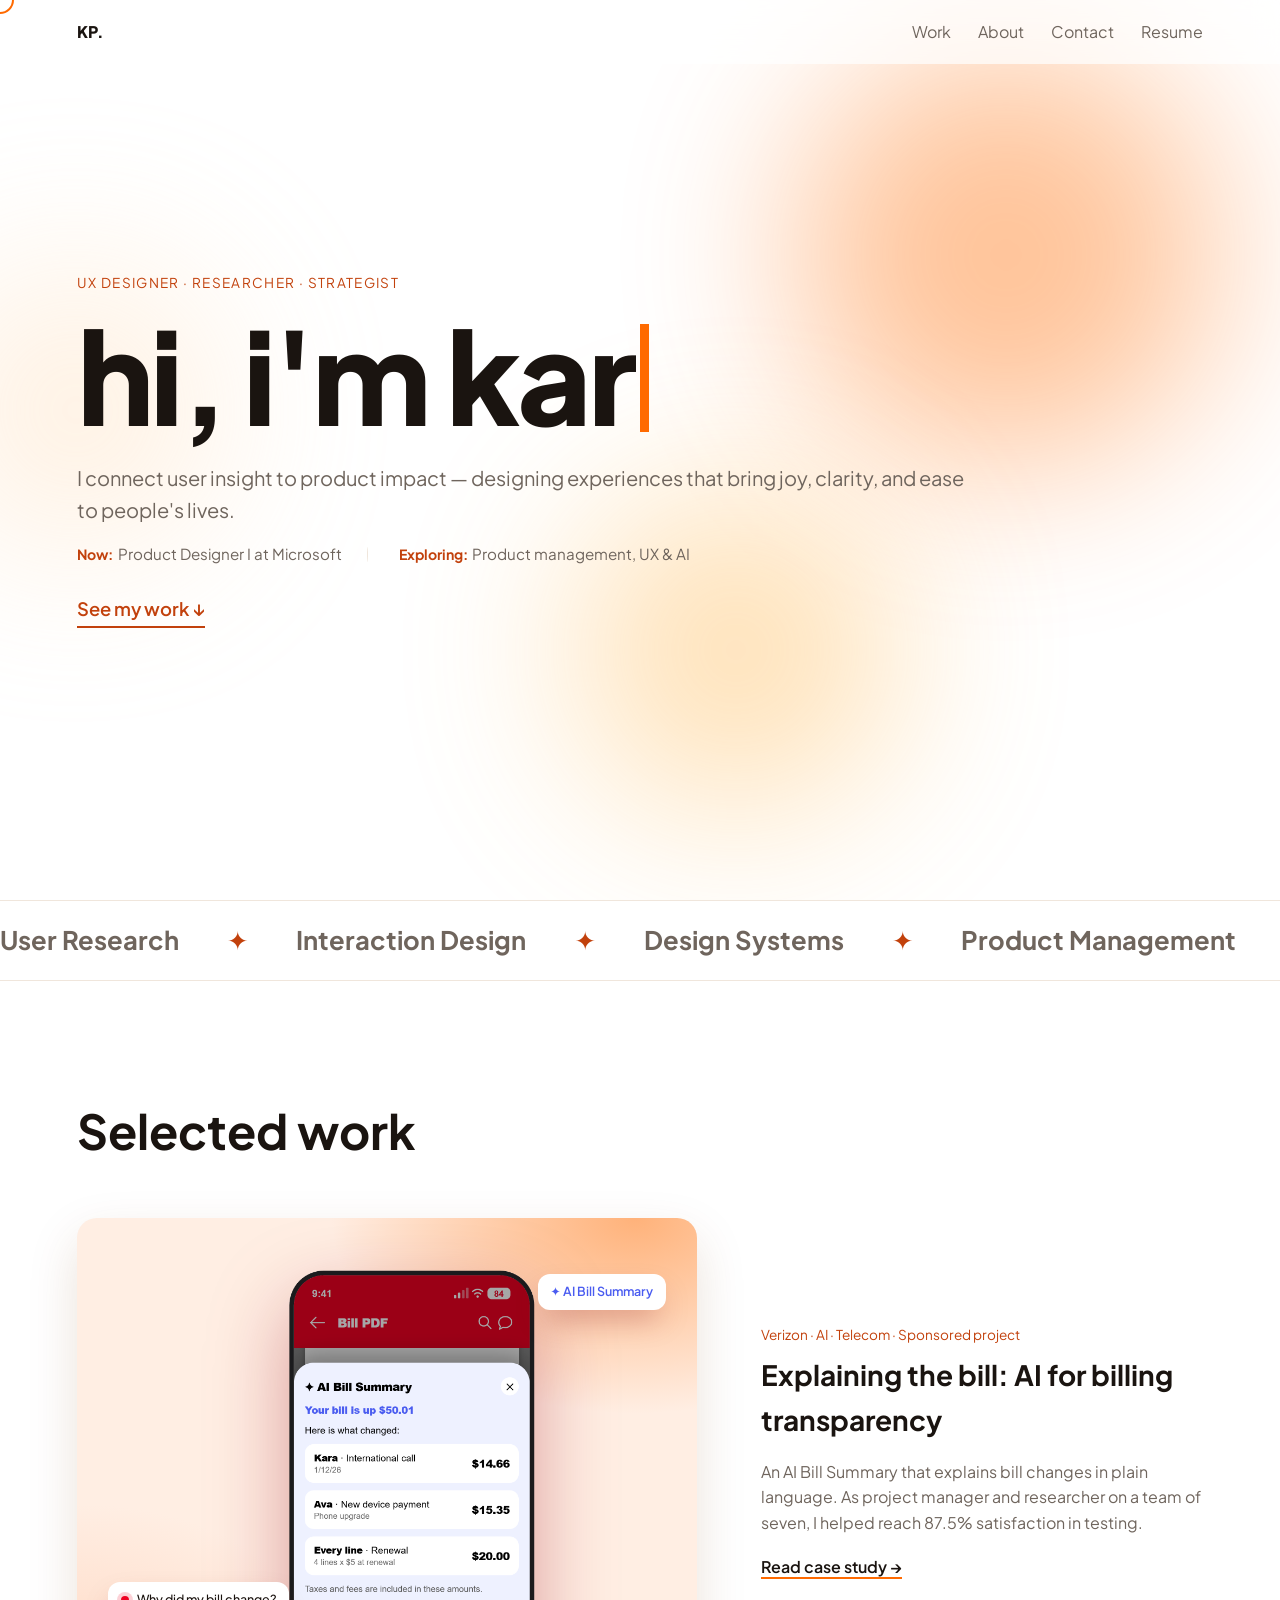
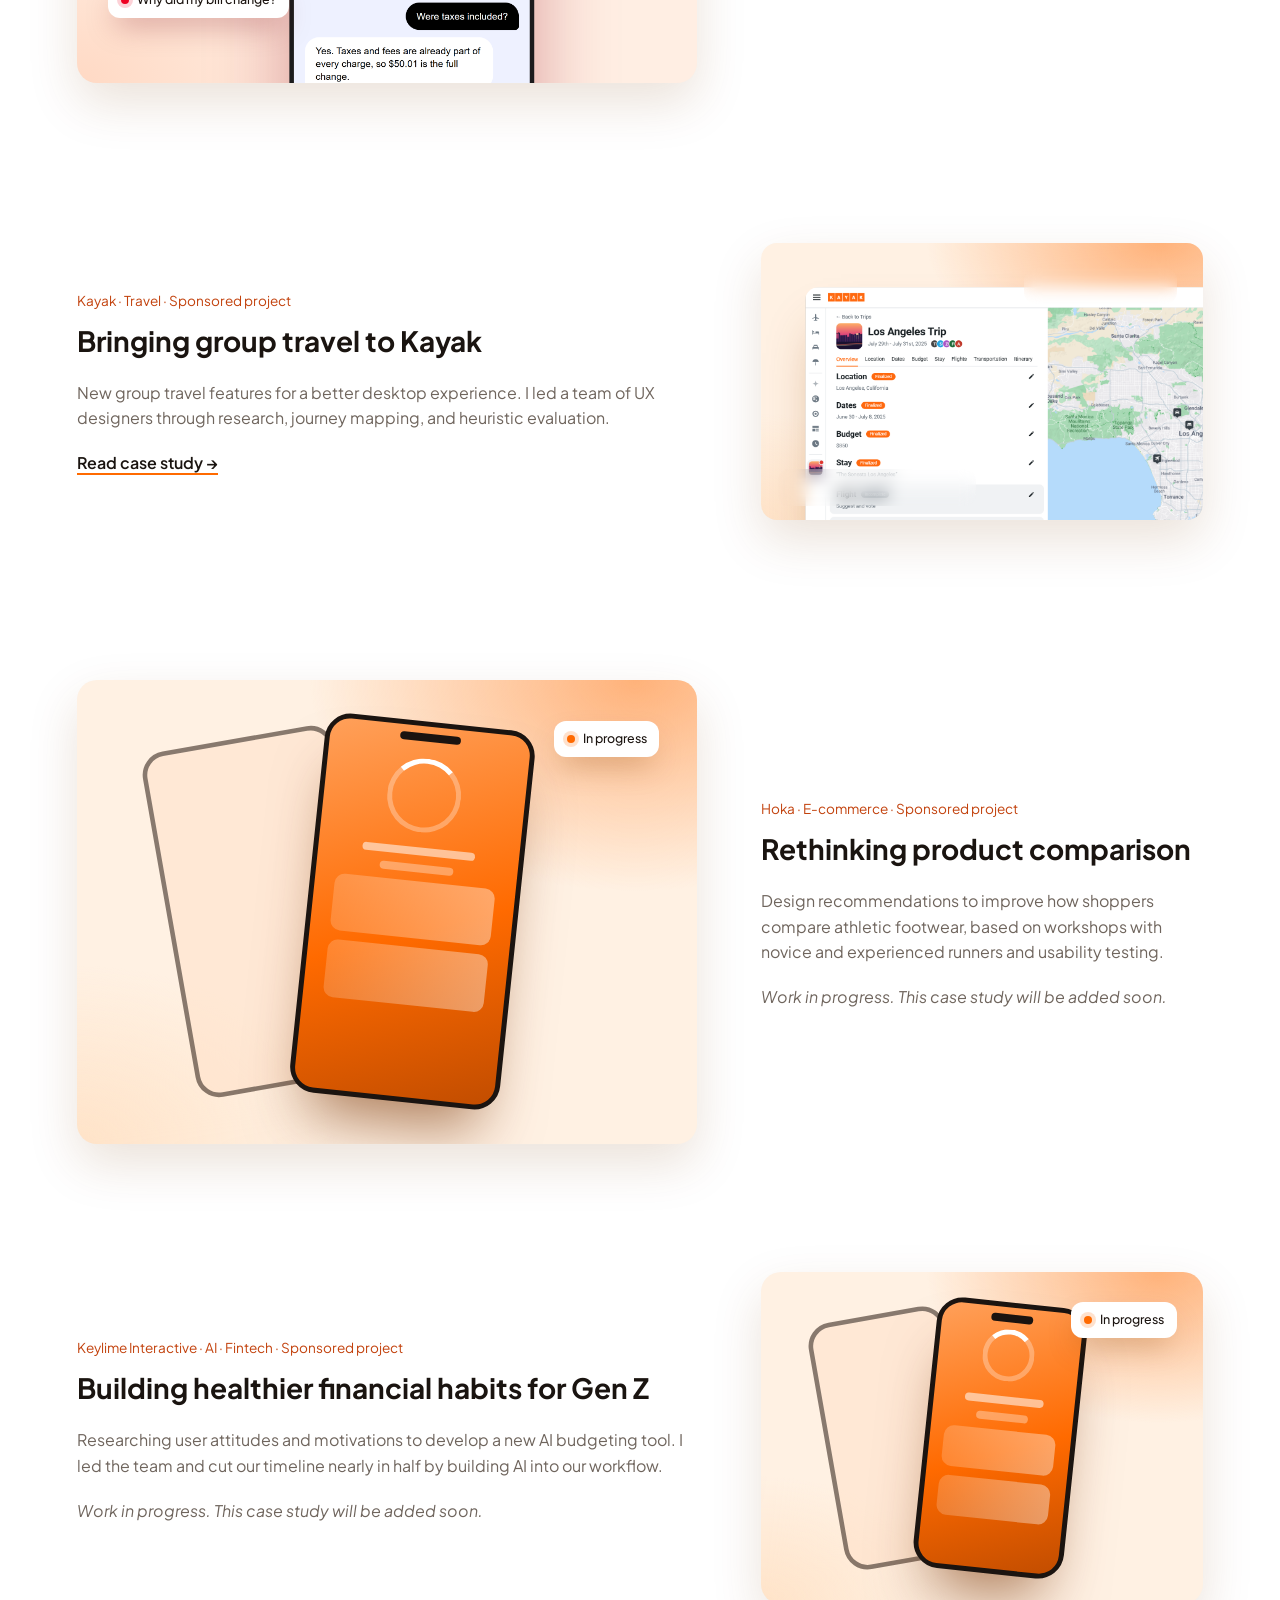
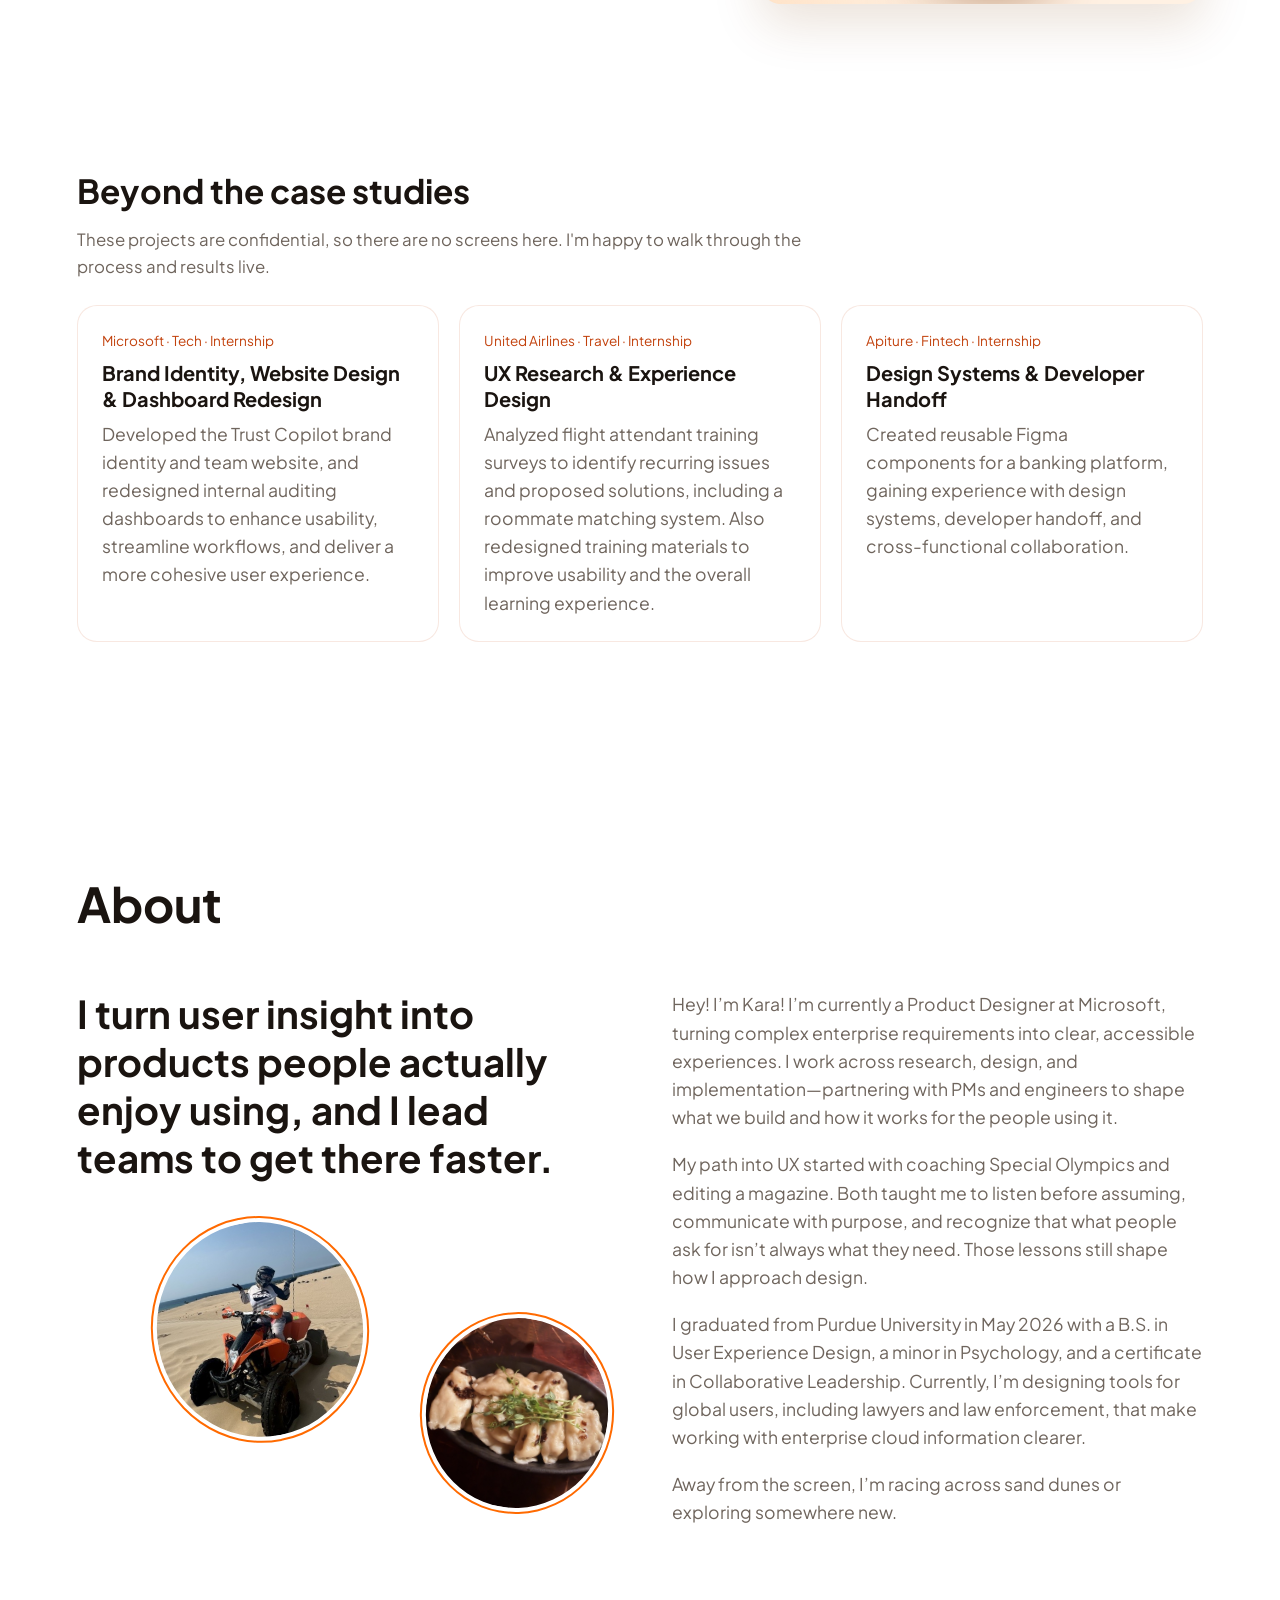
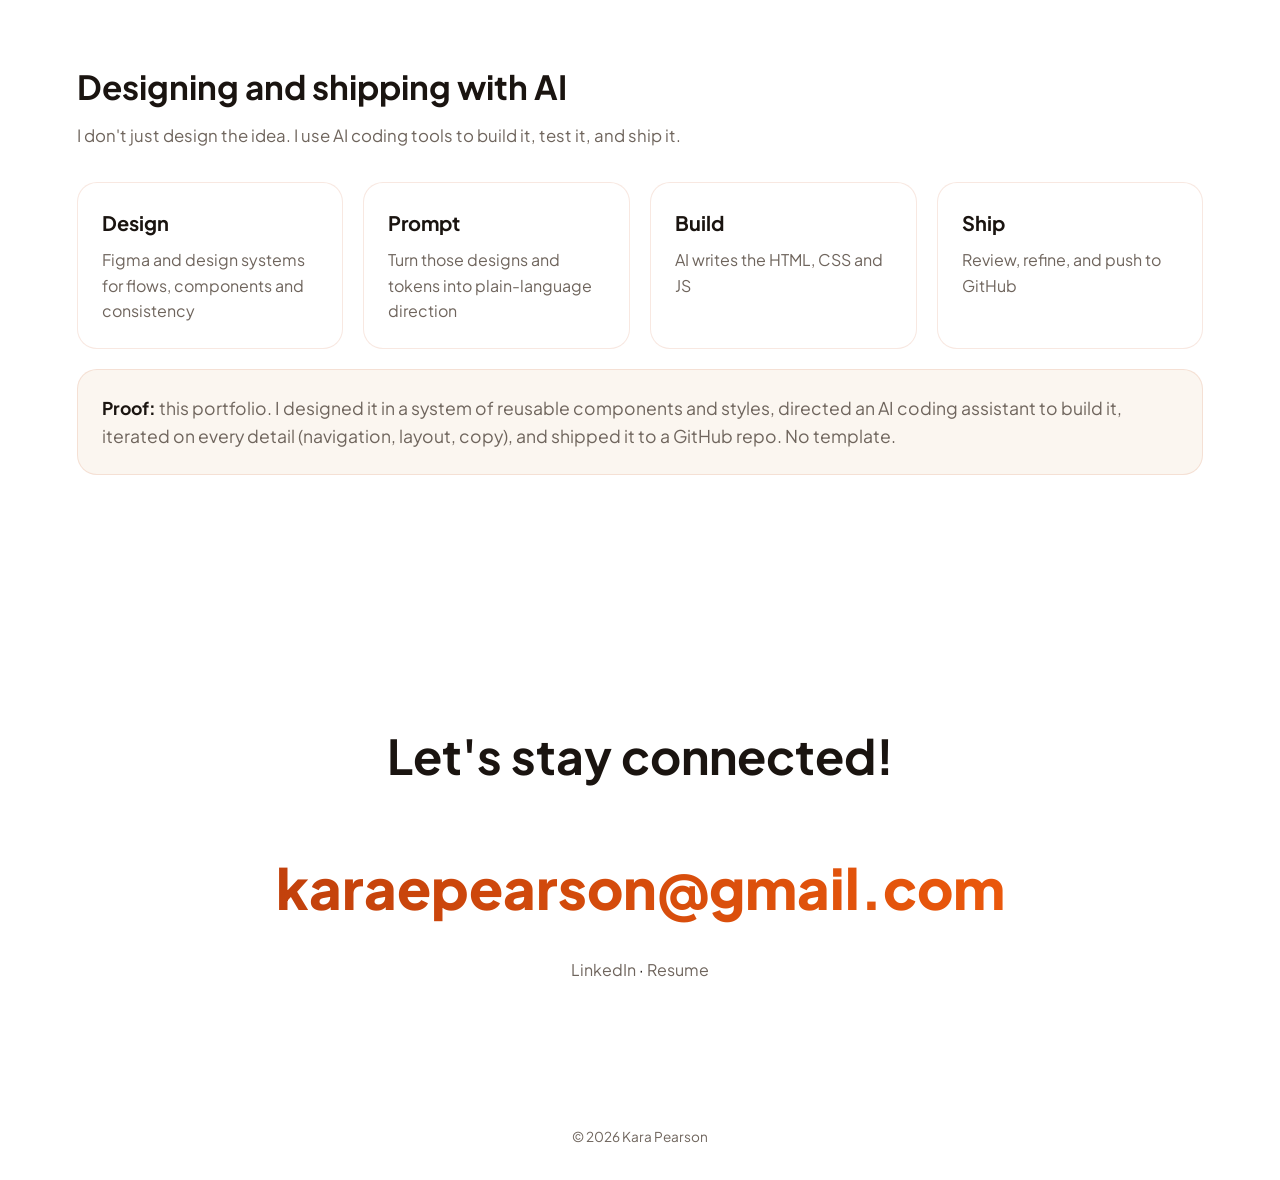
==== index.html @ e6c6b0ea "Responsive fixes for all screen sizes Co-authored-by: Copilot App <223556219+Copilot@users.noreply.g" ====
<!DOCTYPE html>
<html lang="en">
<head>
<meta charset="UTF-8">
<meta name="viewport" content="width=device-width, initial-scale=1">
<title>Kara Pearson — UX Designer, Researcher &amp; Strategist</title>
<meta name="description" content="UX designer, researcher, and strategist connecting user insight to product impact.">
<link rel="stylesheet" href="style.css?v=r1">
</head>
<body>
<div class="cursor" aria-hidden="true"></div>
<div class="progress" aria-hidden="true"></div>

<header class="nav">
  <a href="#top" class="logo">KP.</a>
  <nav>
    <a href="#work">Work</a>
    <a href="#about">About</a>
    <a href="#contact">Contact</a>
    <a href="Kara-Pearson-Resume.pdf" target="_blank" rel="noopener">Resume</a>
  </nav>
</header>

<main id="top">
  <section class="hero">
    <div class="blob b1"></div><div class="blob b2"></div><div class="blob b3"></div>
    <p class="eyebrow reveal">UX Designer · Researcher · Strategist</p>
    <h1 class="typed" aria-label="hi, i'm kara"><span id="typed"></span><span class="caret" aria-hidden="true"></span></h1>
    <p class="lead reveal">I connect user insight to product impact — designing experiences that bring joy, clarity, and ease to people's lives.</p>
    <ul class="now-chips reveal" aria-label="What I'm up to">
      <li><b>Now</b> Product Designer I at Microsoft</li>
      <li><b>Exploring</b> Product management, UX &amp; AI</li>
    </ul>
    <div class="hero-cta reveal">
      <a class="cta-link" href="#work">See my work ↓</a>
    </div>
  </section>

  <div class="marquee" aria-hidden="true">
    <div class="track">
      <span>User Research</span><span>Interaction Design</span><span>Design Systems</span><span>Product Management</span><span>Usability Testing</span><span>AI-Assisted Prototyping</span><span>Accessibility</span><span>Strategy</span>
      <span>User Research</span><span>Interaction Design</span><span>Design Systems</span><span>Product Management</span><span>Usability Testing</span><span>AI-Assisted Prototyping</span><span>Accessibility</span><span>Strategy</span>
    </div>
  </div>

  <section id="work" class="work">
    <h2 class="reveal">Selected work</h2>

    <article class="case reveal tilt">
      <a class="thumb vz" href="verizon.html" tabindex="-1" aria-hidden="true" style="--c1:#ee0000;--c2:#ff8a3d"><img class="p2" src="img/verizon-thumb-b.png" alt="" loading="lazy"><span class="fc fc2">&#10022; AI Bill Summary</span><span class="fc fc1"><i class="dot"></i>Why did my bill change?</span></a>
      <div class="info">
        <span class="tag">Verizon · AI · Telecom · Sponsored project</span>
        <h3>Explaining the bill: AI for billing transparency</h3>
        <p>An AI Bill Summary that explains bill changes in plain language. As project manager and researcher on a team of seven, I helped reach 87.5% satisfaction in testing.</p>
        <a href="verizon.html">Read case study →</a>
      </div>
    </article>

    <article class="case reveal tilt flip">
      <a class="thumb shot" href="kayak.html" tabindex="-1" aria-hidden="true"><img src="img/kayak/thumb-overview.png" alt="" loading="lazy"><span class="fc fc1"><i class="dot"></i>Budget <b>$850</b> <em>Finalized</em></span><span class="fc fc2"><span class="av"><u style="background:#3d3d3d">T</u><u style="background:#2a9bd8">S</u><u style="background:#a65bc9">Z</u></span>3 of 5 voted</span></a>
      <div class="info">
        <span class="tag">Kayak · Travel · Sponsored project</span>
        <h3>Bringing group travel to Kayak</h3>
        <p>New group travel features for a better desktop experience. I led a team of UX designers through research, journey mapping, and heuristic evaluation.</p>
        <a href="kayak.html">Read case study →</a>
      </div>
    </article>

    <article class="case reveal tilt">
      <div class="thumb wip" aria-hidden="true"><div class="wf wb"></div><div class="wf wf2"><div class="wscr"><b class="ring"></b><i class="l1"></i><i class="l2"></i><div class="cd"></div><div class="cd"></div></div></div><span class="fc"><i class="dot"></i>In progress</span></div>
      <div class="info">
        <span class="tag">Hoka · E-commerce · Sponsored project</span>
        <h3>Rethinking product comparison</h3>
        <p>Design recommendations to improve how shoppers compare athletic footwear, based on workshops with novice and experienced runners and usability testing.</p>
        <p><em>Work in progress. This case study will be added soon.</em></p>
      </div>
    </article>

    <article class="case reveal tilt flip">
      <div class="thumb wip" aria-hidden="true"><div class="wf wb"></div><div class="wf wf2"><div class="wscr"><b class="ring"></b><i class="l1"></i><i class="l2"></i><div class="cd"></div><div class="cd"></div></div></div><span class="fc"><i class="dot"></i>In progress</span></div>
      <div class="info">
        <span class="tag">Keylime Interactive · AI · Fintech · Sponsored project</span>
        <h3>Building healthier financial habits for Gen Z</h3>
        <p>Researching user attitudes and motivations to develop a new AI budgeting tool. I led the team and cut our timeline nearly in half by building AI into our workflow.</p>
        <p><em>Work in progress. This case study will be added soon.</em></p>
      </div>
    </article>
  </section>

  <section id="private-work" class="private-work">
    <h2 class="reveal">Beyond the case studies</h2>
    <p class="pw-lead reveal">These projects are confidential, so there are no screens here. I'm happy to walk through the process and results live.</p>
    <div class="pw-grid">
      <article class="pw reveal">
        <span class="tag">Microsoft · Tech · Internship</span>
        <h3>Brand Identity, Website Design &amp; Dashboard Redesign</h3>
        <p>Developed the Trust Copilot brand identity and team website, and redesigned internal auditing dashboards to enhance usability, streamline workflows, and deliver a more cohesive user experience.</p>
      </article>
      <article class="pw reveal">
        <span class="tag">United Airlines · Travel · Internship</span>
        <h3>UX Research &amp; Experience Design</h3>
        <p>Analyzed flight attendant training surveys to identify recurring issues and proposed solutions, including a roommate matching system. Also redesigned training materials to improve usability and the overall learning experience.</p>
      </article>
      <article class="pw reveal">
        <span class="tag">Apiture · Fintech · Internship</span>
        <h3>Design Systems &amp; Developer Handoff</h3>
        <p>Created reusable Figma components for a banking platform, gaining experience with design systems, developer handoff, and cross-functional collaboration.</p>
      </article>
    </div>
  </section>

  <section id="about" class="about">
    <h2 class="reveal">About</h2>
    <div class="about-grid">
      <div class="about-left reveal">
        <p class="about-lead">I turn user insight into products people actually enjoy using, and I lead teams to get there faster.</p>
        <div class="snaps">
          <figure class="snap" style="--r:-11deg"><img src="images/dunes-crop2.jpg" alt="Kara on an ATV at Silver Lake Sand Dunes in Michigan"><svg viewBox="0 0 220 220" aria-hidden="true"><path id="arc1" d="M26 110 A84 84 0 0 0 194 110" fill="none"/><text><textPath href="#arc1" startOffset="50%" text-anchor="middle">Sending it at Silver Lake</textPath></text></svg><figcaption class="sr">Sending it at Silver Lake</figcaption></figure>
          <figure class="snap" style="--r:10deg"><img src="images/pierogi2.jpg" alt="A plate of pierogi in Poland"><svg viewBox="0 0 220 220" aria-hidden="true"><path id="arc2" d="M26 110 A84 84 0 0 0 194 110" fill="none"/><text><textPath href="#arc2" startOffset="50%" text-anchor="middle">Trying pierogis in Poland</textPath></text></svg><figcaption class="sr">Trying pierogis in Poland</figcaption></figure>
        </div>
      </div>
      <div class="about-body reveal">
        <p>Hey! I&rsquo;m Kara! I&rsquo;m currently a Product Designer at Microsoft, turning complex enterprise requirements into clear, accessible experiences. I work across research, design, and implementation&mdash;partnering with PMs and engineers to shape what we build and how it works for the people using it.</p>
        <p>My path into UX started with coaching Special Olympics and editing a magazine. Both taught me to listen before assuming, communicate with purpose, and recognize that what people ask for isn&rsquo;t always what they need. Those lessons still shape how I approach design.</p>
        <p>I graduated from Purdue University in May 2026 with a B.S. in User Experience Design, a minor in Psychology, and a certificate in Collaborative Leadership. Currently, I&rsquo;m designing tools for global users, including lawyers and law enforcement, that make working with enterprise cloud information clearer.</p>
        <p>Away from the screen, I&rsquo;m racing across sand dunes or exploring somewhere new.</p>
      </div>
    </div>
    <div class="ai-block">
      <h3 class="reveal">Designing and shipping with AI</h3>
      <p class="ai-lead reveal">I don't just design the idea. I use AI coding tools to build it, test it, and ship it.</p>
      <div class="steps ai-steps reveal">
        <div><b>Design</b><span>Figma and design systems for flows, components and consistency</span></div>
        <div><b>Prompt</b><span>Turn those designs and tokens into plain-language direction</span></div>
        <div><b>Build</b><span>AI writes the HTML, CSS and JS</span></div>
        <div><b>Ship</b><span>Review, refine, and push to GitHub</span></div>
      </div>
      <p class="ai-proof reveal"><strong>Proof:</strong> this portfolio. I designed it in a system of reusable components and styles, directed an AI coding assistant to build it, iterated on every detail (navigation, layout, copy), and shipped it to a GitHub repo. No template.</p>
    </div>  </section>

  <section id="contact" class="contact">
    <h2 class="reveal">Let's stay connected!</h2>
    <a class="big-link reveal" href="mailto:karaepearson@gmail.com">karaepearson@gmail.com</a>
    <p class="reveal"><a href="https://linkedin.com/in/karaepearson/" target="_blank" rel="noopener">LinkedIn</a> · <a href="Kara-Pearson-Resume.pdf" target="_blank" rel="noopener">Resume</a></p>
  </section>
</main>

<footer>© 2026 Kara Pearson</footer>
<script src="script.js?v=wip8"></script>
</body>
</html>
---- style.css ----
@import url('https://fonts.googleapis.com/css2?family=Plus+Jakarta+Sans:wght@400;500;600;700;800&display=swap');
:root{--accent-text:#c2410c;--accent-strong:#9a3412;--fs-label:.85rem;--fs-small:1rem;--fs-body:1.1rem;--fs-lead:1.25rem;--fs-h3:1.75rem;--r-lg:20px;--r-md:16px;--bg:#ffffff;--fg:#1a1410;--muted:#6f655d;--accent:#ff6a00;--accent2:#ffb347;--line:#f0e6dc}
*{box-sizing:border-box;margin:0}
html{scroll-behavior:smooth}
body{background:var(--bg);color:var(--fg);font-family:'Plus Jakarta Sans',system-ui,Segoe UI,sans-serif;line-height:1.6;overflow-x:hidden}
a{color:inherit}
section{padding:7rem 6vw;max-width:none;margin:auto}

.progress{position:fixed;top:0;left:0;height:3px;width:0;background:var(--accent);z-index:100}
.cursor{position:fixed;width:28px;height:28px;border:2px solid var(--accent);border-radius:50%;pointer-events:none;z-index:99;transform:translate(-50%,-50%);transition:width .2s,height .2s,background .2s}
.cursor.big{width:60px;height:60px;background:rgba(255,106,0,.15)}
@media (hover:none){.cursor{display:none}}

.nav{position:fixed;top:0;width:100%;display:flex;justify-content:space-between;padding:1.2rem 6vw;z-index:50;backdrop-filter:blur(12px);background:rgba(255,255,255,.7)}
.nav nav a{margin-left:1.5rem;text-decoration:none;color:var(--muted);transition:color .2s}
.nav nav a:hover{color:var(--accent-text)}
.logo{font-weight:800;text-decoration:none}

.hero{min-height:100vh;display:flex;flex-direction:column;justify-content:center;position:relative;max-width:none;overflow:hidden}
.hero>*:not(.blob){position:relative;z-index:1;max-width:900px}
.eyebrow{color:var(--accent-text);letter-spacing:.1em;text-transform:uppercase;font-size:var(--fs-label)}
h1{font-size:clamp(2.5rem,7vw,5.5rem);line-height:1.05;margin:1rem 0 1.5rem}
h1 .w{display:inline-block;opacity:0;transform:translateY(60px) rotate(4deg);animation:up .8s cubic-bezier(.2,.8,.2,1) forwards}
@keyframes up{to{opacity:1;transform:none}}
.typed{font-size:clamp(3rem,11vw,8rem);line-height:1;font-weight:800;letter-spacing:-.03em;max-width:none}
.caret{display:inline-block;width:.07em;height:.85em;margin-left:.05em;background:var(--accent);vertical-align:-.05em;animation:blink 1s steps(1) infinite}
@keyframes blink{50%{opacity:0}}
.lead{color:var(--muted);font-size:var(--fs-lead);max-width:560px}
.btn{display:inline-block;margin-top:2rem;padding:.9rem 1.8rem;border-radius:99px;background:var(--accent-text);color:#fff;text-decoration:none;font-weight:600;transition:transform .2s,box-shadow .2s,background .2s;width:fit-content}
.btn:hover{transform:translateY(-3px) scale(1.04);box-shadow:0 10px 30px rgba(255,106,0,.4)}

.blob{position:absolute;border-radius:50%;filter:blur(90px);opacity:.4;animation:float 14s ease-in-out infinite}
.b1{width:420px;height:420px;background:#ff6a00;top:5%;right:5%}
.b2{width:320px;height:320px;background:#ffb347;bottom:10%;right:30%;animation-delay:-5s}
.b3{width:280px;height:280px;background:#ffd9b0;top:30%;left:-5%;animation-delay:-9s}
@keyframes float{50%{transform:translate(40px,-50px) scale(1.15)}}

.marquee{overflow:hidden;border-block:1px solid var(--line);padding:1.2rem 0}
.track{display:flex;gap:3rem;width:max-content;animation:scroll 30s linear infinite;font-size:1.6rem;font-weight:700;color:var(--muted)}
.track span::after{content:"✦";margin-left:3rem;color:var(--accent-text)}
@keyframes scroll{to{transform:translateX(-50%)}}

h2{font-size:clamp(2rem,4vw,3rem);margin-bottom:3rem}

.case{display:grid;grid-template-columns:1.4fr 1fr;gap:5vw;align-items:center;margin-bottom:8rem}
.case.flip .thumb{order:2}
.thumb{aspect-ratio:4/3;border-radius:var(--r-lg);background:linear-gradient(135deg,var(--c1),var(--c2));transition:transform .15s,box-shadow .3s;box-shadow:0 20px 50px rgba(120,60,0,.15)}
.case:hover .thumb{box-shadow:0 30px 70px rgba(255,106,0,.3)}
.tag{color:var(--accent-text);font-size:var(--fs-label)}
.info h3{font-size:var(--fs-h3);margin:.4rem 0 1rem}
.info p{color:var(--muted);margin-bottom:1.2rem}
.info a{font-weight:600;text-decoration:none;border-bottom:2px solid var(--accent)}
@media(max-width:800px){.case{grid-template-columns:1fr}.case.flip .thumb{order:0}}

.about p{font-size:var(--fs-body);color:var(--muted);margin-bottom:1.2rem}
.about-grid{display:grid;grid-template-columns:1fr 1fr;gap:5vw;align-items:start}
.about-lead{font-size:clamp(1.6rem,3vw,2.4rem)!important;line-height:1.25;color:var(--fg)!important;font-weight:700}
.about-body p:last-child{margin-bottom:0}
.snaps{display:flex;align-items:flex-start;gap:0;margin-top:3rem;padding:0 0 5.5rem 5rem}
.snap{--d:215px;position:relative;width:var(--d);height:var(--d);transform:rotate(var(--r,0deg));transition:transform .35s cubic-bezier(.3,1.6,.5,1);z-index:1}
.snap:nth-child(1){margin-top:-.5rem}
.snap:nth-child(2){--d:190px;margin:5.5rem 0 0 1.5rem}
.snap:hover{transform:rotate(calc(var(--r,0deg)*-.4)) scale(1.1);z-index:2}
.snap img{width:100%;height:100%;object-fit:cover;display:block;border-radius:50%;border:4px solid #fff;box-shadow:0 0 0 3px var(--accent),0 14px 30px rgba(255,106,0,.25);animation:wobble 5s ease-in-out infinite}
.snap:nth-child(2) img{animation-delay:-2.5s}
@keyframes wobble{0%,100%{transform:translateY(0) rotate(-2deg)}50%{transform:translateY(-8px) rotate(2deg)}}
@media(prefers-reduced-motion:reduce){.snap img{animation:none}}

.snap svg{position:absolute;left:calc(var(--d)*-.346);top:calc(var(--d)*-.346);width:calc(var(--d)*1.692);height:calc(var(--d)*1.692);overflow:visible;pointer-events:none;opacity:0;transition:opacity .25s}.snap svg text{font-size:11.5px;font-weight:500;fill:var(--fg)}
.snap:hover svg,.snap:focus-within svg{opacity:1}
.sr{position:absolute;width:1px;height:1px;overflow:hidden;clip:rect(0 0 0 0)}.steps{display:grid;grid-template-columns:repeat(4,1fr);gap:1rem;margin-top:4rem}
.steps div{padding:1.4rem;border:1px solid var(--line);border-radius:var(--r-md);transition:border-color .2s,transform .2s}
.steps div:hover{border-color:var(--accent);transform:translateY(-4px)}
.steps b{display:block;font-size:var(--fs-body)}
.steps span{color:var(--muted);font-size:var(--fs-small)}
.ai-block{margin-top:5rem;padding-top:3rem;border-top:1px solid var(--line)}
.ai-block h3{font-size:var(--fs-label);letter-spacing:.1em;text-transform:uppercase;color:var(--accent-text);margin:0}
.ai-lead{font-size:clamp(1.3rem,2.6vw,2rem);font-weight:700;max-width:30ch;line-height:1.25;margin:1rem 0 0}
.ai-steps{margin-top:2rem}
.ai-proof{margin-top:1.5rem;padding:1.2rem 1.4rem;border-left:3px solid var(--accent);background:#fff6ee;border-radius:0 var(--r-md) var(--r-md) 0;max-width:70ch}
@media(max-width:800px){.snaps{padding-left:0}.about-grid{grid-template-columns:1fr}.steps{grid-template-columns:1fr 1fr}}
.philo-title{font-size:var(--fs-h3);margin:3rem 0 1rem}
.about .quote-line{color:var(--fg);border-left:4px solid var(--accent);padding-left:1.5rem}
.stats{display:flex;gap:4rem;margin-top:3rem;flex-wrap:wrap}
.stats strong{display:block;font-size:3.5rem;color:var(--accent-text)}
.stats span{color:var(--muted)}

.contact{text-align:center}

.cs{max-width:none;margin:0;padding:7rem 6vw 4rem 4vw;display:grid;grid-template-columns:200px minmax(0,1fr);column-gap:3vw}
.cs>*{grid-column:2}
.cs>.back{display:none}
.cs>.toc{grid-column:1;grid-row:1/span 200;align-self:start;position:sticky;top:6rem;display:flex;flex-direction:column;gap:2px}
.cs>:not(.shot):not(.meta):not(.next):not(.toc):not(.screens){max-width:780px}
.toc-top{display:flex;flex-direction:row;align-items:center;gap:2px;margin-bottom:.5rem}
.toc-top .pane-back{flex:1;min-width:0}
.toc.closed .toc-top{flex-direction:column;align-items:flex-start}
.toc.closed .toc-top .pane-back{flex:none}
.toc-toggle,.pane-back,.toc .links a{position:relative;display:flex;align-items:center;gap:.75rem;height:40px;padding:0 12px;border:0;border-radius:6px;background:none;color:var(--muted);font:inherit;font-size:var(--fs-small);text-decoration:none;white-space:nowrap;overflow:hidden;cursor:pointer;transition:background .15s,color .15s}
.toc-toggle{width:40px;padding:0;justify-content:center}
.toc-toggle:hover,.pane-back:hover,.toc .links a:hover{background:#f6efe8;color:var(--fg)}
.pane-back svg{flex:none}
.toc .links{display:flex;flex-direction:column;gap:2px}
.toc .links a{font-size:var(--fs-small)}
.toc .links a.on{background:#f6efe8;color:var(--fg);font-weight:600}
.toc .links a.on::before{content:"";position:absolute;left:0;top:10px;bottom:10px;width:3px;border-radius:2px;background:var(--accent)}
.toc.closed .links{display:none}
.toc.closed .pane-back span{display:none}
.toc.closed .pane-back{width:40px;padding:0;justify-content:center}
.cs{transition:grid-template-columns .3s cubic-bezier(.2,.8,.2,1)}
.cs.toc-closed{grid-template-columns:40px minmax(0,1fr)}
.cs.toc-closed>:not(.shot):not(.meta):not(.next):not(.toc){max-width:1100px}
.cs>.eyebrow{margin-top:0!important}
.cs h2{scroll-margin-top:6rem}
@media(max-width:900px){.cs{display:block;padding:6rem 6vw 4rem}.toc{display:none!important}.cs>.back{display:inline-block}.cs>.eyebrow{margin-top:2rem!important}}
.cs h1{max-width:1100px!important}
.cs .back{color:var(--muted);text-decoration:none}
.cs .back:hover{color:var(--accent-text)}
.cs h1{font-size:clamp(2rem,5.5vw,3.6rem);margin:1rem 0}
.cs .summary{font-size:var(--fs-lead);color:var(--muted)}
.meta{display:grid;grid-template-columns:repeat(auto-fit,minmax(150px,1fr));gap:1.5rem;margin:3rem 0;padding:1.5rem 0;border-block:1px solid var(--line)}
.meta dt{font-size:var(--fs-label);letter-spacing:.1em;text-transform:uppercase;color:var(--accent-text)}
.meta dd{margin:.2rem 0 0}
.cs h2{font-size:var(--fs-h3);margin:3rem 0 1rem}
.cs .label{color:var(--accent-text);font-size:var(--fs-label);letter-spacing:.1em;text-transform:uppercase;margin-top:4.5rem;margin-bottom:0}
.cs .label+h2{margin-top:.3rem}
.cs p,.cs li{color:var(--muted);font-size:var(--fs-body);margin-bottom:1rem}
.cs b{color:var(--fg)}
.cs mark{background:#fff1d6;color:#b34700;padding:0 .3em;border-radius:4px}
.cs ul{padding-left:1.3rem}
.shot{aspect-ratio:16/10;border-radius:var(--r-md);background:var(--line);display:grid;place-items:center;color:var(--muted);margin:2rem 0}
.shot.hero-img{aspect-ratio:16/9;border-radius:var(--r-lg);background:linear-gradient(135deg,#9a3412,#c2410c);color:#fff;margin-bottom:3rem}
.cs .quote{border-left:4px solid var(--accent);padding-left:1.5rem;font-size:var(--fs-lead);color:var(--fg);margin:2rem 0}
.next{display:block;margin-top:5rem;padding:2rem;border:1px solid var(--line);border-radius:var(--r-md);text-decoration:none;transition:border-color .2s,transform .2s}
.next:hover{border-color:var(--accent);transform:translateY(-4px)}
.next span{color:var(--muted);font-size:var(--fs-label)}
.next h3{font-size:var(--fs-h3)}
.big-link{display:inline-block;font-size:clamp(1.5rem,5vw,3.5rem);font-weight:800;text-decoration:none;margin-bottom:1.5rem;background:linear-gradient(90deg,#c2410c,#ea580c);-webkit-background-clip:text;background-clip:text;color:transparent;transition:transform .3s}
.big-link:hover{transform:scale(1.05)}
.contact p a{color:var(--muted);text-decoration:none}
.contact p a:hover{color:var(--accent-text)}
footer{text-align:center;padding:2rem;color:var(--muted);font-size:var(--fs-label)}

.reveal{opacity:0;transform:translateY(40px);transition:opacity .8s,transform .8s cubic-bezier(.2,.8,.2,1)}
.reveal.in{opacity:1;transform:none}

@media (prefers-reduced-motion:reduce){
  *{animation:none!important;transition:none!important;scroll-behavior:auto}
  .reveal,h1 .w{opacity:1;transform:none}
}

/* app screens: neutral stage, Verizon-style UI inside */
.screens{display:flex;justify-content:center;align-items:flex-start;flex-wrap:wrap;gap:2rem 1.5rem;margin:2rem 0;padding:3rem 1rem 2.2rem;border-radius:var(--r-lg);background:#e9ecf2}
.screens.dark{background:#14161b}
.screens figure{margin:0}
.screens figcaption{text-align:center;margin-top:1rem;font-size:.9rem;color:#5b6270;max-width:270px}
.screens.dark figcaption{color:#c9ced8}
.phone{--red:#ee0000;--ai:#4a5cf0;--aib:#eef1ff;--bg:#f6f5f3;width:270px;height:640px;background:var(--bg);border-radius:38px;border:7px solid #111;overflow:hidden;position:relative;display:flex;flex-direction:column;box-shadow:0 24px 50px rgba(0,0,0,.35);font:400 11px/1.35 "Helvetica Neue",Helvetica,Arial,sans-serif;color:#000;text-align:left}
.phone *{box-sizing:border-box}
.phone b,.phone .h{font-weight:800;letter-spacing:-.03em}
.phone .hd{background:var(--red);color:#fff;padding:11px 14px 12px;flex:none}
.phone .st{display:flex;justify-content:space-between;font-size:10px;font-weight:700;margin:0 6px 9px}
.phone .brand{font:800 21px/1 "Helvetica Neue",Arial,sans-serif;letter-spacing:-.06em;display:flex;justify-content:space-between;align-items:center}
.phone .brand span{font:400 14px system-ui;letter-spacing:0}
.phone .hi{font:800 23px/1.05 "Helvetica Neue",Arial,sans-serif;letter-spacing:-.05em;color:#fff12e;margin-top:14px}
.phone .hi+small{display:block;margin-top:8px;font-size:10.5px}
.phone .nav{position:static;width:auto;padding:0;background:none;backdrop-filter:none;justify-content:flex-start;display:flex;align-items:center;gap:12px;font-weight:800;font-size:12px;letter-spacing:-.03em}
.phone .nav em{margin-left:auto;font:400 14px system-ui;font-style:normal;letter-spacing:0}
.phone .body{flex:1;overflow:hidden;padding:10px 10px 0;display:flex;flex-direction:column;gap:9px}
.phone .chips{display:flex;gap:5px;white-space:nowrap;overflow:hidden;align-items:center}
.phone .chip{border:1.5px solid #000;border-radius:99px;padding:5px 9px;font-weight:800;font-size:9.5px;letter-spacing:-.02em}
.phone .chip.ai{border:0;background:#fff;color:var(--ai);width:26px;height:26px;padding:0;display:grid;place-items:center;font-size:13px;box-shadow:0 1px 3px rgba(0,0,0,.15);flex:none}
.phone .card{background:#fff;border-radius:14px;padding:12px}
.phone .card .lg{font-size:17px;letter-spacing:-.04em;margin:5px 0 3px}
.phone .sub{color:#555;font-size:10px}
.phone .sub.up{color:var(--red);font-weight:700}
.phone .btns{display:flex;gap:6px;margin-top:9px}
.phone .obtn,.phone .pbtn{flex:1;text-align:center;padding:7px 4px;border-radius:99px;font-weight:800;font-size:9.5px;letter-spacing:-.02em;border:1.5px solid #000;background:#fff;color:#000;white-space:nowrap}
.phone .pbtn{background:#000;color:#fff}
.phone .obtn.ai{border-color:var(--ai);color:var(--ai);background:var(--aib)}
.phone .save{background:#00873d;color:#fff;display:flex;gap:9px}
.phone .save b{display:block;font-size:13px;color:#fff}
.phone .offer{background:#f6f2e8}
.phone .dark{background:#1c1c1c;color:#fff;border-radius:14px;padding:12px}
.phone .dark b{color:#fff12e;font-size:14px;display:block;margin-bottom:3px}
.phone .tabs{display:flex;justify-content:space-around;background:#fff;padding:8px 0 14px;font-size:8.5px;font-weight:800;border-top:1px solid #ddd;flex:none}
.phone .tabs span:first-child{color:var(--red)}
.phone .tabs i{display:block;width:13px;height:13px;margin:0 auto 3px;border:1.5px solid currentColor;border-radius:4px}
.phone .whitetop{background:#fff;margin:-10px -10px 0;padding:14px 12px 14px}
.phone .whitetop .big{font:800 24px/1 "Helvetica Neue",Arial,sans-serif;letter-spacing:-.05em;margin:5px 0 12px}
.phone .row{display:flex;justify-content:space-between;align-items:center;gap:8px}
.phone .row b{font-size:12px}
.phone .row small{display:block;color:#666;font-size:9.5px;margin-top:2px}
.phone .arr{font:300 15px system-ui}
.phone .hist{display:flex;align-items:flex-end;justify-content:space-around;height:62px;border-bottom:1px solid #ddd;margin:10px 8px 0}
.phone .hist i{width:24px;background:#40b8ff}
.phone .hist i.cur{background:#00305f}
.phone .hl{display:flex;justify-content:space-around;text-align:center;font-size:8.5px;margin-top:5px}
.phone .hl b{display:block;font-weight:500;letter-spacing:0}
.phone .hl .cur,.phone .hl .cur b{color:#00305f;font-weight:800}
.phone .aicard{background:var(--aib);border-radius:14px;padding:11px;border:1px solid #d8defc}
.phone .aicard .t{color:var(--ai);font-weight:800;font-size:11px;display:flex;gap:5px;align-items:center;letter-spacing:-.02em}
.phone .aicard p{margin:5px 0 0;font-size:10.5px}
.phone .aicard a{color:var(--ai);font-weight:800;display:block;margin-top:6px;font-size:10px;text-decoration:underline}
.phone .sel{border:1.5px solid #000;border-radius:8px;padding:7px 9px;display:flex;justify-content:space-between;font-size:10.5px}
.phone .h2{font:800 19px/1.05 "Helvetica Neue",Arial,sans-serif;letter-spacing:-.05em;margin:4px 0}
.phone .mem{display:flex;align-items:center;gap:14px;padding:4px 6px}
.phone .donut{width:92px;height:92px;border-radius:50%;background:conic-gradient(#00305f 0 66%,#40b8ff 66% 92%,#bfe6ff 92%);position:relative;flex:none}
.phone .donut:after{content:"";position:absolute;inset:25px;background:var(--bg);border-radius:50%}
.phone .mem ul{list-style:none;margin:0;padding:0;display:grid;gap:6px;font-weight:800;letter-spacing:-.02em}
.phone .mem li:before{content:"";display:inline-block;width:8px;height:8px;margin-right:6px;background:var(--c)}
.phone .mem li{font-size:11px;color:#000;margin:0}
.phone .line{display:flex;gap:9px;align-items:center;padding:9px 0;border-top:1.5px solid #000}
.phone .av{width:28px;height:28px;border-radius:50%;background:#dfe6ee;display:grid;place-items:center;font-weight:800;flex:none}
.phone .paper{background:#fff;border-radius:3px;padding:11px;margin:0 3px;box-shadow:0 1px 5px rgba(0,0,0,.25);font-size:8px}
.phone .paper .v{font:800 15px Arial,sans-serif;letter-spacing:-.06em}
.phone .gl{height:5px;background:#e3e3e3;border-radius:3px;margin:5px 0}
.phone .snap{width:auto;height:auto;transform:none;transition:none;z-index:auto;margin-top:10px;border:1.5px solid #000;border-radius:7px;padding:7px}
.phone .snap div{display:flex;justify-content:space-between;padding:2px 0}
.phone .pill{position:absolute;right:10px;bottom:62px;display:flex;align-items:center;gap:8px;background:#fff;border-radius:99px;padding:6px 6px 6px 14px;box-shadow:0 6px 18px rgba(0,0,0,.3);font-weight:800;font-size:10px;line-height:1.1;letter-spacing:-.02em}
.phone .pill small{position:absolute;top:-8px;left:14px;background:var(--red);color:#fff;font-size:7px;padding:1px 5px;border-radius:4px}
.phone .pill i{width:28px;height:28px;border-radius:50%;background:var(--aib);color:var(--ai);display:grid;place-items:center;font-style:normal;font-size:15px}
.phone .dim{position:absolute;inset:0;background:rgba(0,0,0,.35)}
.phone .sheet{position:absolute;left:0;right:0;bottom:0;top:170px;background:var(--aib);border-radius:22px 22px 0 0;padding:15px;display:flex;flex-direction:column;gap:8px;font-size:10.5px;box-shadow:0 -8px 24px rgba(0,0,0,.3)}
.phone .sheet h4{margin:0;font:800 12.5px "Helvetica Neue",Arial,sans-serif;letter-spacing:-.03em;display:flex;justify-content:space-between;align-items:center}
.phone .sheet h4 i{font-style:normal;width:20px;height:20px;background:#fff;border-radius:50%;display:grid;place-items:center;font-size:10px}
.phone .sheet h5{margin:0;color:var(--ai);font:800 11px "Helvetica Neue",Arial,sans-serif;letter-spacing:-.02em}
.phone .sheet ul{margin:0;padding-left:14px}
.phone .sheet li{font-size:10.5px;color:#000;margin:0 0 3px}
.phone .ask{margin-top:auto;margin-bottom:12px;background:#fff;border-radius:99px;padding:9px 13px;color:#6b6b6b}
/* closer-to-real Verizon app: icons, status bar, red, bezel */
.phone{--red:#ee0022;border:5px solid #1b1b1d;box-shadow:0 0 0 2px #cfd1d6,0 24px 50px rgba(0,0,0,.35)}
.phone .st{align-items:center;font-size:11px;margin:0 8px 12px}
.phone .st span:last-child{font-size:0;width:64px;height:14px;background:url("data:image/svg+xml,%3Csvg xmlns='http://www.w3.org/2000/svg' viewBox='0 0 70 14'%3E%3Cg fill='white'%3E%3Crect x='0' y='9' width='3' height='4' rx='1'/%3E%3Crect x='5' y='6' width='3' height='7' rx='1'/%3E%3Crect x='10' y='3' width='3' height='10' rx='1' opacity='.45'/%3E%3Crect x='15' y='0' width='3' height='13' rx='1' opacity='.45'/%3E%3C/g%3E%3Cg fill='none' stroke='white' stroke-width='1.7' stroke-linecap='round'%3E%3Cpath d='M23 4.5a9 9 0 0 1 12 0M25.5 7.6a5.4 5.4 0 0 1 7 0'/%3E%3C/g%3E%3Ccircle cx='29' cy='10.8' r='1.5' fill='white'/%3E%3Crect x='41' y='0' width='28' height='14' rx='5' fill='white'/%3E%3Ctext x='55' y='11' font-family='Arial' font-weight='bold' font-size='10.5' text-anchor='middle' fill='%23ee0022'%3E84%3C/text%3E%3C/svg%3E") center/contain no-repeat}
.phone .brand span,.phone .nav em{font-size:0;width:44px;height:19px;margin-left:auto;background:url("data:image/svg+xml,%3Csvg xmlns='http://www.w3.org/2000/svg' viewBox='0 0 52 24' fill='none' stroke='white' stroke-width='1.7' stroke-linecap='round' stroke-linejoin='round'%3E%3Ccircle cx='10' cy='10' r='6.5'/%3E%3Cpath d='M15 15l5 5'/%3E%3Cpath d='M40 3.5c5 0 9 3.4 9 7.6s-4 7.6-9 7.6c-1 0-2-.1-3-.4L32 21l1.2-4.2C31 15.4 31 13 31 11.1 31 6.9 35 3.5 40 3.5z'/%3E%3C/svg%3E") center/contain no-repeat}
.phone .nav{font-size:0;gap:10px;padding:2px 0 0}
.phone .nav span{font-size:14px;font-weight:800;letter-spacing:-.04em}
.phone .nav:before{content:"";width:20px;height:20px;flex:none;background:url("data:image/svg+xml,%3Csvg xmlns='http://www.w3.org/2000/svg' viewBox='0 0 24 24' fill='none' stroke='white' stroke-width='1.6' stroke-linecap='round' stroke-linejoin='round'%3E%3Cpath d='M21 12H4M10 5l-7 7 7 7'/%3E%3C/svg%3E") center/contain no-repeat}
.phone .hd{padding:12px 14px 14px}
.phone .tabs{padding:8px 0 12px;font-size:9px}
.phone .tabs i{width:22px;height:22px;border:0;border-radius:0;margin:0 auto 2px;background:center/contain no-repeat}
.phone .tabs span:nth-child(1) i{background-image:url("data:image/svg+xml,%3Csvg xmlns='http://www.w3.org/2000/svg' viewBox='0 0 24 24' fill='none' stroke='%23ee0022' stroke-width='1.6' stroke-linecap='round'%3E%3Ccircle cx='12' cy='8' r='4'/%3E%3Cpath d='M4 21c0-4.4 3.6-7 8-7s8 2.6 8 7'/%3E%3C/svg%3E")}
.phone .tabs span:nth-child(2) i{background-image:url("data:image/svg+xml,%3Csvg xmlns='http://www.w3.org/2000/svg' viewBox='0 0 24 24' fill='none' stroke='black' stroke-width='1.6' stroke-linecap='round'%3E%3Crect x='7' y='2.5' width='10' height='19' rx='1.8'/%3E%3Cpath d='M11 18.5h2'/%3E%3C/svg%3E")}
.phone .tabs span:nth-child(3) i{background-image:url("data:image/svg+xml,%3Csvg xmlns='http://www.w3.org/2000/svg' viewBox='0 0 24 24' fill='none' stroke='black' stroke-width='1.6' stroke-linecap='round' stroke-linejoin='round'%3E%3Cpath d='M3 11l9-7.5 9 7.5v10H3z'/%3E%3Cpath d='M8.3 14.6a5 5 0 0 1 7.4 0M10.2 16.9a2.4 2.4 0 0 1 3.6 0'/%3E%3C/svg%3E")}
.phone .tabs span:nth-child(4) i{background-image:url("data:image/svg+xml,%3Csvg xmlns='http://www.w3.org/2000/svg' viewBox='0 0 24 24' fill='none' stroke='black' stroke-width='1.6' stroke-linecap='round' stroke-linejoin='round'%3E%3Cpath d='M5 8h14l-1 13H6z'/%3E%3Cpath d='M9 8V6.5a3 3 0 0 1 6 0V8'/%3E%3C/svg%3E")}
.phone .tabs span:nth-child(5) i{background-image:url("data:image/svg+xml,%3Csvg xmlns='http://www.w3.org/2000/svg' viewBox='0 0 24 24' fill='none' stroke='black' stroke-width='1.6' stroke-linecap='round'%3E%3Ccircle cx='12' cy='12' r='9'/%3E%3Cpath d='M9.5 9.6a2.5 2.5 0 1 1 3.5 2.3c-.7.4-1 .9-1 1.6'/%3E%3Cpath d='M12 17v.2'/%3E%3C/svg%3E")}
.phone .hi{font-size:25px;letter-spacing:-.055em}
.phone .whitetop .big{font-size:23px;line-height:28px}
.phone .paper{padding:13px 12px;font-size:7.5px}
.phone .paper .v{background:linear-gradient(90deg,#ee0022,#f0603a);-webkit-background-clip:text;background-clip:text;color:transparent!important;font-size:17px}
.phone .paper .meta{display:flex;justify-content:space-between;align-items:flex-start;gap:8px;margin:0;padding:0;border:0}
.phone .paper .acct{font-size:6.8px;line-height:1.7}
.phone .paper .q{background:#dedede;border-radius:5px;padding:4px 6px;margin-top:5px;font-size:6.3px;line-height:1.5}
.phone .paper .addr{font-size:6.8px;line-height:1.4;margin:12px 0 16px}
.phone .paper .snap{padding:8px 9px;border-radius:8px}
.phone .paper .snap .ttl{font:800 12px/1.1 "Helvetica Neue",Arial,sans-serif;letter-spacing:-.04em;display:block;padding:0 0 3px}
.phone .paper .snap div+div{border-top:1px solid #ccc}
/* 4px grid: 12px screen margins, 8px gaps, 12px card padding, 32px controls */
.phone{--u:4px;--m:12px;--g:8px}
.phone .hd{padding:12px 16px 16px}
.phone .st{margin:0 4px 12px;height:16px}
.phone .brand{height:24px}
.phone .hi{margin-top:16px;line-height:28px;font-size:24px}
.phone .hi+small{margin-top:8px;font-size:10px;line-height:16px}
.phone .nav{height:24px;padding:0;gap:12px}
.phone .body{padding:var(--m) var(--m) 0;gap:var(--g)}
.phone .chips{gap:var(--g);margin:0 calc(var(--m)*-1);padding:0 var(--m);height:32px}
.phone .chip{height:28px;padding:0 12px;display:flex;align-items:center;font-size:9.5px;line-height:1}
.phone .chip.ai{width:28px;height:28px;padding:0;justify-content:center}
.phone .card{padding:var(--m);border-radius:16px;display:flex;flex-direction:column;gap:4px}
.phone .card>*{margin:0}
.phone .card .lg{font-size:18px;line-height:24px;margin:0}
.phone .card .sub{line-height:16px}
.phone .card .btns{margin-top:8px}
.phone .btns{gap:var(--g)}
.phone .obtn,.phone .pbtn{height:32px;padding:0 4px;display:flex;align-items:center;justify-content:center;line-height:1}
.phone .save,.phone .offer{gap:4px}
.phone .whitetop{margin:calc(var(--m)*-1) calc(var(--m)*-1) 0;padding:16px var(--m);display:flex;flex-direction:column;gap:4px}
.phone .whitetop>*{margin:0}
.phone .whitetop .big{font-size:23px;line-height:28px;margin:0 0 8px}
.phone .whitetop .btns{margin-top:4px}
.phone .row{min-height:24px}
.phone .aicard{padding:var(--m);margin:0;display:flex;flex-direction:column;gap:4px}
.phone .aicard p,.phone .aicard a{margin:0}
.phone .aicard a{margin-top:4px}
.phone .hist{height:36px;margin:8px 8px 0}
.phone .whitetop{padding-top:8px}
.phone .hl{margin-top:8px}
.phone .sheet{padding:16px var(--m) 12px;gap:8px}
.phone .ask{height:36px;display:flex;align-items:center;margin-bottom:0;padding:0 16px}
.phone .pill{right:var(--m);bottom:68px}
.phone .mem{padding:8px 4px;gap:16px}
.phone .paper{margin:0;padding:12px}
.phone .paper .v{line-height:20px}
.phone .gl{margin:4px 0}
.phone .paper .snap{margin:12px 0 0;padding:8px 12px}
.phone .snap div{padding:4px 0;line-height:12px}
.phone .paper .snap .ttl{padding:0 0 4px;line-height:16px}

/* Phone UI: single 4px-grid spacing and control system (overrides earlier tweaks) */
.phone{--m:12px;--g:8px}
.phone .hd{padding:12px 16px 16px}
.phone .st{margin:0 4px 12px}
.phone .body{padding:var(--g) var(--m) 0;gap:var(--g)}
.phone .chips{margin:0 calc(var(--m)*-1);padding:0 var(--m);gap:8px}
.phone .card,.phone .aicard{padding:var(--m);border-radius:16px;gap:4px}
.phone .whitetop{margin:calc(var(--g)*-1) calc(var(--m)*-1) 0;padding:16px var(--m)}
.phone .btns{gap:8px;margin-top:8px}
.phone .whitetop .btns{margin-top:4px}
.phone .obtn,.phone .pbtn,.phone .chip{height:32px;padding:0 4px;min-width:0;font-size:9.5px;font-weight:800;letter-spacing:-.02em;line-height:1}
.phone .obtn,.phone .pbtn{flex:1 1 0}
.phone .chip{height:32px;padding:0 12px;flex:none}
.phone .chip.ai{width:32px;height:32px;padding:0;flex:none}
.phone .tabs{display:grid;grid-template-columns:repeat(5,1fr);justify-items:center;align-items:start;height:56px;padding:8px 0 0;font-size:8.5px;line-height:12px}
.phone .tabs span{display:block;width:100%;text-align:center}
.phone .sheet{padding:16px var(--m);gap:8px}
.phone .ask{height:40px;margin-bottom:0}
.phone .pill{right:var(--m);bottom:72px}
.phone .paper{padding:12px}
.phone .mem{padding:4px 0;gap:16px}
.phone .donut{width:76px;height:76px}.phone .donut:after{inset:21px}.phone .mem{gap:20px}.phone .mem ul{gap:4px}

/* Accessibility: WCAG AA contrast, hover and keyboard focus states */
.btn:hover{background:var(--accent-strong);box-shadow:0 10px 30px rgba(154,52,18,.4)}
:where(a,button,[tabindex]):focus-visible{outline:3px solid var(--accent-strong);outline-offset:3px;border-radius:4px}
.hero .btn:focus-visible,.dark :focus-visible{outline-color:#fff}
.nav nav a:hover,.contact p a:hover,.cs .back:hover{color:var(--accent-strong);text-decoration:underline;text-underline-offset:4px}
.info a:hover{color:var(--accent-strong);border-bottom-color:var(--accent-strong)}
.toc .links a:hover,.toc-toggle:hover,.pane-back:hover{background:#f6efe8;color:var(--fg)}
::selection{background:#fde3d0;color:var(--fg)}
@media (forced-colors:active){.btn{border:2px solid ButtonText}}

.cs>h3{font-size:var(--fs-lead);margin:2.5rem 0 .75rem}.cs>h3 small{display:block;color:var(--accent-text);font-size:var(--fs-label);letter-spacing:.1em;text-transform:uppercase;margin-bottom:.2rem}

/* Wider content */
.cs{padding-right:3vw}
.cs>:not(.shot):not(.meta):not(.next):not(.toc):not(.screens){max-width:none}
.cs>p,.cs>ul{font-size:1.2rem;line-height:1.65}
.cs>ul{display:grid;grid-template-columns:repeat(2,minmax(0,1fr));gap:1rem 2rem;list-style:none;padding:0}
.cs>ul li{background:#fbf6f0;border-radius:var(--r-md);padding:1.1rem 1.3rem;margin:0}
.cs.toc-closed>:not(.shot):not(.meta):not(.next):not(.toc):not(.screens){max-width:1400px}
@media(max-width:1100px){.cs>ul{grid-template-columns:1fr}}

.phone .card .btns{flex-direction:column;gap:var(--g)}.phone .card .btns>span{flex:none;width:100%}

/* Work I can't show */
.private-work{padding:4rem 6vw}
.pw-lead{color:var(--muted);font-size:var(--fs-lead);max-width:780px;margin:0 0 2rem}
.pw-grid{display:grid;grid-template-columns:repeat(auto-fit,minmax(260px,1fr));gap:1.25rem}
.pw{background:#fbf6f0;border:1px solid var(--line);border-radius:var(--r-lg);padding:1.5rem}
.pw h3{font-size:var(--fs-lead);margin:.5rem 0}
.pw p{color:var(--muted);font-size:var(--fs-body);margin:0}

.pw-grid{grid-template-columns:repeat(3,1fr);align-items:stretch}
.pw{display:flex;flex-direction:column}
.pw h3{min-height:2.6em;line-height:1.3}
.pw p{flex:1;min-height:6.5em}
@media(max-width:900px){.pw-grid{grid-template-columns:1fr}.pw h3,.pw p{min-height:0}}

.now-block{margin-top:3rem}
.now-block .steps{grid-template-columns:repeat(3,1fr)}
@media(max-width:900px){.now-block .steps{grid-template-columns:1fr}}

.now{padding:3rem 6vw 0}
.now h2{margin-bottom:1.25rem}
.now .steps{grid-template-columns:repeat(3,1fr)}
@media(max-width:900px){.now .steps{grid-template-columns:1fr}}

.now-chips{list-style:none;display:flex;flex-wrap:wrap;justify-content:flex-start;gap:.6rem;margin:2rem 0 0;padding:0}
.now-chips li{background:rgba(255,255,255,.7);border:1px solid var(--line);border-radius:999px;padding:.45rem 1rem;font-size:.95rem;color:var(--ink,#1a1a1a)}
.now-chips b{color:var(--accent-text);margin-right:.4rem;font-weight:700}

.now-chips li{display:inline-flex;align-items:center;gap:.55rem;background:rgba(255,255,255,.75);-webkit-backdrop-filter:blur(8px);backdrop-filter:blur(8px);border:1px solid rgba(194,65,12,.28);box-shadow:0 6px 18px -8px rgba(194,65,12,.35);padding:.55rem 1.1rem;transition:transform .2s ease,box-shadow .2s ease,border-color .2s ease}
.now-chips li:hover{transform:translateY(-3px);border-color:var(--accent-text);box-shadow:0 12px 24px -10px rgba(194,65,12,.45)}
.now-chips li::before{content:"";width:.55rem;height:.55rem;border-radius:50%;background:#f97316;flex:none}
.now-chips li:first-child::before{box-shadow:0 0 0 0 rgba(249,115,22,.55);animation:nowpulse 2s infinite}
.now-chips b{text-transform:uppercase;letter-spacing:.08em;font-size:.72rem;margin:0;padding:.15rem .5rem;border-radius:999px;background:#fff1e6}
@keyframes nowpulse{70%{box-shadow:0 0 0 .55rem rgba(249,115,22,0)}100%{box-shadow:0 0 0 0 rgba(249,115,22,0)}}
@media(prefers-reduced-motion:reduce){.now-chips li,.now-chips li::before{animation:none!important;transition:none}.now-chips li:hover{transform:none}}
.now-chips{margin-top:1.5rem;gap:.5rem}
.now-chips li{background:transparent;-webkit-backdrop-filter:none;backdrop-filter:none;border:1px solid var(--line);box-shadow:none;padding:.35rem .85rem;font-size:.88rem;color:var(--muted)}
.now-chips li:hover{transform:none;box-shadow:none;border-color:var(--accent-text)}
.now-chips li::before{width:.4rem;height:.4rem}
.now-chips li:first-child::before{animation:none;box-shadow:none}
.now-chips b{background:none;padding:0;margin:0 .1rem 0 0;font-size:.88rem;text-transform:none;letter-spacing:0;color:var(--accent-text)}
.now-chips{margin:1.5rem 0 1.75rem}

.now-chips{margin:1.1rem 0 2rem;gap:.25rem 1.6rem}
.now-chips li,.now-chips li:hover{border:0;padding:0;border-radius:0;background:none;font-size:.95rem;color:var(--muted);transform:none}
.now-chips li::before{content:none}
.now-chips li+li::before{content:"";display:inline-block;width:1px;height:1em;background:var(--line);margin-right:1.6rem;vertical-align:-.15em}
.now-chips b::after{content:":"}
.now-chips b{margin-right:.35rem}
.now-chips li{gap:.3rem}
.now-chips b{margin-right:0}

.now-chips{margin:1rem 0 1.5rem}
.hero-cta{display:flex;flex-wrap:wrap;gap:.75rem;align-items:center}
.hero-cta .btn{margin-top:0;padding:.8rem 1.6rem}
.hero-cta .btn.ghost{background:transparent;color:var(--accent-text);border:1.5px solid var(--accent-text)}
.hero-cta .btn.ghost:hover{background:var(--accent-text);color:#fff;box-shadow:none}
.hero-cta{margin-top:.25rem}
.cta-link{color:var(--accent-text);font-weight:600;font-size:1.15rem;text-decoration:none;background:linear-gradient(currentColor,currentColor) 0 100%/100% 2px no-repeat;padding-bottom:.25rem;transition:background-size .3s ease,color .2s}
.cta-link:hover{color:var(--accent-strong);background-size:0 2px;background-position:100% 100%}
.cta-link:focus-visible{outline:2px solid var(--accent-text);outline-offset:4px;border-radius:2px}
.snap{transition:transform .5s cubic-bezier(.2,.7,.2,1)}
.snap img{animation:none;transition:box-shadow .4s ease,filter .4s ease}
.snap:hover{transform:rotate(var(--r,0deg)) scale(1.03)}
.snap:hover img{box-shadow:0 0 0 3px var(--accent),0 22px 40px -14px rgba(194,65,12,.45)}
.snap svg{display:none}
.snap figcaption.sr{position:absolute;left:50%;top:calc(100% + .9rem);width:max-content;max-width:240px;height:auto;margin:0;clip:auto;overflow:visible;white-space:normal;transform:translate(-50%,-4px) rotate(calc(var(--r,0deg)*-1));text-align:center;font-size:.85rem;color:var(--muted);opacity:0;transition:opacity .35s ease,transform .35s ease;pointer-events:none}
.snap:hover figcaption.sr,.snap:focus-within figcaption.sr{opacity:1;transform:translate(-50%,0) rotate(calc(var(--r,0deg)*-1))}
.snap svg{display:block}
.snap figcaption.sr,.snap:hover figcaption.sr,.snap:focus-within figcaption.sr{position:absolute;width:1px;height:1px;overflow:hidden;clip:rect(0 0 0 0);opacity:1;transform:none;top:auto;left:auto;margin:-1px}
.snap img{border:0;box-shadow:0 10px 28px -12px rgba(26,22,20,.35);outline:1.5px solid rgba(194,65,12,.55);outline-offset:6px;transition:outline-offset .4s ease,outline-color .4s ease,box-shadow .4s ease}
.snap:hover img{box-shadow:0 18px 34px -14px rgba(26,22,20,.4);outline-color:var(--accent-text);outline-offset:10px}
.snap img{box-shadow:none;outline:2px solid var(--accent);outline-offset:4px;transition:outline-offset .3s ease}
.snap:hover img{box-shadow:none;outline-color:var(--accent);outline-offset:7px}
.snap svg text{font-size:11.5px;font-weight:300;font-style:normal;letter-spacing:.01em;text-transform:none;fill:var(--fg)}
.work{padding-bottom:1rem}
.private-work{background:none;margin:0;padding:1rem 6vw 4rem;border:0;border-radius:0}
.private-work h2{font-size:clamp(1.6rem,2.6vw,2.2rem)}
.private-work .pw-lead{font-size:1.05rem}
.case{cursor:auto}
a.thumb{display:block;cursor:pointer}
.private-work .pw{background:#fff;border-color:rgba(194,65,12,.12);cursor:default}
.about{padding-top:10rem}
.snap img{animation:wobble2 7s ease-in-out infinite}.snap:nth-child(2) img{animation-delay:-3.5s}@keyframes wobble2{0%,100%{transform:translateY(0) rotate(-.6deg)}50%{transform:translateY(-4px) rotate(.6deg)}}.snap:nth-child(2){margin-left:4rem}@media(prefers-reduced-motion:reduce){.snap img{animation:none}}
.cs .chat{display:flex;flex-direction:column;gap:.7rem;max-width:520px!important;margin:2.5rem 0 3.5rem;padding:0}
.chat .b{margin:0;max-width:85%;padding:.75rem 1.25rem;border-radius:26px;font-size:clamp(1.1rem,2vw,1.4rem);line-height:1.25;color:var(--fg)}
.chat .them{align-self:flex-start;background:#e9e9eb;border-bottom-left-radius:8px;transform-origin:left bottom}
.chat .me{align-self:flex-end;background:#0b63e5;color:#fff;border-bottom-right-radius:8px;transform-origin:right bottom}
.chat .who{align-self:flex-start;margin:0 0 -2.6rem 1.2rem;font-size:.85rem;color:var(--muted)}
.chat .b.reveal{transform:scale(.6) translateY(24px);transition:opacity .5s ease,transform .5s cubic-bezier(.34,1.56,.64,1)}
.chat .b.reveal.in{transform:none}
@media (prefers-reduced-motion:reduce){.chat .b.reveal{transform:none;transition:none}}

.chat .who{align-self:flex-start;margin:.4rem 0 -.5rem 1rem;font-size:.8rem;font-weight:500;color:var(--muted)}
.chat .who.you{align-self:flex-end;margin:.4rem 1rem -.5rem 0}
.cs .problem-split{display:grid;grid-template-columns:1fr 1fr;gap:3rem;align-items:start;max-width:none!important}
.cs .problem-split>p{position:sticky;top:7rem;margin:0}
.cs .problem-split .chat{max-width:none!important;margin:0}
.chat .b{max-width:88%}
@media (max-width:820px){.cs .problem-split{grid-template-columns:1fr;gap:1.5rem}.cs .problem-split>p{position:static}}

.shot.has-img{aspect-ratio:auto;background:none;display:block}
.shot.has-img img{width:100%;height:auto;display:block;border-radius:var(--r-md);border:1px solid var(--line)}
.shot.has-img.hero-img{background:none}
.shot.has-img figcaption{font-size:.9rem;color:var(--muted);margin-top:.6rem}
.shot-row{display:grid;grid-template-columns:repeat(auto-fit,minmax(280px,1fr));gap:1rem;margin:2rem 0}
.shot-row .shot{margin:0}

.logos{display:grid;grid-template-columns:repeat(4,1fr);gap:.8rem;margin:1.5rem 0}
.logos img{width:100%;height:84px;object-fit:contain;background:#fff;border:1px solid var(--line);border-radius:var(--r-md);padding:.9rem 1.1rem}
.cs h4{font-size:1.15rem;margin:2rem 0 .5rem;color:var(--accent-text)}
@media(max-width:640px){.logos{grid-template-columns:repeat(2,1fr)}}

.logos{display:flex;flex-wrap:wrap;align-items:center;gap:1.2rem 2.2rem;margin:1.5rem 0 2rem}
.logos img{height:30px;width:auto;max-width:130px;object-fit:contain;background:none;border:0;border-radius:0;padding:0;filter:grayscale(1);opacity:.6;mix-blend-mode:multiply}
.cs h4{font-size:.85rem;letter-spacing:.12em;text-transform:uppercase;color:var(--accent-text);margin:2.5rem 0 .6rem}
.cs>ul.plain{display:block;list-style:none;padding:0;margin:0 0 1rem}
.cs>ul.plain li{background:none;border-radius:0;padding:.2rem 0 .2rem 1.3rem;position:relative;font-size:1.1rem}
.cs>ul.plain li:before{content:'';position:absolute;left:0;top:.85em;width:.5rem;height:2px;background:var(--accent)}

.shot-row.sketches img{aspect-ratio:4/3;object-fit:cover}
.logos img:nth-child(1){height:44px}.logos img:nth-child(5){height:56px}.logos img:nth-child(6){height:42px}.logos img:nth-child(7){height:40px}

.cs>h4{font-size:1.4rem;font-weight:600;letter-spacing:-.01em;text-transform:none;color:var(--ink,#1a1a1a);margin:3rem 0 .6rem;padding-top:1.6rem;border-top:1px solid #eadfd3}
.cs>h3+p+h4{margin-top:2rem}
.cs>ul.plain{font-size:1.1rem}
.cs>ul.plain li{padding:.15rem 0}

.stats{display:flex;gap:1rem;flex-wrap:wrap;margin:1.5rem 0}.stats div{flex:1 1 180px;background:#fbf6f0;border-radius:16px;padding:1.1rem 1.3rem}.stats b{display:block;font-size:2.6rem;line-height:1;color:var(--accent-text);font-weight:600}.stats span{display:block;margin-top:.5rem;font-size:.95rem;color:#5a4a3f;line-height:1.4}

.insight{margin:1.8rem 0 3rem;padding:1.1rem 1.4rem;background:#fff4ea;border-left:3px solid #ff6a00;border-radius:0 14px 14px 0;max-width:62ch}.insight span{display:block;font-size:.75rem;letter-spacing:.12em;text-transform:uppercase;color:var(--accent-text);font-weight:600;margin-bottom:.3rem}.insight p{margin:0;font-size:1.05rem;line-height:1.55}.insight b{font-weight:600}

.cs b.lead{display:block;font-size:1.15rem;font-weight:600;color:var(--ink,#1a1a1a);margin-bottom:.25rem}

.cs .logos{flex-wrap:nowrap;justify-content:space-between;align-items:center;gap:1rem;margin:1.8rem 0 1.6rem;padding:1.2rem 0;border-top:1px solid #eadfd3;border-bottom:1px solid #eadfd3}.cs .logos img{height:30px;width:auto;max-width:12%;object-fit:contain}.cs .logos img:nth-child(1){height:30px}.cs .logos img:nth-child(5){height:34px}.cs .logos img:nth-child(6){height:28px}.cs .logos img:nth-child(7){height:28px}.cs .logos img:nth-child(8){height:30px}
.finds{display:grid;grid-template-columns:repeat(3,1fr);gap:1.2rem;margin:1.2rem 0 2rem}.finds div{border-top:2px solid #ff6a00;padding-top:.8rem}.finds b{display:block;font-size:1.6rem;font-weight:600;color:var(--accent-text);line-height:1;margin-bottom:.4rem}.finds span{font-size:1.02rem;line-height:1.5;color:#3a2f28}@media(max-width:700px){.finds{grid-template-columns:1fr}.cs .logos{flex-wrap:wrap}}

.dive{margin:1.8rem 0 2.5rem;border-bottom:1px solid #eadfd3}.dive details{border-top:1px solid #eadfd3}.dive summary{display:flex;align-items:center;gap:1.4rem;padding:1.3rem .2rem;cursor:pointer;list-style:none}.dive summary::-webkit-details-marker{display:none}.dive .st-n{font-size:.85rem;letter-spacing:.12em;color:var(--accent-text);font-weight:600;flex:none;width:2rem}.dive .st-t{flex:1}.dive .st-t b{display:block;font-size:1.3rem;font-weight:600;color:var(--ink,#1a1a1a)}.dive .st-t em{display:block;font-style:normal;font-size:1.02rem;color:#6b5d52;margin-top:.2rem;line-height:1.45}.dive summary i{flex:none;width:34px;height:34px;border-radius:50%;border:1.5px solid #ff6a00;position:relative;transition:background .2s}.dive summary i:before,.dive summary i:after{content:"";position:absolute;left:50%;top:50%;width:12px;height:1.5px;background:#ff6a00;transform:translate(-50%,-50%);transition:transform .2s}.dive summary i:after{transform:translate(-50%,-50%) rotate(90deg)}.dive details[open] summary i:after{transform:translate(-50%,-50%) rotate(0)}.dive summary:hover i{background:#fff4ea}.dive summary:focus-visible{outline:2px solid #ff6a00;outline-offset:2px}.dive .st-body{padding:0 .2rem 1.8rem 3.4rem}.dive .st-body>p{font-size:1.05rem;line-height:1.6;margin:0 0 1rem}.dive .st-body ul.plain{font-size:1.02rem;margin:0}.dive .logos{margin:1rem 0 1.2rem}@media(max-width:700px){.dive .st-body{padding-left:.2rem}.dive summary{gap:.8rem}}

.cs .problem-split>p{position:static}

.pains{display:grid;grid-template-columns:repeat(3,1fr);gap:.9rem;margin:1.2rem 0 2rem}.pains.two{grid-template-columns:1fr 1fr}.pains div{background:#fbf6f0;border-radius:16px;padding:1.1rem 1.2rem;display:flex;flex-direction:column;gap:.5rem}.pains b{font-size:.8rem;letter-spacing:.12em;text-transform:uppercase;color:var(--accent-text);font-weight:600}.pains span{font-size:1.1rem;line-height:1.35;font-weight:500;color:#1a1a1a}.pains .hl{background:#ff6a00}.pains .hl b,.pains .hl span{color:#fff}@media(max-width:700px){.pains,.pains.two{grid-template-columns:1fr}}



.cs .logos img{filter:none!important;opacity:1!important;mix-blend-mode:normal!important}

.finds.four{grid-template-columns:repeat(4,1fr)}.finds b{font-size:1.05rem;letter-spacing:.02em}@media(max-width:700px){.finds.four{grid-template-columns:1fr 1fr}}

.finds.four{border:0}.finds.four div{border-top:0;padding:0;border-left:2px solid #ff6a00;padding-left:.8rem}.finds.four b{font-size:.8rem;text-transform:uppercase;letter-spacing:.1em;color:var(--accent-text);margin-bottom:.3rem}.finds.four span{font-size:1.05rem;font-weight:500}.dive .logos{margin-bottom:1.6rem}

.finds.cards div{border:0;background:#fff4ea;border-radius:14px;padding:1.2rem 1.2rem 1.3rem}.finds.cards b{font-size:2.4rem;font-weight:600;margin-bottom:.6rem}.finds.cards span{font-size:1.05rem;font-weight:500;color:#2a2018}.dive .stats{margin:.4rem 0 1.4rem}

.heu{display:grid;grid-template-columns:1.25fr 1fr;gap:2rem;align-items:center;margin:.4rem 0 .5rem}.heu .shot{margin:0}.heu ol{list-style:none;margin:0;padding:0;counter-reset:h;display:grid;gap:1.3rem}.heu li{counter-increment:h;padding-left:3rem;position:relative;font-size:1.02rem;line-height:1.45;color:#3a2f28}.heu li:before{content:counter(h);position:absolute;left:0;top:-.1rem;width:2rem;height:2rem;border-radius:50%;background:#ff6a00;color:#fff;font-weight:600;display:grid;place-items:center}.heu li b{display:block;font-size:1.15rem;color:#1a1a1a;margin-bottom:.15rem}@media(max-width:800px){.heu{grid-template-columns:1fr}}

.heu{grid-template-columns:1.3fr 1fr;gap:1.6rem;align-items:stretch;padding:1.4rem;border-radius:24px;background:linear-gradient(135deg,#fff3e8 0%,#ffe2cc 100%)}
.heu .shot{background:#fff;border-radius:16px;padding:.6rem;box-shadow:0 18px 40px -18px rgba(255,106,0,.45),0 2px 6px rgba(0,0,0,.06);border:0}
.heu .shot img{border-radius:12px;display:block;width:100%}
.heu .shot figcaption{font-size:.85rem;color:#8a6a55;padding:.6rem .4rem .2rem}
.heu ol{gap:.8rem;align-content:center}
.heu li{padding:1rem 1.1rem 1rem 3.6rem;background:rgba(255,255,255,.85);border-radius:16px;box-shadow:0 6px 18px -10px rgba(120,60,0,.3);backdrop-filter:blur(6px)}
.heu li:before{left:.9rem;top:50%;transform:translateY(-50%);width:2rem;height:2rem;font-size:.95rem;box-shadow:0 4px 10px -3px rgba(255,106,0,.7)}
.heu li b{font-size:1.05rem}

.heu li{padding:1.05rem 1.2rem;counter-increment:h}
.heu li:before{content:"0" counter(h);position:static;transform:none;display:block;width:auto;height:auto;background:none;box-shadow:none;border-radius:0;color:#ff6a00;font-size:.72rem;font-weight:600;letter-spacing:.16em;margin-bottom:.35rem}

.heu{background:none;padding:0;border-radius:0;gap:2rem;align-items:center}
.heu .shot{padding:0;box-shadow:none;background:none;border-radius:0}
.heu .shot img{border:1px solid #eadfd3;border-radius:12px}
.heu .shot figcaption{padding:.6rem 0 0}
.heu ol{gap:1.4rem}
.heu li{background:none;box-shadow:none;backdrop-filter:none;border-radius:0;padding:0 0 0 .8rem;border-left:2px solid #ff6a00;font-size:1.05rem;font-weight:500;color:#2a2018}
.heu li:before{content:none}
.heu li b{font-size:.8rem;text-transform:uppercase;letter-spacing:.1em;color:var(--accent-text);font-weight:600;margin-bottom:.3rem}

.finds.four.three{grid-template-columns:repeat(3,1fr);margin-top:1.4rem}.dive .sketches img{border:1px solid #eadfd3;border-radius:12px}

.cs .board{margin:1.6rem 0 2rem;max-width:none}
.board-g{display:grid;grid-template-columns:repeat(4,1fr);gap:1.2rem;padding:1.6rem;border-radius:20px;border:1px solid #eadfd3;background-color:#fffaf5;background-image:radial-gradient(#ecd9c6 1.2px,transparent 1.2px);background-size:22px 22px;align-items:start}
.board h5{font-size:.75rem;text-transform:uppercase;letter-spacing:.12em;color:var(--accent-text);font-weight:600;margin:0 0 .8rem;padding-bottom:.5rem;border-bottom:2px solid #ff6a00}
.board .n{display:block;font-style:normal;font-size:.98rem;line-height:1.35;font-weight:500;color:#2a2018;background:#fff;border:1px solid #eadfd3;border-radius:10px;padding:.8rem .9rem;margin-bottom:.7rem;box-shadow:0 6px 14px -10px rgba(120,60,0,.35)}
.board .n.y{background:#ffe9d6;border-color:#ffd2ab}
.board figcaption{text-align:center;font-size:.85rem;color:#8a6a55;margin-top:.7rem}
@media(max-width:800px){.board-g{grid-template-columns:1fr 1fr}}

.board-g{display:none}
.mb{position:relative;border-radius:14px;overflow:hidden;border:1px solid #d9dce3;background:#f1f2f5;box-shadow:0 20px 40px -24px rgba(20,30,60,.35);font-family:'Open Sans','Segoe UI',Arial,sans-serif}
.mb-top{position:absolute;left:14px;top:14px;z-index:2;background:#fff;border-radius:10px;padding:.55rem .9rem;box-shadow:0 2px 8px rgba(20,30,60,.15);display:flex;gap:.7rem;align-items:center;font-size:.85rem;color:#222}
.mb-top b{font-weight:700}.mb-top em{font-style:normal;color:#8a8fa0}
.mb-tool{position:absolute;left:14px;top:70px;z-index:2;background:#fff;border-radius:10px;padding:.5rem .45rem;box-shadow:0 2px 8px rgba(20,30,60,.15);display:grid;gap:.5rem}
.mb-tool span{width:22px;height:22px;border-radius:5px;background:#e4e6ee}.mb-tool span:first-child{background:#4262ff}
.mb-canvas{display:grid;grid-template-columns:repeat(4,1fr);gap:1.1rem;padding:5.2rem 1.4rem 1.6rem 4.2rem;background-color:#f1f2f5;background-image:radial-gradient(#c9cdd8 1.3px,transparent 1.3px);background-size:24px 24px;align-items:start}
.fr{background:#fff;border:1px solid #d9dce3;border-radius:6px;padding:2.4rem .9rem 1rem;position:relative;display:grid;gap:.8rem}
.fr .ft{position:absolute;left:0;top:-1.45rem;font-size:.8rem;color:#6b7185;font-weight:600}
.st{display:block;font-style:normal;font-size:.9rem;line-height:1.3;color:#1a1a2e;padding:.9rem .85rem;min-height:84px;border-radius:2px;box-shadow:0 5px 8px -3px rgba(20,30,60,.28);font-weight:500}
.st.y{background:#fff2a0}.st.p{background:#ffc6e0}.st.b{background:#b9ddff}.st.g{background:#c9f0a8}.st.o{background:#ffd29a}.st.v{background:#dcc9ff}
.r1{transform:rotate(-1.2deg)}.r2{transform:rotate(1deg)}.r3{transform:rotate(-.6deg)}
.fr{margin-top:1.6rem}.mb-canvas{padding-top:4.4rem}
@media(max-width:800px){.mb-canvas{grid-template-columns:1fr 1fr;padding-left:3.6rem}}

.fr{padding-top:1rem}

.mb-tabs{display:flex;align-items:flex-end;gap:2px;background:#0a5fd6;padding:.45rem .7rem 0;height:38px}
.mb-tabs .dots{display:flex;gap:6px;align-self:center;margin-right:.8rem;padding-bottom:.4rem}.mb-tabs .dots i{width:9px;height:9px;border-radius:50%;background:rgba(255,255,255,.55)}
.mb-tabs .tab{font-size:.74rem;color:#dbe8ff;padding:.4rem .9rem;border-radius:7px 7px 0 0;background:rgba(255,255,255,.15)}.mb-tabs .tab.on{background:#f1f2f5;color:#222;font-weight:600}
.mb-top{top:52px}.mb-tool{top:108px}
.mb-right{position:absolute;right:14px;top:52px;z-index:2;display:flex;align-items:center;gap:.5rem;background:#fff;border-radius:10px;padding:.4rem .5rem .4rem .8rem;box-shadow:0 2px 8px rgba(20,30,60,.15)}
.mb-right .av{width:24px;height:24px;border-radius:50%;border:2px solid #fff;margin-left:-8px}.mb-right .av:first-child{margin-left:0}
.a1{background:#ff5d8f}.a2{background:#2fb36d}.a3{background:#ff6a00}
.mb-right .share{background:#4262ff;color:#fff;font-size:.78rem;font-weight:600;padding:.4rem .9rem;border-radius:8px;margin-left:.3rem}
.mb-zoom{position:absolute;right:14px;bottom:14px;z-index:2;background:#fff;border-radius:10px;padding:.35rem .5rem;box-shadow:0 2px 8px rgba(20,30,60,.15);display:flex;gap:.8rem;font-size:.8rem;color:#444;font-weight:600}
.mb-canvas{padding-top:6.2rem;padding-bottom:3.4rem}
.cur{position:absolute;z-index:3;pointer-events:none}.cur svg{display:block}.cur em{position:absolute;left:14px;top:14px;font-style:normal;font-size:.7rem;font-weight:600;color:#fff;padding:.12rem .5rem;border-radius:999px;white-space:nowrap}
.c1 em{background:#ff5d8f}.c2 em{background:#2fb36d}.c3 em{background:#ff6a00}
.st{position:relative}.vote{position:absolute;right:-8px;top:-9px;min-width:24px;height:24px;border-radius:999px;background:#4262ff;color:#fff;font-size:.72rem;font-weight:700;display:grid;place-items:center;text-decoration:none;box-shadow:0 2px 5px rgba(0,0,0,.25);border:2px solid #fff}
.st:before{content:"";position:absolute;left:50%;top:-8px;width:44px;height:16px;margin-left:-22px;background:rgba(255,255,255,.45);transform:rotate(-2deg);display:none}
.fr{border-radius:4px;box-shadow:0 1px 0 rgba(20,30,60,.06)}
@media(max-width:800px){.mb-right .share{display:none}}

.st{transition:transform .25s cubic-bezier(.2,.8,.2,1),box-shadow .25s;cursor:grab}
.st:hover{transform:rotate(0) translateY(-6px) scale(1.06)!important;box-shadow:0 18px 24px -10px rgba(20,30,60,.4);z-index:5}
.fr{transition:outline-color .2s,box-shadow .2s;outline:2px solid transparent;outline-offset:3px}
.fr:hover{outline-color:#4262ff;box-shadow:0 0 0 6px rgba(66,98,255,.08)}
.fr:hover .ft{color:#4262ff}
.fr:before,.fr:after{content:"";position:absolute;width:9px;height:9px;background:#fff;border:2px solid #4262ff;border-radius:2px;opacity:0;transition:opacity .2s}
.fr:before{left:-6px;top:-6px}.fr:after{right:-6px;bottom:-6px}.fr:hover:before,.fr:hover:after{opacity:1}
.vote{transition:transform .2s}.st:hover .vote{transform:scale(1.25)}
.cur{transition:left .9s cubic-bezier(.2,.8,.2,1),top .9s cubic-bezier(.2,.8,.2,1)}
.mb-canvas.live .c3{transition:left .12s linear,top .12s linear}
.mb-canvas{cursor:default}

.mb-top,.mb-right{top:14px}.mb-tool{top:70px}.mb-canvas{padding-top:5rem}

.dive.tabbed{border:0;margin:1.6rem 0 2.5rem}
.dive.tabbed details{border:0}.dive.tabbed summary{display:none}
.dive.tabbed details:not(.act) .st-body{display:none}
.dive.tabbed .st-body{padding:1.6rem .2rem 0;animation:dvin .45s cubic-bezier(.2,.8,.2,1)}
@keyframes dvin{from{opacity:0;transform:translateY(10px)}to{opacity:1;transform:none}}
.dv-nav{display:grid;grid-template-columns:repeat(3,1fr);gap:0;position:relative}
.dv-nav button{all:unset;cursor:pointer;display:block;padding:1.1rem 1.2rem 1.2rem 0;position:relative;border-top:3px solid #eadfd3;transition:border-color .3s,opacity .3s;opacity:.55}
.dv-nav button:before{content:"";position:absolute;left:0;top:-8px;width:13px;height:13px;border-radius:50%;background:#fff;border:3px solid #eadfd3;transition:all .3s}
.dv-nav button .n{display:block;font-size:.75rem;letter-spacing:.14em;color:var(--accent-text);font-weight:600;margin-top:.7rem}
.dv-nav button b{display:block;font-size:1.25rem;font-weight:600;color:#1a1a1a;margin:.2rem 0 .3rem}
.dv-nav button em{display:block;font-style:normal;font-size:.95rem;line-height:1.4;color:#6b5d52}
.dv-nav button:hover{opacity:.85}
.dv-nav button.on,.dv-nav button.past{opacity:1;border-top-color:#ff6a00}
.dv-nav button.on:before,.dv-nav button.past:before{border-color:#ff6a00}
.dv-nav button.on:before{background:#ff6a00;box-shadow:0 0 0 6px rgba(255,106,0,.18)}
.dv-nav button:focus-visible{outline:2px solid #ff6a00;outline-offset:4px}
@media(max-width:700px){.dv-nav{grid-template-columns:1fr}.dv-nav button{padding-left:1.4rem;border-top:0;border-left:3px solid #eadfd3}.dv-nav button:before{left:-8px;top:1.3rem}.dv-nav button.on,.dv-nav button.past{border-left-color:#ff6a00}}

.dv-nav button{border-top:3px dashed #d9c9b8}
.dv-nav button.on,.dv-nav button.past{border-top-style:solid}
.dv-nav button .n:before{content:"Stop "}
.dv-nav button:before{width:15px;height:15px;top:-9px}
.dv-nav button.on:before{box-shadow:0 0 0 7px rgba(255,106,0,.16)}
.plane{position:absolute;top:-17px;left:0;width:34px;height:34px;z-index:3;pointer-events:none;transition:left .8s cubic-bezier(.45,.05,.25,1);transform:translateX(-9px)}
.plane svg{display:block;width:100%;height:100%;filter:drop-shadow(0 6px 5px rgba(255,106,0,.35));transform:rotate(0)}
.plane.fly svg{animation:pbob .8s ease-in-out}
@keyframes pbob{0%{transform:translateY(0) rotate(-8deg)}35%{transform:translateY(-10px) rotate(-14deg)}100%{transform:translateY(0) rotate(0)}}
.dv-nav button.on b{color:var(--accent-text)}
.dv-nav button.on em{color:#3a2f28}
.dive.tabbed .st-body{animation:dvin .55s cubic-bezier(.2,.8,.2,1)}
@media(max-width:700px){.plane{display:none}}

.dv-nav button.on:before{opacity:0}.plane{width:42px;height:42px;top:-21px;transform:translateX(-12px)}

.dv-nav{gap:1rem;padding-top:2.4rem}
.dv-nav:before{content:"";position:absolute;left:0;right:0;top:.9rem;border-top:2px dashed #e3d3c2}
.dv-nav button{border:1px solid #eadfd3!important;border-radius:16px;background:#fff;padding:1.1rem 1.2rem 3.2rem;opacity:1;transition:transform .3s,box-shadow .3s,background .3s,border-color .3s;overflow:hidden;box-shadow:0 1px 0 rgba(0,0,0,.02)}
.dv-nav button:before{left:auto;right:1.1rem;top:1.15rem;width:auto;height:auto;border:0;border-radius:0;background:none;content:"✓ ";font-size:.8rem;color:#ff6a00;opacity:0;box-shadow:none}
.dv-nav button.past:before{opacity:1;border:0;background:none}
.dv-nav button.on:before{opacity:0}
.dv-nav button:after{content:"";position:absolute;left:1.2rem;right:1.2rem;bottom:1.1rem;height:22px;background:repeating-linear-gradient(90deg,#2a2018 0 2px,transparent 2px 4px,#2a2018 4px 5px,transparent 5px 9px,#2a2018 9px 12px,transparent 12px 14px);opacity:.18;transition:opacity .3s}
.dv-nav button .n{margin-top:0;padding-bottom:.7rem;margin-bottom:.8rem;border-bottom:2px dashed #eadfd3}
.dv-nav button:hover{transform:translateY(-4px);box-shadow:0 16px 28px -16px rgba(120,60,0,.35)}
.dv-nav button.on{background:linear-gradient(135deg,#ff7a1a,#ff5a00);border-color:#ff6a00!important;transform:translateY(-4px);box-shadow:0 20px 34px -14px rgba(255,90,0,.55)}
.dv-nav button.on .n{color:#ffe3cc;border-bottom-color:rgba(255,255,255,.4)}
.dv-nav button.on b{color:#fff}.dv-nav button.on em{color:#ffe9d9}.dv-nav button.on:after{background:repeating-linear-gradient(90deg,#fff 0 2px,transparent 2px 4px,#fff 4px 5px,transparent 5px 9px,#fff 9px 12px,transparent 12px 14px);opacity:.55}
.dv-nav button.past b{color:#1a1a1a}
.plane{top:-6px;transform:translateX(-50%);width:36px;height:36px}
@media(max-width:700px){.dv-nav:before{display:none}.dv-nav{padding-top:0}}

/* calmer cards, keep plane */
.dv-nav button:after,.dv-nav button:before,.dv-nav button.past:before{display:none!important}
.dv-nav button,.dv-nav button.on{padding:1.1rem 1.2rem 1.2rem;align-self:start}
.dv-nav button .n{border:0;padding:0;margin:0 0 .5rem}
.dv-nav button:hover{transform:none}
.dv-nav button.on{transform:none;box-shadow:0 14px 28px -16px rgba(255,90,0,.5)}
.dv-nav{align-items:stretch}
.dv-nav button{align-self:stretch}

.dive.tabbed .st-body{margin-top:.5rem}

.ca-lead{margin:.2rem 0 0;color:#5a4d43}
.ca-sub{margin:1.6rem 0 .2rem;font-size:.8rem;letter-spacing:.08em;text-transform:uppercase;color:#9a8c80;font-weight:600}
.finds.four u{display:block;margin-top:.7rem;text-decoration:none;font-size:.78rem;font-weight:600;color:#c2410c;background:#fff1e6;border-radius:99px;padding:.2rem .6rem;width:max-content}

/* modest scale-up */
.cs h1{font-size:clamp(2.2rem,5vw,3.8rem)!important;letter-spacing:-.03em;line-height:1.05}
.cs h2{margin-top:4rem}
.cs .label{margin-top:5.5rem}
.cs .meta{margin:2.5rem 0}
.cs .hero-img,.cs .shot{border-radius:16px}

/* hierarchy */
.cs h2{font-size:clamp(2.1rem,3.6vw,2.9rem);letter-spacing:-.03em;margin:5rem 0 1.2rem}
.cs>h3{font-size:clamp(1.6rem,2.4vw,2.1rem);letter-spacing:-.02em;line-height:1.15;margin:4.5rem 0 1.2rem;padding-top:2.5rem;border-top:1px solid #eadfd3}
.cs>h3 small{font-size:.8rem;margin-bottom:.7rem;font-weight:700}
.cs>p{font-size:1.15rem;color:#5a4d43}
.cs .quote{font-size:clamp(1.4rem,2.2vw,1.8rem);font-weight:600;letter-spacing:-.015em;line-height:1.3}

/* logo tiles */
.cs .logos{display:grid!important;grid-template-columns:repeat(4,1fr);gap:.9rem;padding:0;border:0;margin:1.4rem 0 2rem}
.cs .logos img,.cs .logos img:nth-child(n){height:84px;width:100%;max-width:none;object-fit:contain;padding:1.2rem 1.6rem;background:#fff;border:1px solid #eadfd3!important;border-radius:14px;transition:transform .25s,box-shadow .25s}
.cs .logos img:hover{transform:translateY(-3px);box-shadow:0 12px 22px -14px rgba(120,60,0,.35)}
@media(max-width:700px){.cs .logos{grid-template-columns:repeat(2,1fr)}}
.cs .logos img,.cs .logos img:nth-child(n){height:90px;padding:1.5rem 2.2rem}.cs .logos img[alt='MakeMyTrip'],.cs .logos img[alt='Goibibo']{padding:1.2rem 1.4rem}

.tested{display:grid;grid-template-columns:1fr 1fr;gap:1.6rem;margin:2rem 0}
.tested figure{margin:0}
.tested .img{border:1px solid #eadfd3;border-radius:16px;overflow:hidden;background:#fff}
.tested img{display:block;width:100%;height:auto}
.tested .tag{display:inline-block;margin-bottom:.8rem;font-size:.75rem;font-weight:700;letter-spacing:.08em;text-transform:uppercase;padding:.3rem .8rem;border-radius:99px}
.tested .like{background:#e8f6ec;color:#1f7a3d}.tested .fix{background:#fff1e6;color:#c2410c}
.tested figcaption{margin-top:1rem;color:#5a4d43;font-size:1rem;line-height:1.5;text-align:left}
.tested figcaption b{display:block;color:#1a1a1a;font-size:1.1rem;margin-bottom:.2rem}
@media(max-width:700px){.tested{grid-template-columns:1fr}}

/* prototype flow */
.proto{display:grid;grid-template-columns:minmax(0,1.9fr) minmax(0,1fr);gap:2rem;align-items:start;margin:2.5rem 0 3rem;max-width:none!important}
.pf{border-radius:16px;border:1px solid #e4d9cd;background:#fff;overflow:hidden;box-shadow:0 30px 60px -36px rgba(80,40,0,.35)}
.pbar{display:flex;align-items:center;gap:6px;padding:.7rem .9rem;background:#f4efe9;border-bottom:1px solid #e4d9cd}
.pbar span{width:10px;height:10px;border-radius:50%;background:#d8cdc0}
.pbar u{text-decoration:none;margin-left:.8rem;font-size:.75rem;color:#8a7d70;background:#fff;border-radius:99px;padding:.2rem .9rem;flex:1;max-width:260px}
.pscreen{position:relative;aspect-ratio:16/9;background:#fff;overflow:hidden}
.ps{position:absolute;inset:0;width:100%;height:100%;object-fit:cover;object-position:top left;opacity:0;transform:translateX(24px);transition:opacity .45s,transform .45s;pointer-events:none}
.ps.on{opacity:1;transform:none}
.pnext{position:absolute;right:1rem;bottom:1rem;border:0;border-radius:99px;background:#ff6a00;color:#fff;font-weight:600;font-size:.9rem;font-family:inherit;padding:.6rem 1.1rem;cursor:pointer;box-shadow:0 10px 20px -8px rgba(255,90,0,.6);animation:pnp 2s infinite}
@keyframes pnp{0%,100%{transform:scale(1)}50%{transform:scale(1.05)}}
.plist{display:flex;flex-direction:column;gap:.2rem}
.pt{display:flex;gap:.9rem;align-items:flex-start;text-align:left;border:0;background:none;padding:.65rem .8rem;border-radius:12px;cursor:pointer;font-family:inherit;opacity:.55;transition:background .25s,opacity .25s}
.pt i{font-style:normal;font-size:.75rem;font-weight:700;letter-spacing:.08em;color:#ff6a00;padding-top:.2rem}
.pt b{display:block;font-size:1rem;color:#1a1a1a}
.pt em{display:none;font-style:normal;font-size:.9rem;line-height:1.45;color:#5a4d43;margin-top:.15rem}
.pt:hover{opacity:1}
.pt.on{opacity:1;background:#fff4ea}.pt.on em{display:block}
@media(max-width:900px){.proto{grid-template-columns:1fr}}

.pnext{position:static;box-shadow:none;animation:none}
.pfoot{display:flex;align-items:center;justify-content:space-between;padding:.7rem 1rem;border-top:1px solid #e4d9cd;background:#fbf8f4;font-size:.8rem;color:#8a7d70}
.pfoot .pnext{padding:.45rem 1rem}
.hero-pf{margin:2.5rem 0 3rem;max-width:none!important}
.hero-pf img{display:block;width:100%;height:auto}

.figma{margin:2.5rem 0 3rem;max-width:none!important}
.figma iframe{display:block;width:100%;aspect-ratio:16/10;border:1px solid #e4d9cd;border-radius:14px;background:#fbf8f4}
.figma-link{display:inline-block;margin-top:.8rem;font-size:.9rem;color:#e8590c;text-decoration:none}
.figma-link:hover{text-decoration:underline}

.walk{display:flex;flex-direction:column;gap:4.5rem;margin:3rem 0 2rem;max-width:none!important}
.wstep{display:grid;grid-template-columns:minmax(0,1fr) minmax(0,2.2fr);gap:2.5rem;align-items:center}
.wstep:nth-child(even){grid-template-columns:minmax(0,2.2fr) minmax(0,1fr)}
.wstep:nth-child(even) .wtxt{order:2}
.wtxt span{font-size:.8rem;letter-spacing:.12em;color:#e8590c}
.wtxt h4{font-size:1.5rem;margin:.4rem 0 .6rem;letter-spacing:-.02em}
.wtxt p{font-size:.98rem;line-height:1.6;color:#6b6258;margin:0}
.wfr{border:1px solid #e4d9cd;border-radius:14px;overflow:hidden;background:#fff;box-shadow:0 18px 40px -22px rgba(60,40,20,.25)}
.wfr .pbar{display:flex;gap:6px;padding:.6rem .8rem;background:#f3ede6;border-bottom:1px solid #e4d9cd}
.wfr .pbar span{width:9px;height:9px;border-radius:50%;background:#d8cdc0}
.wfr img{display:block;width:100%;height:auto}
.figma-link{margin-top:0}
@media(max-width:800px){.wstep,.wstep:nth-child(even){grid-template-columns:1fr;gap:1rem}.wstep:nth-child(even) .wtxt{order:0}}
.wtxt h4{text-transform:none;color:#1a1612;font-weight:600;letter-spacing:-.02em}
.thumb.shot{position:relative;overflow:hidden}.thumb.shot img{position:absolute;left:11%;top:15%;width:112%;height:auto;border-radius:12px 0 0 0;box-shadow:0 18px 40px -10px rgba(90,40,0,.45);transition:transform .5s}.case:hover .thumb.shot img{transform:translate(-1.5%,-2%)}

.thumb.shot{background:radial-gradient(70% 60% at 85% 10%,rgba(255,122,26,.55),transparent 70%),radial-gradient(60% 50% at 0% 100%,rgba(255,170,90,.25),transparent 70%),#1b1410!important;perspective:1200px}
.thumb.shot img{left:12%;top:17%;width:100%;border-radius:14px 0 0 0;border:1px solid rgba(255,255,255,.18);box-shadow:0 30px 60px -12px rgba(0,0,0,.6),0 0 0 6px rgba(255,255,255,.06);transform:rotateY(-14deg) rotateX(6deg) rotateZ(1deg);transform-origin:left center;transition:transform .6s cubic-bezier(.2,.8,.2,1)}
.case:hover .thumb.shot img{transform:rotateY(-6deg) rotateX(3deg) rotateZ(0) translateY(-2%)}
.thumb.shot .fc{position:absolute;display:flex;align-items:center;gap:.5rem;padding:.5rem .8rem;border-radius:12px;background:rgba(255,255,255,.92);backdrop-filter:blur(8px);color:#1b1410;font-size:.78rem;font-weight:500;box-shadow:0 14px 30px -8px rgba(0,0,0,.5);transition:transform .6s cubic-bezier(.2,.8,.2,1)}
.thumb.shot .fc b{font-weight:700}.thumb.shot .fc em{font-style:normal;font-size:.68rem;color:#1e6b3a;background:#e6f5ec;border-radius:999px;padding:.12rem .5rem}
.thumb.shot .fc .dot{width:8px;height:8px;border-radius:50%;background:#ff6a00;box-shadow:0 0 0 4px rgba(255,106,0,.2)}
.thumb.shot .fc1{left:5%;bottom:12%}.thumb.shot .fc2{right:6%;top:9%}
.thumb.shot .av{display:flex}.thumb.shot .av u{text-decoration:none;width:20px;height:20px;border-radius:50%;color:#fff;font-size:.6rem;display:grid;place-items:center;border:2px solid #fff;margin-left:-6px}.thumb.shot .av u:first-child{margin-left:0}
.case:hover .thumb.shot .fc1{transform:translate(4px,-6px)}.case:hover .thumb.shot .fc2{transform:translate(-4px,6px)}
@media(prefers-reduced-motion:reduce){.thumb.shot img,.thumb.shot .fc{transition:none}}

.thumb.shot img{box-shadow:0 30px 60px -12px rgba(0,0,0,.6)!important;border:0!important}.thumb.shot .fc1{left:6%;bottom:10%}
.thumb.shot{background:radial-gradient(75% 65% at 90% 0%,#ffb27a,transparent 70%),radial-gradient(60% 55% at 0% 100%,#ffe3c8,transparent 70%),#fff1e3!important}.thumb.shot img{left:10%;top:16%;width:104%;border-radius:14px 0 0 0;box-shadow:0 30px 50px -18px rgba(150,70,0,.45)!important;transform:rotateY(-10deg) rotateX(4deg);}.case:hover .thumb.shot img{transform:rotateY(-4deg) rotateX(2deg) translateY(-2%)}.thumb.shot .fc{background:#fff}
.thumb.shot .fc1{bottom:5%!important;left:4%!important}
.phone .st{padding:0;min-height:0;border-radius:0;box-shadow:none;background:none;color:inherit;font-weight:700;line-height:1;cursor:default;position:static;transition:none}.phone .st:hover{transform:none!important;box-shadow:none;z-index:auto}.phone .st:before{display:none}
.phone .snap:hover{transform:none;z-index:auto}.phone .snap{cursor:default}
.phone .pill{padding:5px;gap:0}.phone .pill small{left:50%;transform:translateX(-50%)}.phone .pill>b{width:28px;height:28px;border-radius:50%;background:var(--aib);color:var(--ai);display:grid;place-items:center;font-size:15px}

/* Verizon home-card thumbnail */
.thumb.vz{position:relative;overflow:hidden;background:radial-gradient(70% 60% at 90% 0%,#ffb27a,transparent 70%),radial-gradient(60% 55% at 0% 100%,#ffd9c4,transparent 70%),#ffeee3!important}
.thumb.vz img{position:absolute;left:50%;top:12%;width:36%;height:auto;transform:translateX(-50%) rotate(-4deg);transform-origin:50% 100%;filter:drop-shadow(0 24px 30px rgba(150,0,20,.35));transition:transform .6s cubic-bezier(.2,.8,.2,1)}
.case:hover .thumb.vz img{transform:translateX(-50%) rotate(-1deg) translateY(-2%)}
.thumb.vz .fc{position:absolute;display:flex;align-items:center;gap:.5rem;padding:.5rem .8rem;border-radius:12px;background:#fff;color:#1b1410;font-size:.78rem;font-weight:500;box-shadow:0 14px 30px -8px rgba(120,0,20,.35);transition:transform .6s cubic-bezier(.2,.8,.2,1)}
.thumb.vz .fc b{font-weight:700;color:#ee0022}.thumb.vz .fc .dot{width:8px;height:8px;border-radius:50%;background:#ee0022;box-shadow:0 0 0 4px rgba(238,0,34,.18)}
.thumb.vz .fc1{left:6%;bottom:14%}.thumb.vz .fc2{right:6%;top:12%;color:#4a5cf0;font-weight:600}
.case:hover .thumb.vz .fc1{transform:translate(4px,-6px)}.case:hover .thumb.vz .fc2{transform:translate(-4px,6px)}
@media(prefers-reduced-motion:reduce){.thumb.vz img,.thumb.vz .fc{transition:none}}

/* Sharp thumbnails: no 3D/rotate transforms (they resample and blur on hover) */
.thumb.shot img,.case:hover .thumb.shot img{transform:none!important;perspective:none}
.thumb.shot{perspective:none!important}
.case:hover .thumb.shot img{transform:translateY(-2%)!important}
.thumb.vz img{transform:none!important;filter:drop-shadow(0 20px 26px rgba(150,0,20,.3));width:30%;top:9%;left:auto}
.thumb.vz img.p1{left:20%;top:14%}
.thumb.vz img.p2{left:50%;top:6%}
.case:hover .thumb.vz img.p1{transform:translateY(-2%)!important}
.case:hover .thumb.vz img.p2{transform:translateY(-4%)!important}

/* Verizon thumbnail: single centered screen */
.thumb.vz img.p2{left:50%;top:9%;width:31%;transform:translateX(-50%)!important}
.case:hover .thumb.vz img.p2{transform:translateX(-50%) translateY(-3%)!important}

/* Verizon thumbnail: large phone bleeding off the bottom, like Kayak */
.thumb.vz img.p2{left:34%;top:11%;width:40%;transform:none!important;filter:drop-shadow(0 30px 40px rgba(150,0,20,.35))}
.case:hover .thumb.vz img.p2{transform:translateY(-3%)!important}
.thumb.vz .fc2{right:5%;top:12%;left:auto}.thumb.vz .fc1{left:5%;bottom:14%;top:auto;right:auto}

/* AI Bill Summary reason rows */
.phone .sheet .rsn{display:flex;justify-content:space-between;align-items:center;gap:8px;background:#fff;border-radius:10px;padding:8px 10px;font-size:10.5px}
.phone .sheet .rsn span{display:block;line-height:1.35}.phone .sheet .rsn small{display:block}.phone .sheet .rsn small{font-size:9px;color:#6b6b6b}.phone .sheet .rsn>b{font-size:12px}
.phone .sheet .fine{font-size:9.5px;color:#5a5a5a}
@media(min-width:701px){.dv-nav{grid-template-columns:none;grid-auto-flow:column;grid-auto-columns:1fr}}

.thumb.wip{position:relative;overflow:hidden;background:radial-gradient(75% 65% at 90% 0%,#ffb27a,transparent 70%),radial-gradient(60% 55% at 0% 100%,#ffe3c8,transparent 70%),#fff1e3!important}.thumb.wip .wf{position:absolute;left:12%;right:12%;top:16%;bottom:16%;background:#fff;border-radius:14px;box-shadow:0 24px 50px -18px rgba(150,70,0,.4);padding:7% 8%;display:flex;flex-direction:column;gap:9px}.thumb.wip .wf i{display:block;height:10px;border-radius:6px;background:#f1e6dc}.thumb.wip .wf i.h{width:45%;height:14px;background:#ffd2ad}.thumb.wip .wf i.b{flex:1;border:2px dashed #ffb27a;background:transparent;border-radius:10px}.thumb.wip .wf i.s{width:70%}.thumb.wip .fc{position:absolute;right:6%;top:7%;padding:.4rem .8rem;border-radius:999px;background:#fff;color:#c24d00;font-size:.78rem;font-weight:600;box-shadow:0 10px 24px -8px rgba(150,70,0,.4)}

.thumb.wip .wf{left:50%;right:auto;width:34%;top:9%;bottom:9%;transform:translateX(-50%);border-radius:26px;border:5px solid #1b1410;padding:9% 8%;box-shadow:0 30px 50px -18px rgba(150,70,0,.5)}.thumb.wip .wf::before{content:'';align-self:center;width:34%;height:6px;border-radius:4px;background:#1b1410;margin-bottom:4px}.thumb.wip .fc{right:auto;left:50%;top:auto;bottom:7%;transform:translateX(-50%);white-space:nowrap}

.thumb.wip .fc{display:flex;align-items:center;gap:.5rem;padding:.5rem .8rem;border-radius:12px;background:#fff;color:#1b1410;font-size:.78rem;font-weight:500;box-shadow:0 14px 30px -8px rgba(120,60,0,.35);left:auto;right:6%;top:9%;bottom:auto;transform:none}.thumb.wip .fc .dot{width:8px;height:8px;border-radius:50%;background:#ff6a00;box-shadow:0 0 0 4px rgba(255,106,0,.2)}

.thumb.wip .wf.wb{transform:translateX(-50%) translateX(-58%) rotate(-10deg) scale(.92);background:#ffe3cc;border-color:#3a2a20;opacity:.6;box-shadow:none}
.thumb.wip .wf.wb::before{display:none}
.thumb.wip .wf.wf2{padding:0;background:#1b1410;transform:translateX(-50%) translateX(12%) rotate(6deg);transition:transform .5s cubic-bezier(.2,.8,.2,1);box-shadow:0 40px 60px -20px rgba(120,50,0,.6)}
.case:hover .thumb.wip .wf.wf2{transform:translateX(-50%) translateX(12%) rotate(2deg) translateY(-3%)}
.thumb.wip .wf.wf2::before{position:absolute;top:7px;left:50%;transform:translateX(-50%);width:30%;height:8px;margin:0;z-index:2}
.thumb.wip .wscr{flex:1;border-radius:20px;background:linear-gradient(160deg,#ffa05a,#ff6a00 55%,#c24d00);padding:16% 10% 10%;display:flex;flex-direction:column;align-items:center;gap:9px;overflow:hidden}
.thumb.wip .ring{display:block;width:46%;aspect-ratio:1;border-radius:50%;border:5px solid rgba(255,255,255,.3);border-top-color:#fff;animation:wipspin 1.6s linear infinite;margin-bottom:6px}
.thumb.wip .wscr i{display:block;height:8px;border-radius:5px;background:rgba(255,255,255,.55)}
.thumb.wip .wscr i.l1{width:70%}.thumb.wip .wscr i.l2{width:46%;opacity:.6}
.thumb.wip .wscr .cd{width:100%;flex:1;max-height:18%;border-radius:10px;background:linear-gradient(90deg,rgba(255,255,255,.18),rgba(255,255,255,.4),rgba(255,255,255,.18));background-size:200% 100%;animation:wipsh 2s linear infinite}
@keyframes wipspin{to{transform:rotate(360deg)}}@keyframes wipsh{to{background-position:-200% 0}}
@media(prefers-reduced-motion:reduce){.thumb.wip .ring,.thumb.wip .wscr .cd{animation:none}}

.ai-block{margin-top:4rem;padding-top:0;border-top:0}
.ai-block h3{font-size:clamp(1.6rem,2.6vw,2.2rem);letter-spacing:normal;text-transform:none;color:var(--fg);font-weight:700;margin:0 0 .6rem}
.ai-block .ai-lead{font-size:1.05rem;font-weight:400;color:var(--muted);max-width:780px;line-height:1.6;margin:0 0 2rem}
.ai-block .steps{margin-top:0;gap:1.25rem}
.ai-block .steps div{background:#fff;border:1px solid rgba(194,65,12,.12);border-radius:var(--r-lg);padding:1.5rem;transition:none;cursor:default}
.ai-block .steps div:hover{transform:none;border-color:rgba(194,65,12,.12)}
.ai-block .steps b{font-size:var(--fs-lead);margin-bottom:.5rem}
.ai-block .ai-proof{margin-top:1.25rem;padding:1.5rem;border:1px solid rgba(194,65,12,.12);border-left:1px solid rgba(194,65,12,.12);background:#fbf6f0;border-radius:var(--r-lg);max-width:none;color:var(--muted);font-size:var(--fs-body)}
.ai-block .ai-proof strong{color:var(--fg)}


.thumb.wip .ring,.thumb.wip .wscr .cd{animation:none!important}
.case:hover .thumb.wip .wf.wf2{transform:translateX(-50%) translateX(12%) rotate(6deg)}


.private-work h2{margin-bottom:.6rem!important}
.private-work .pw-lead{margin-bottom:1.5rem}


.about-grid>*,.cs .ov-split>*,.ovs>*,.mb-canvas>*{min-width:0}
.ovr .chip{white-space:normal}
@media(max-width:800px){.snap{--d:min(215px,40vw)}.snaps{padding:0 0 3rem}.snap:nth-child(2){margin-left:1rem}}
@media(max-width:520px){.ovr{grid-template-columns:4.2rem 1fr;grid-template-areas:"k v" "k vt" "c c";row-gap:.4rem}.ovr .chip{justify-self:start}.mb-canvas{grid-template-columns:1fr!important;padding-left:3.2rem!important;padding-right:1rem!important}.steps{grid-template-columns:1fr}}


.about{overflow-x:clip}


@media(max-width:520px){.now-chips{flex-direction:column;align-items:flex-start}.snaps{padding-left:.6rem}}


@media(max-width:520px){.cs .ovr{grid-template-columns:4.2rem 1fr;grid-template-areas:"k v" "k vt" "c c";row-gap:.4rem}.cs .ovr .chip{justify-self:start}.big-link{font-size:clamp(1.05rem,5.6vw,1.5rem);overflow-wrap:anywhere}}


@media(min-width:1900px){html{font-size:112.5%}}
@media(min-width:2400px){html{font-size:125%}}
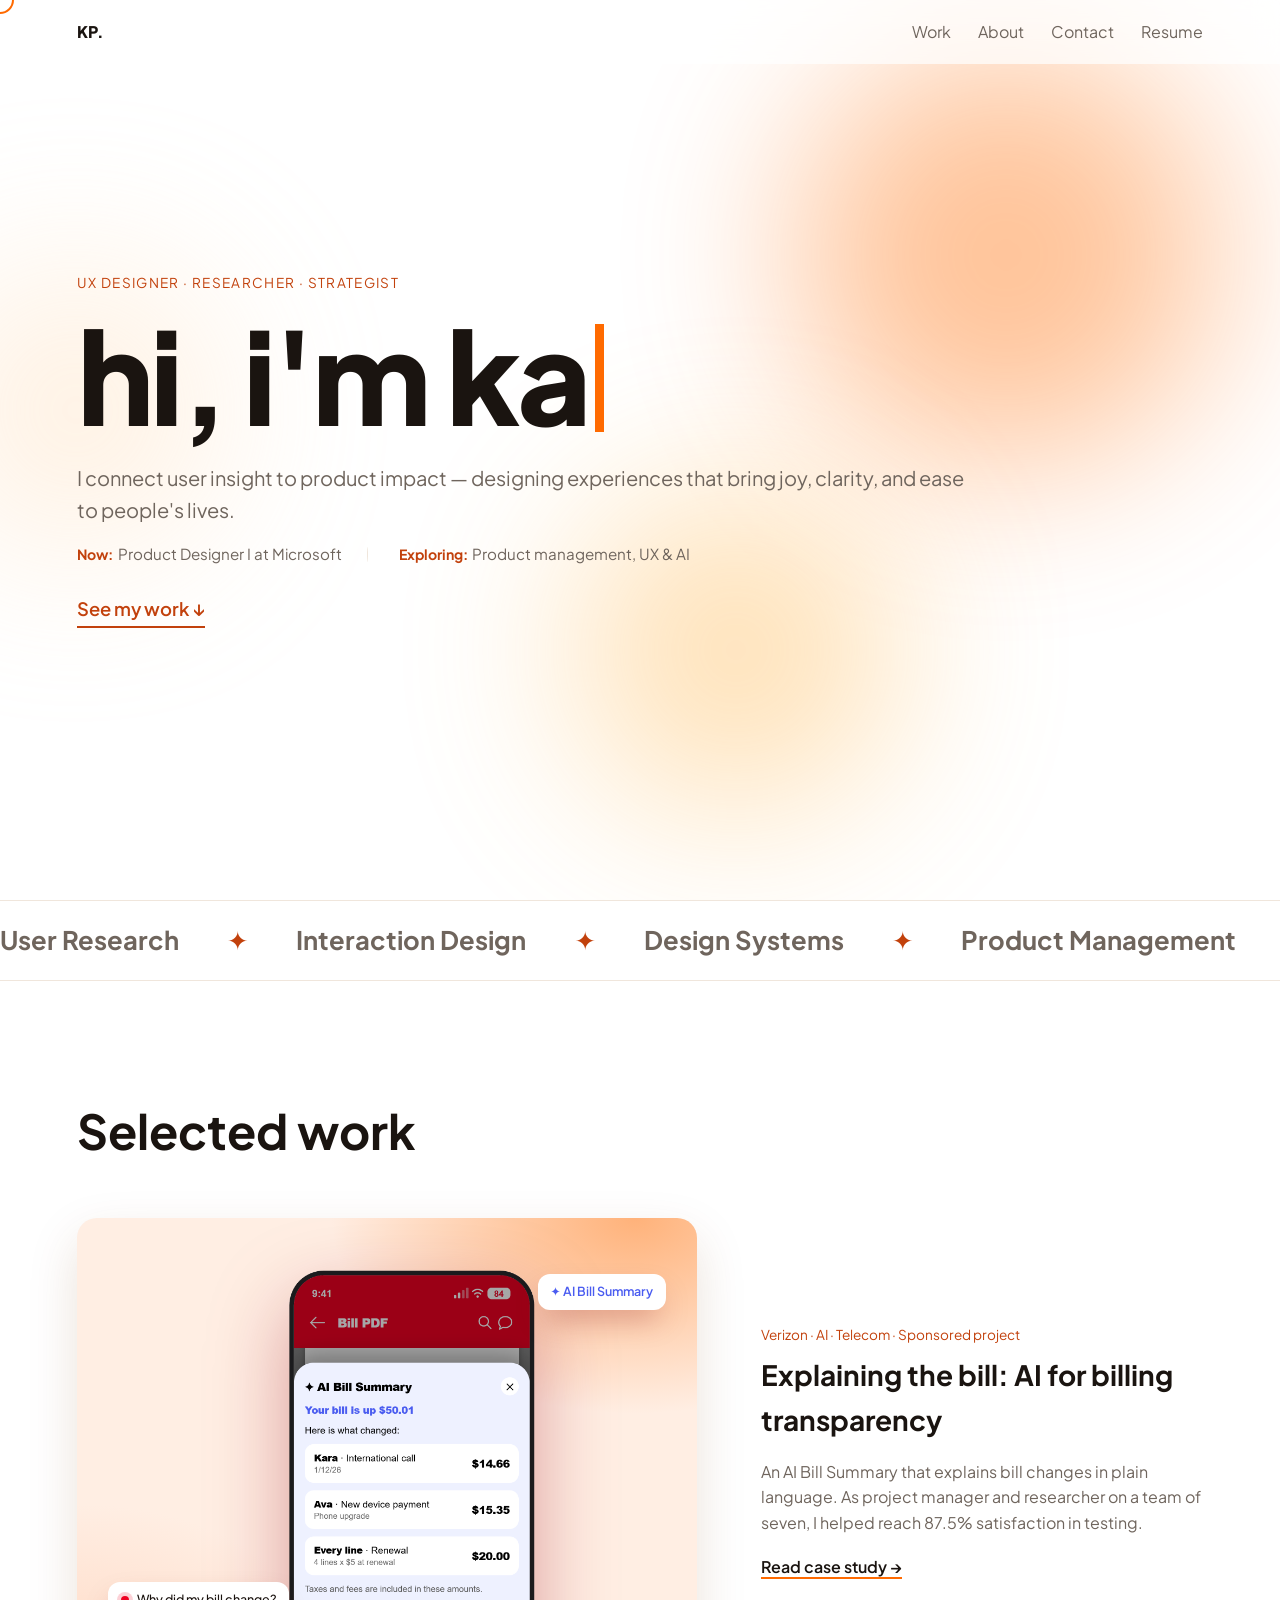
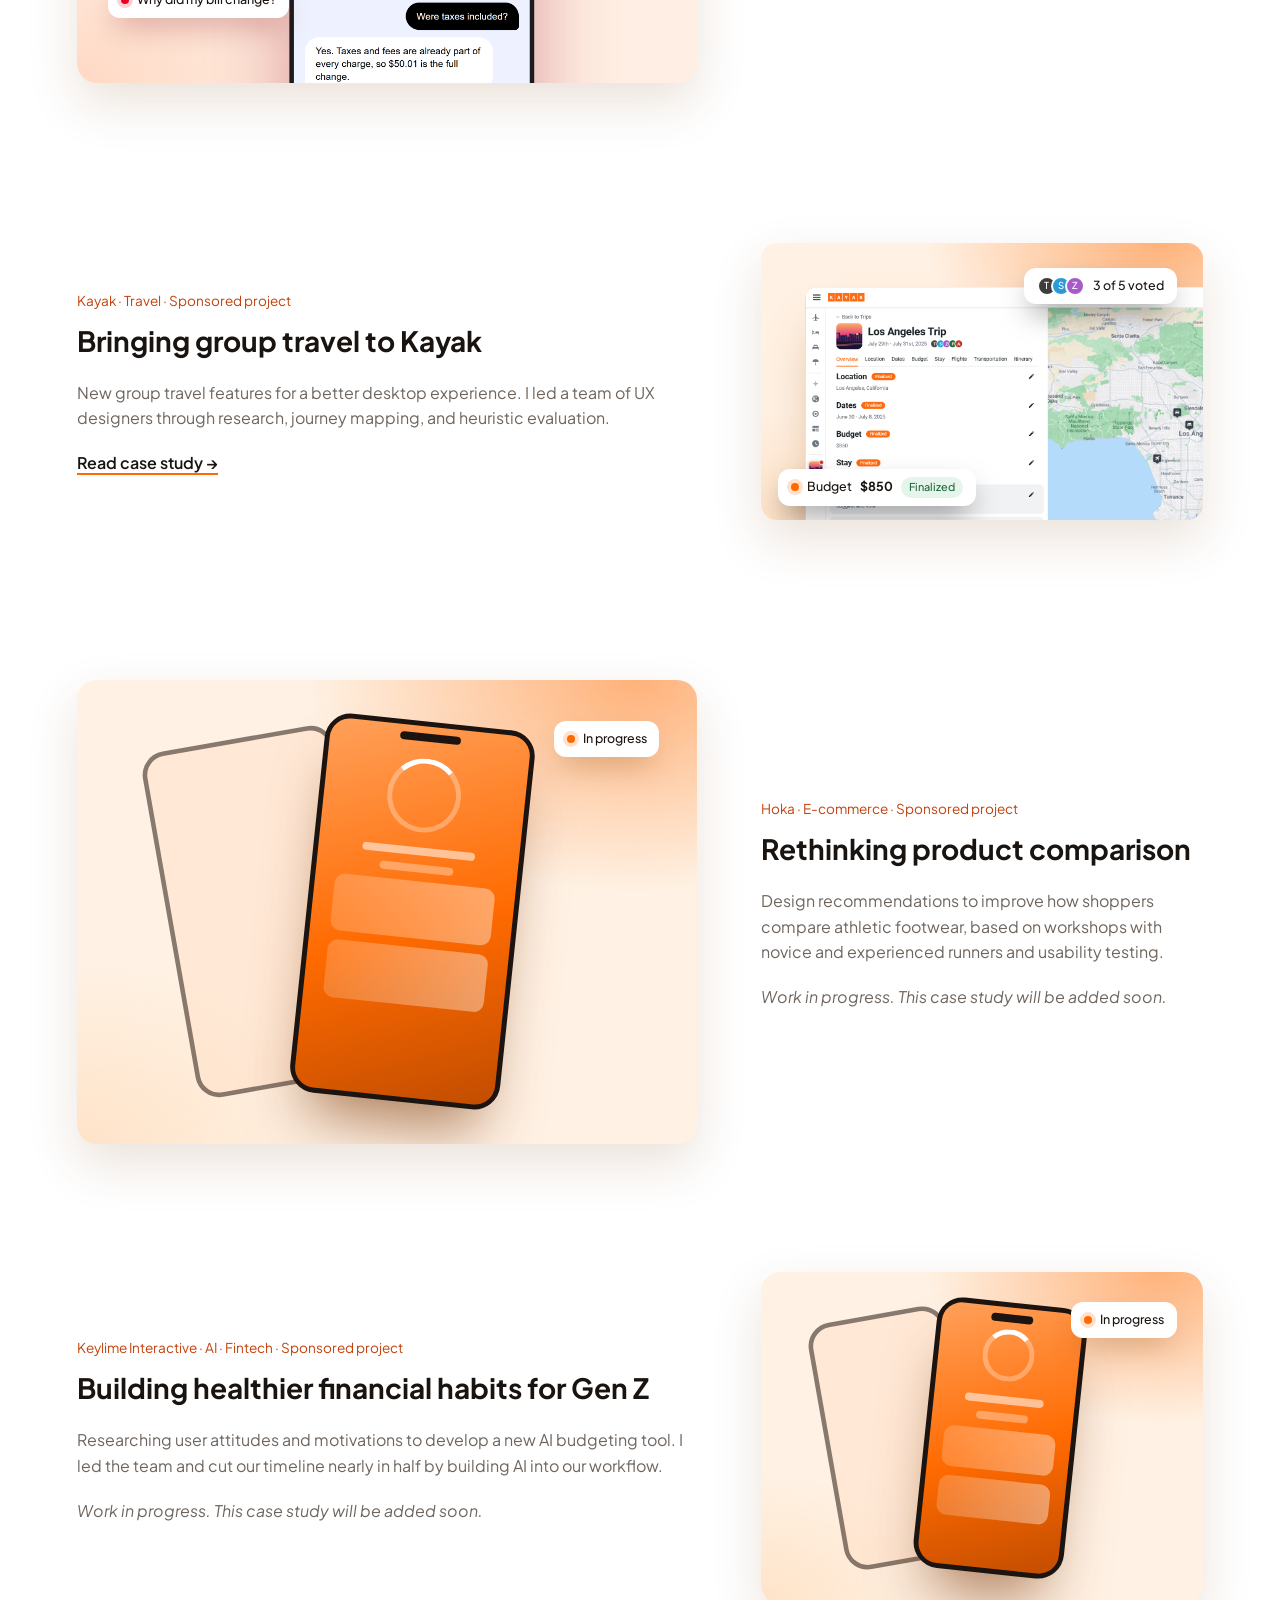
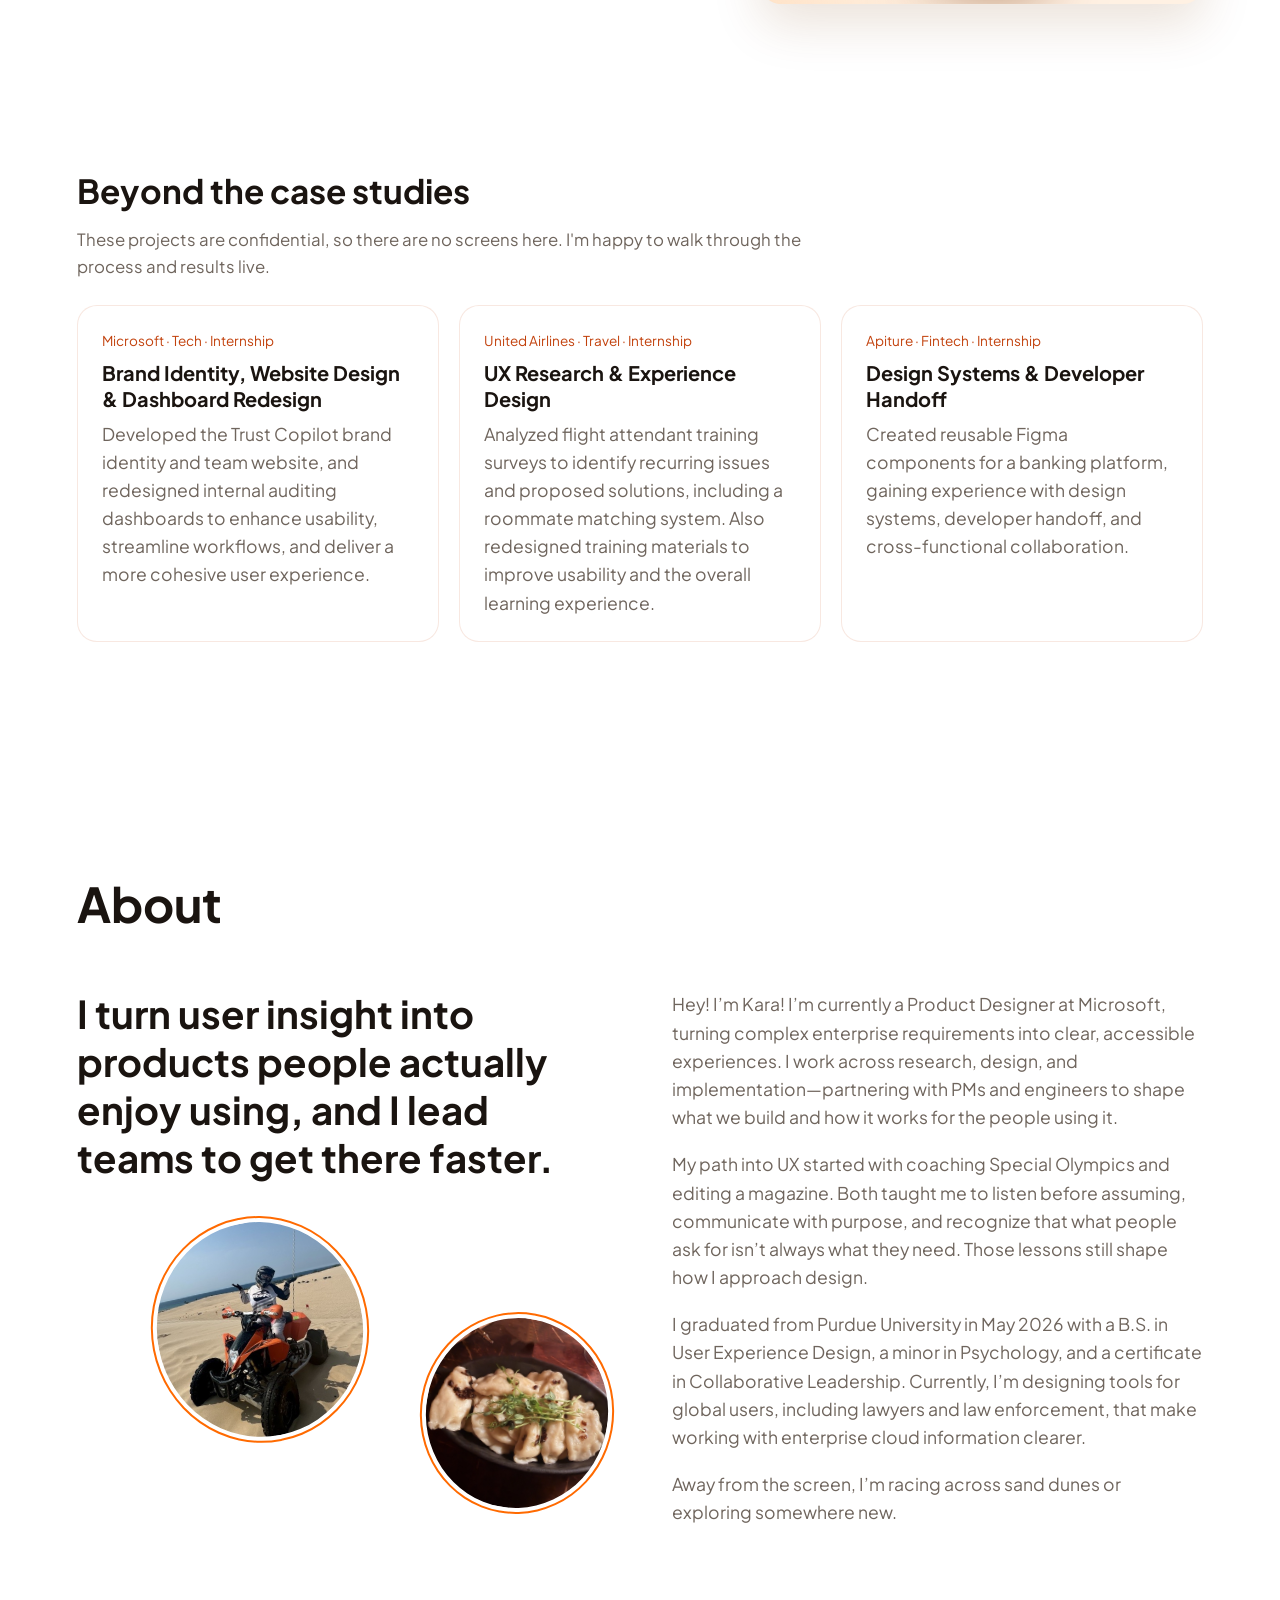
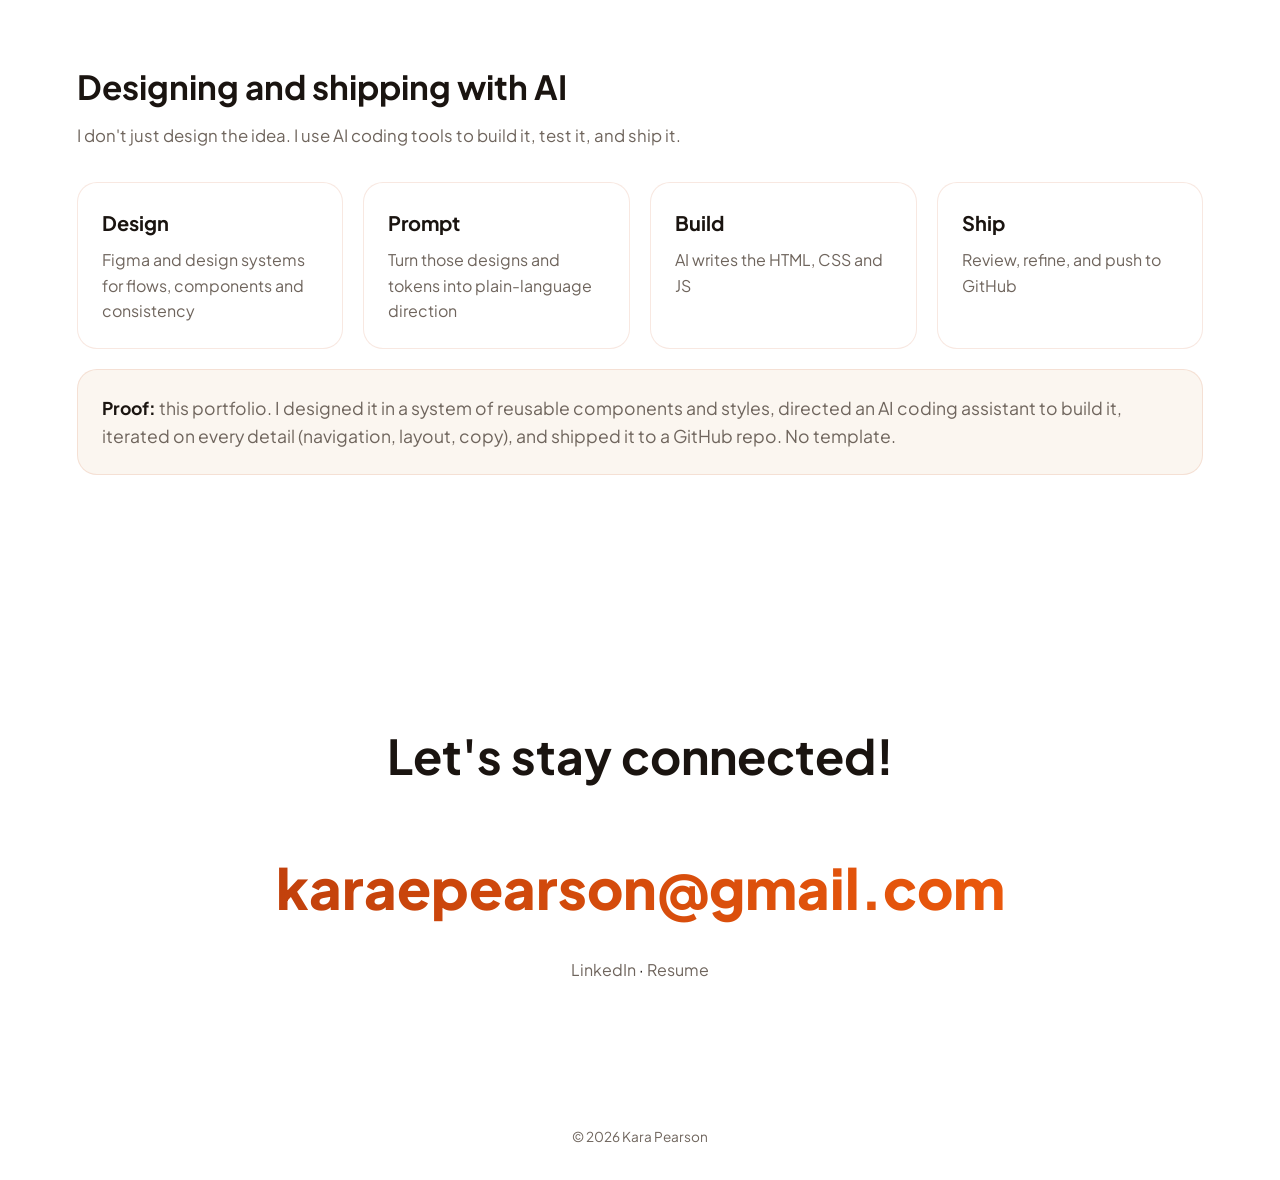
==== commit 3b2f1990: "Fix Now/Exploring stacking on mobile Co-authored-by: Copilot App <223556219+Copilot@users.noreply.gi" ====
--- a/index.html
+++ b/index.html
@@ -5,7 +5,7 @@
 <meta name="viewport" content="width=device-width, initial-scale=1">
 <title>Kara Pearson — UX Designer, Researcher &amp; Strategist</title>
 <meta name="description" content="UX designer, researcher, and strategist connecting user insight to product impact.">
-<link rel="stylesheet" href="style.css?v=r1">
+<link rel="stylesheet" href="style.css?v=r2">
 </head>
 <body>
 <div class="cursor" aria-hidden="true"></div>
--- a/style.css
+++ b/style.css
@@ -828,3 +828,4 @@
 @media(min-width:1900px){html{font-size:112.5%}}
 @media(min-width:2400px){html{font-size:125%}}
 
+@media(max-width:520px){.now-chips{gap:.35rem}.now-chips li+li::before{display:none}.now-chips li{align-items:baseline}}
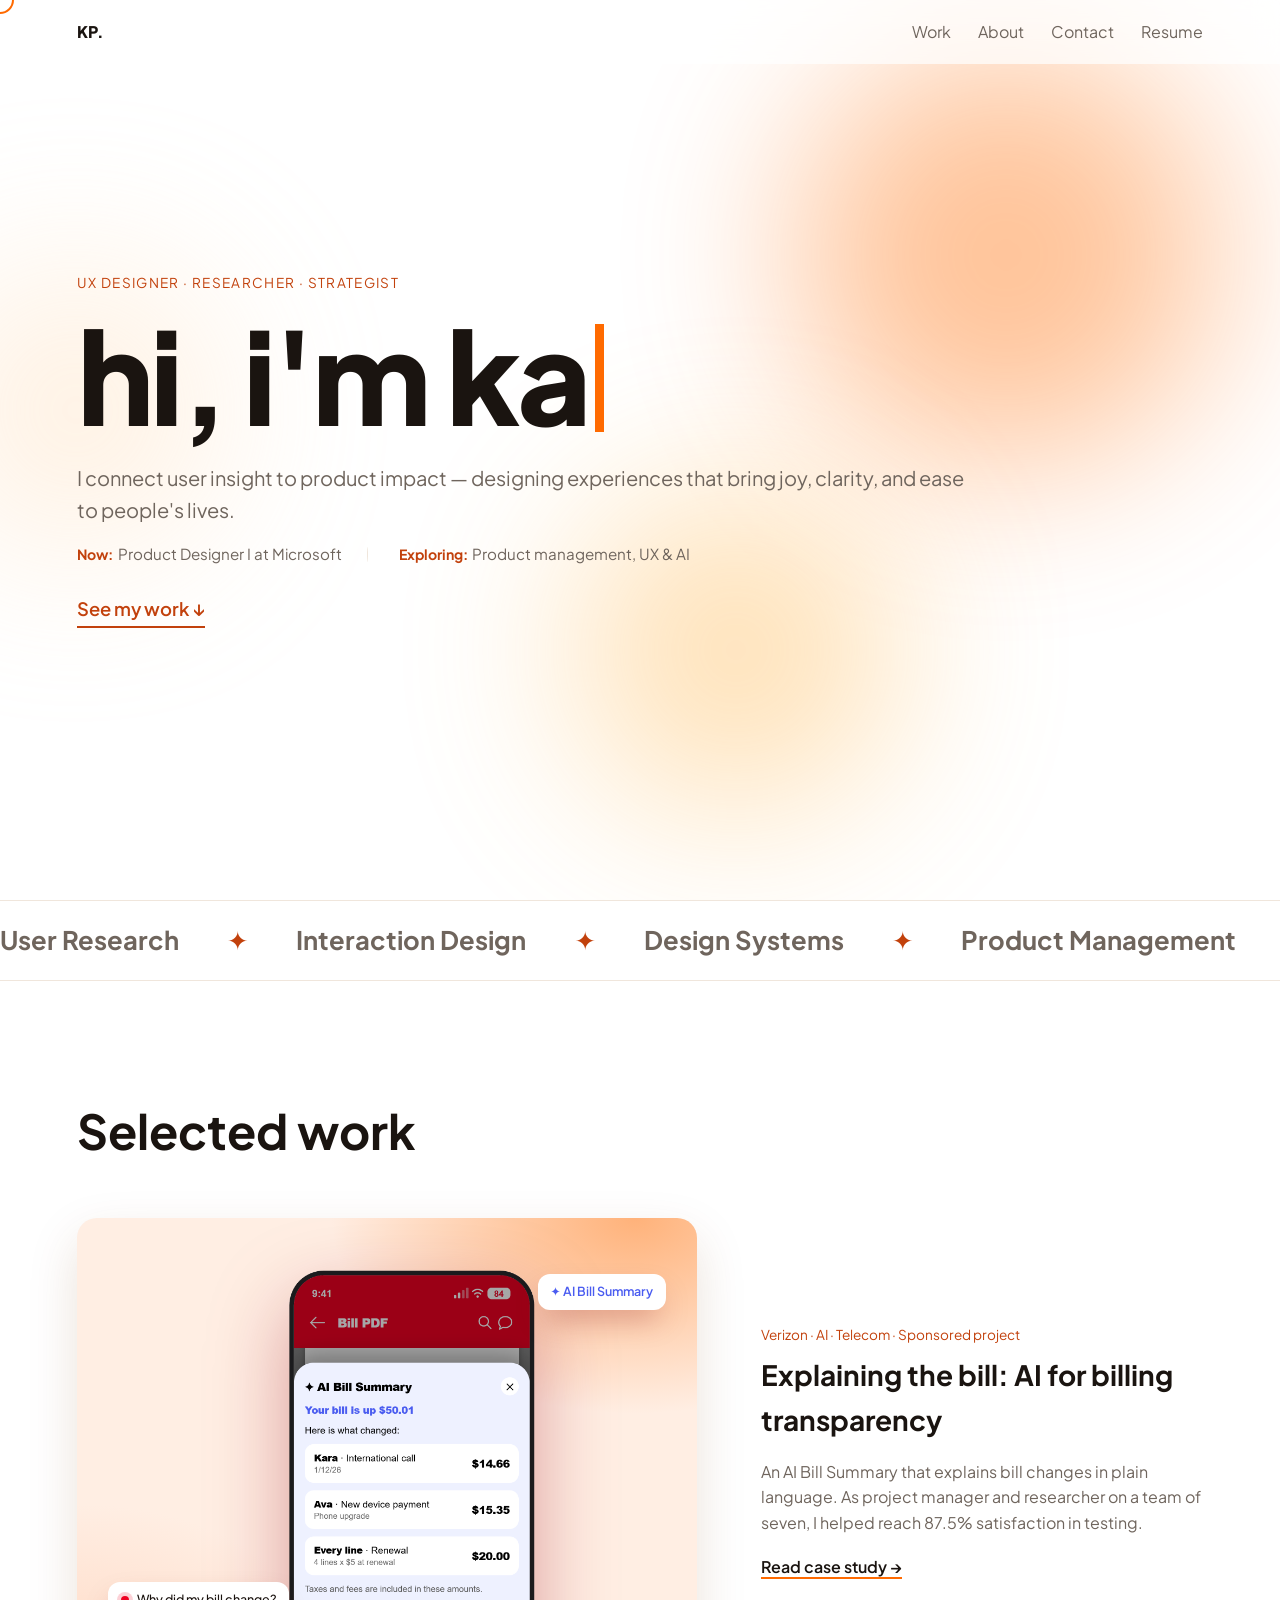
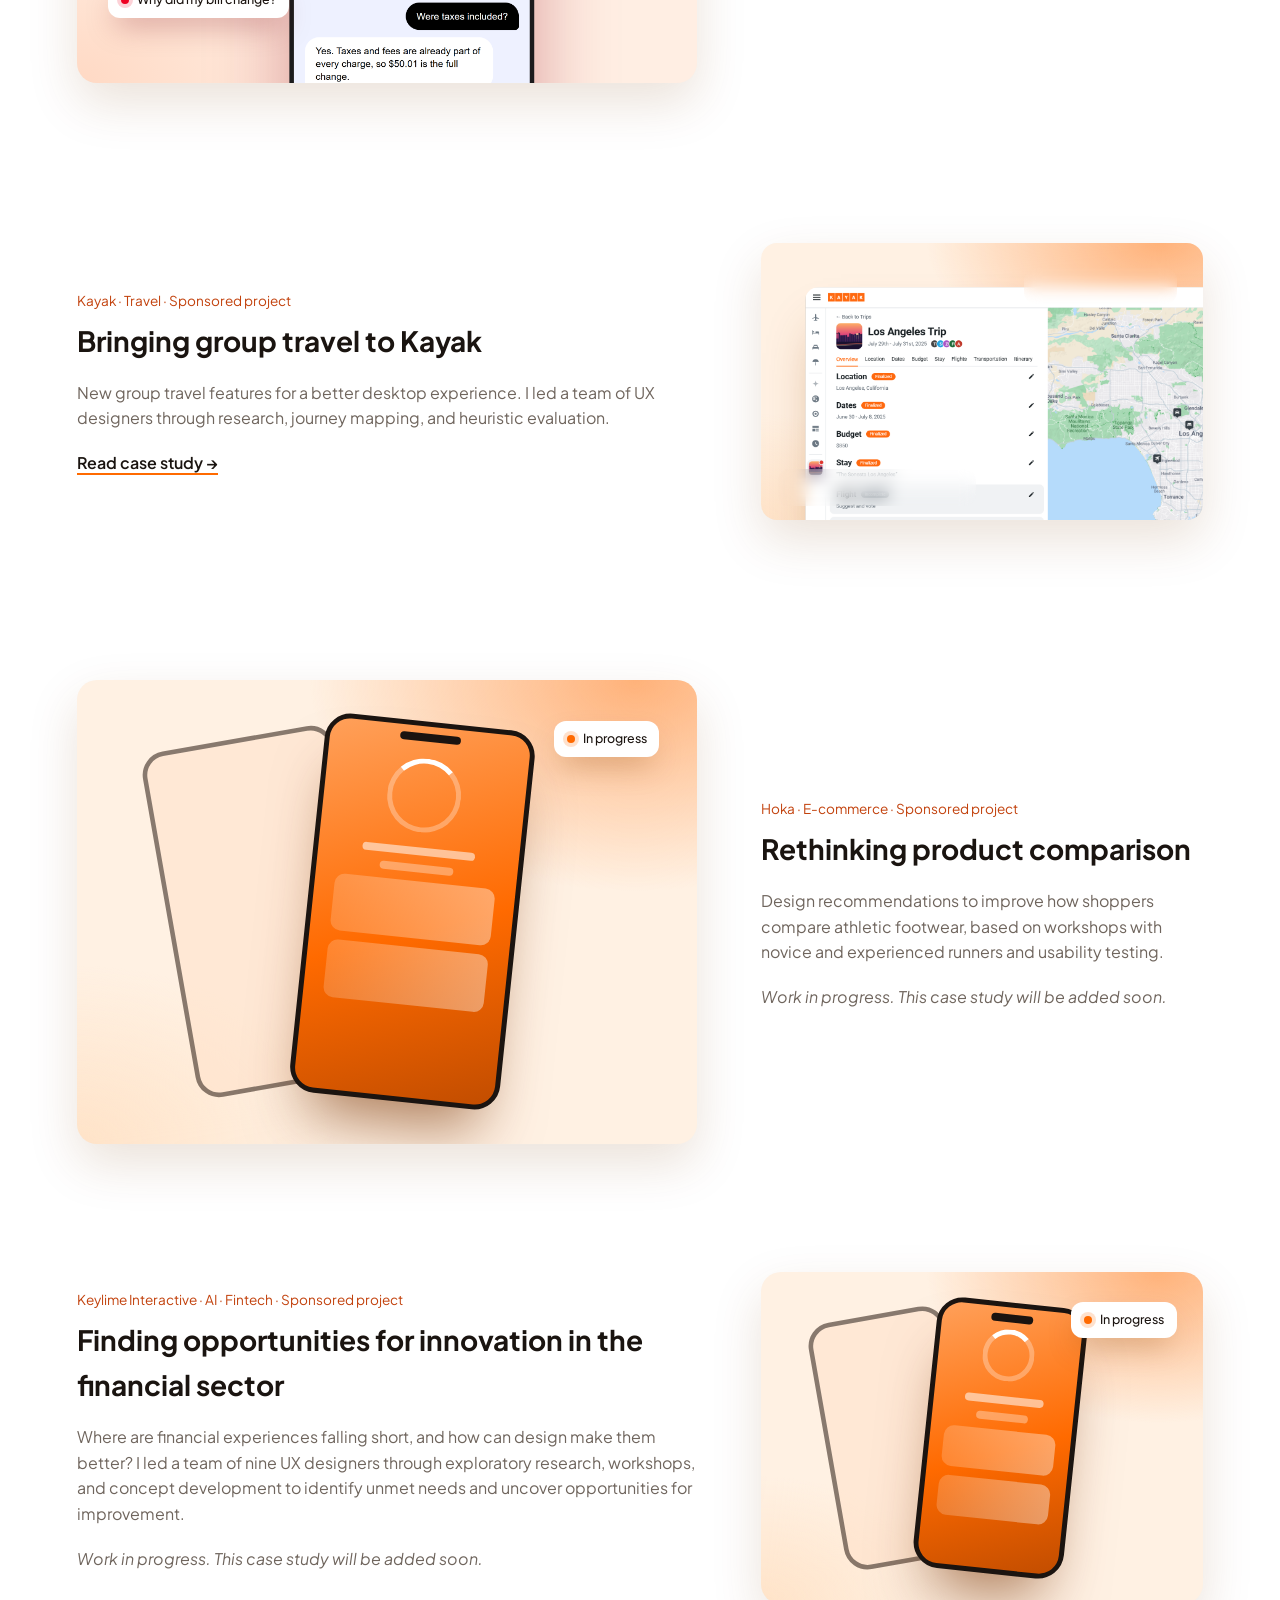
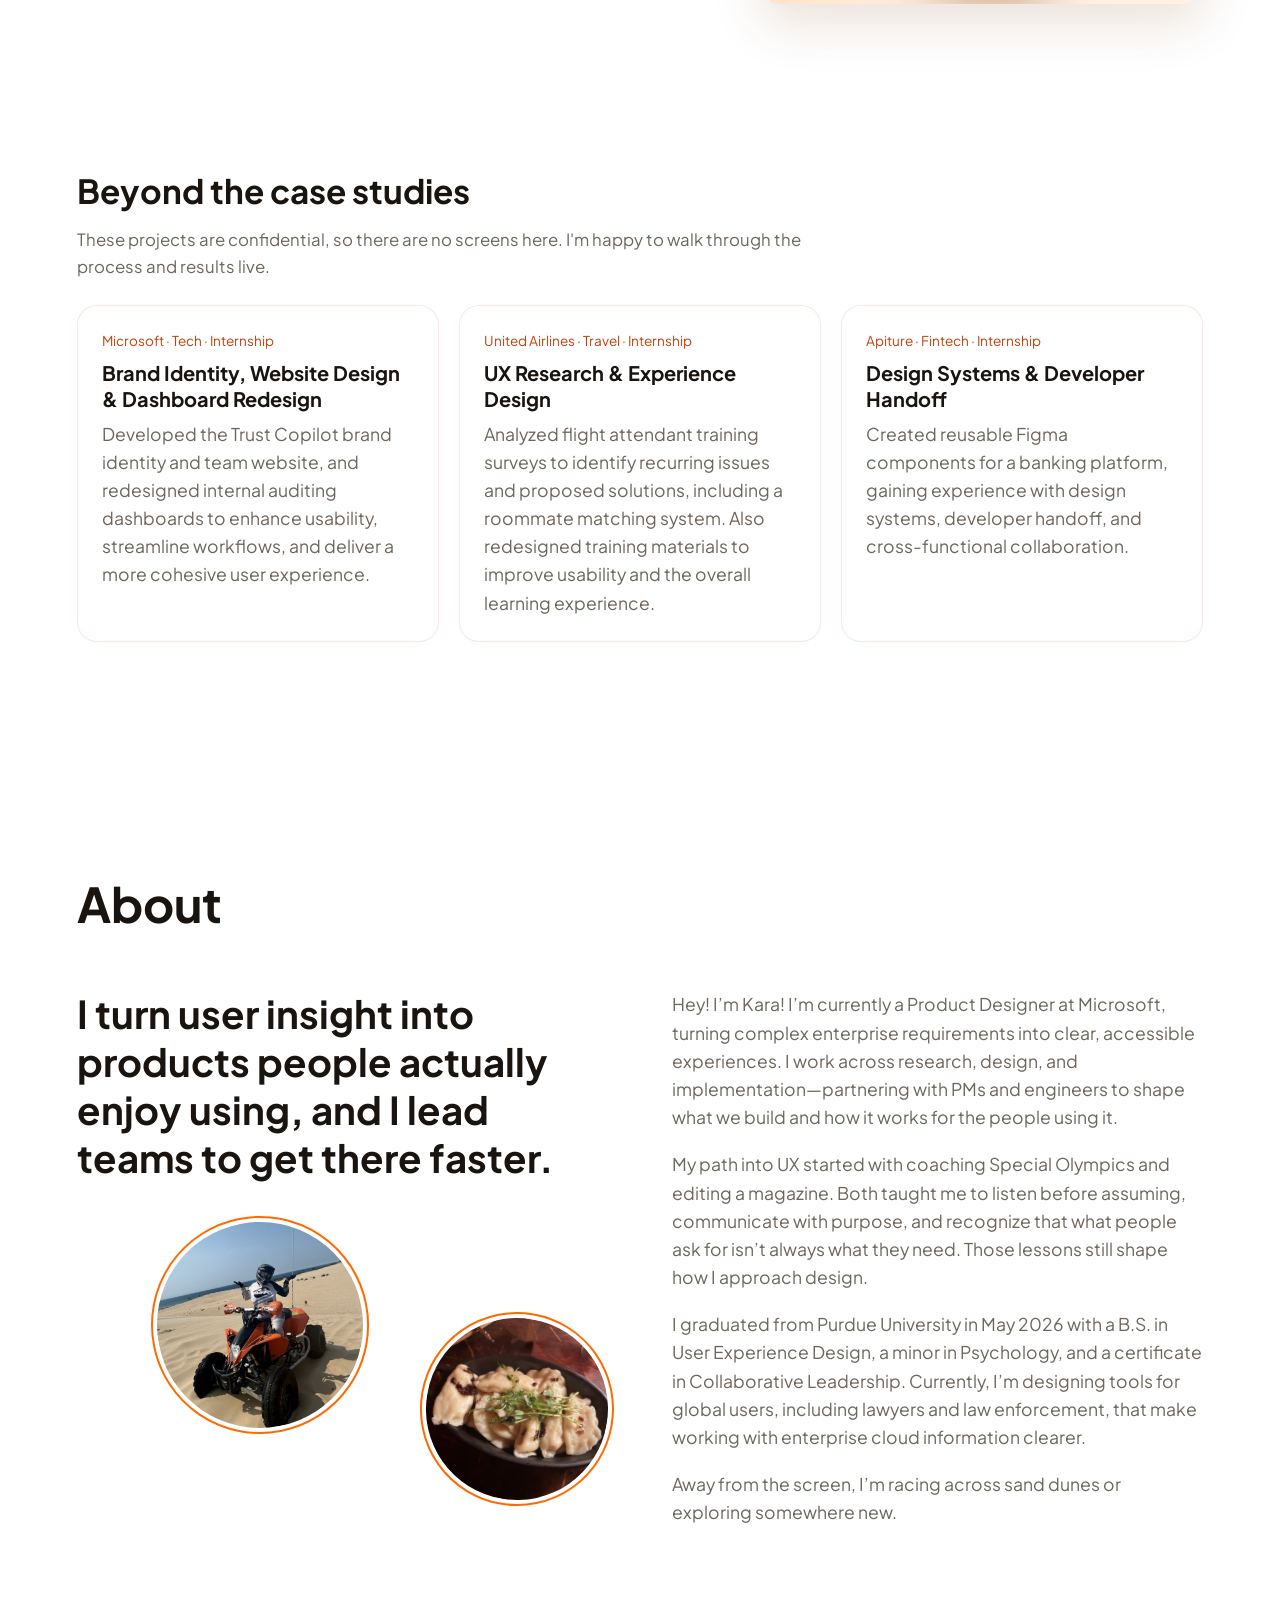
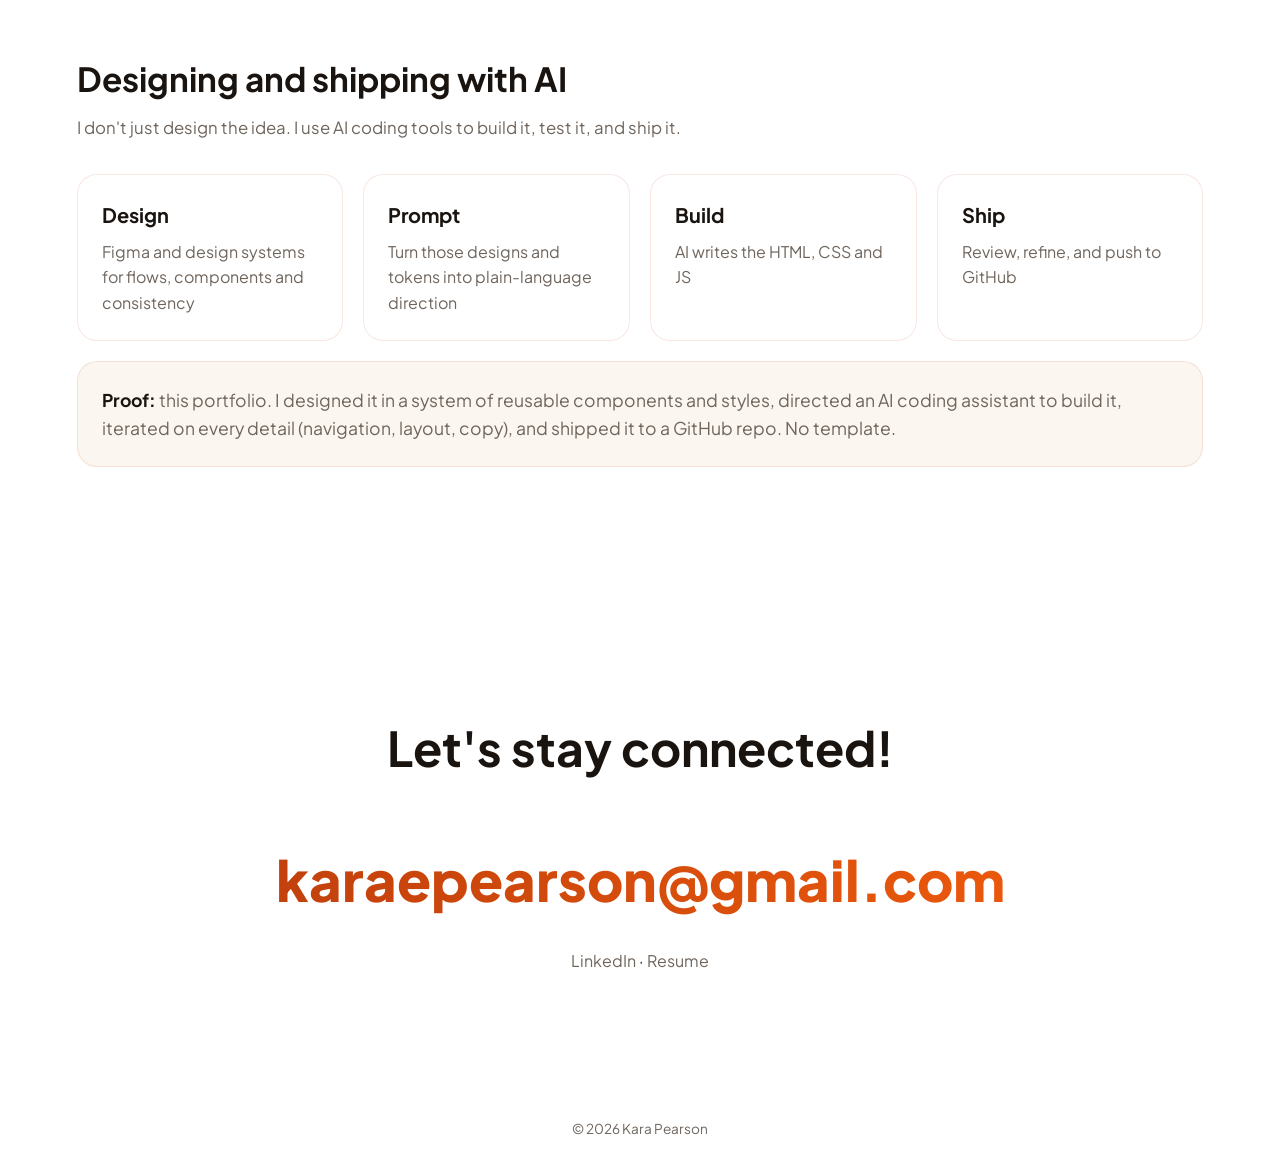
==== commit cb3de1e7: "Update Keylime card description on home page Co-authored-by: Copilot App <223556219+Copilot@users.no" ====
--- a/index.html
+++ b/index.html
@@ -80,8 +80,8 @@
       <div class="thumb wip" aria-hidden="true"><div class="wf wb"></div><div class="wf wf2"><div class="wscr"><b class="ring"></b><i class="l1"></i><i class="l2"></i><div class="cd"></div><div class="cd"></div></div></div><span class="fc"><i class="dot"></i>In progress</span></div>
       <div class="info">
         <span class="tag">Keylime Interactive · AI · Fintech · Sponsored project</span>
-        <h3>Building healthier financial habits for Gen Z</h3>
-        <p>Researching user attitudes and motivations to develop a new AI budgeting tool. I led the team and cut our timeline nearly in half by building AI into our workflow.</p>
+        <h3>Finding opportunities for innovation in the financial sector</h3>
+        <p>Where are financial experiences falling short, and how can design make them better? I led a team of nine UX designers through exploratory research, workshops, and concept development to identify unmet needs and uncover opportunities for improvement.</p>
         <p><em>Work in progress. This case study will be added soon.</em></p>
       </div>
     </article>
--- a/style.css
+++ b/style.css
@@ -829,3 +829,5 @@
 @media(min-width:2400px){html{font-size:125%}}
 
 @media(max-width:520px){.now-chips{gap:.35rem}.now-chips li+li::before{display:none}.now-chips li{align-items:baseline}}
+.snap{flex:0 1 var(--d);width:auto;max-width:var(--d);height:auto;aspect-ratio:1}.snap img{aspect-ratio:1}
+.cs>h2+h3{border-top:0;padding-top:0;margin-top:1.2rem}
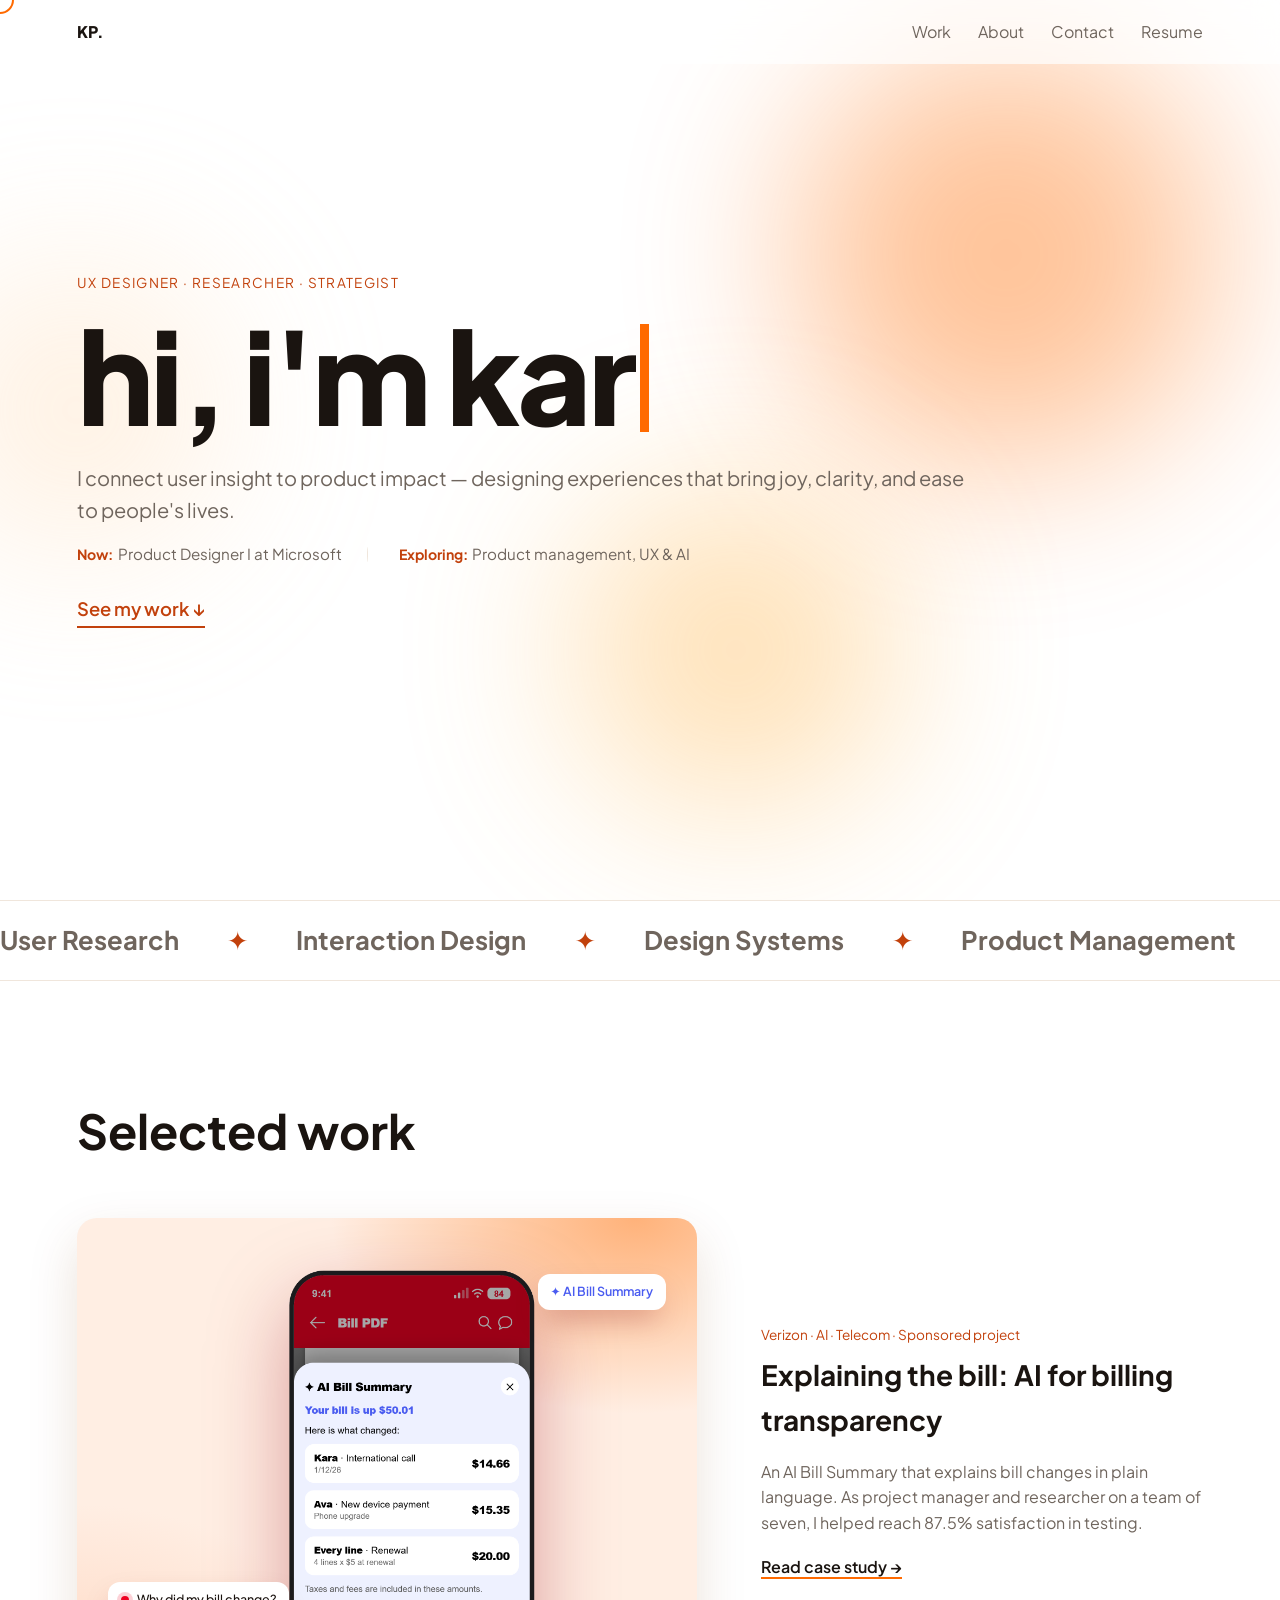
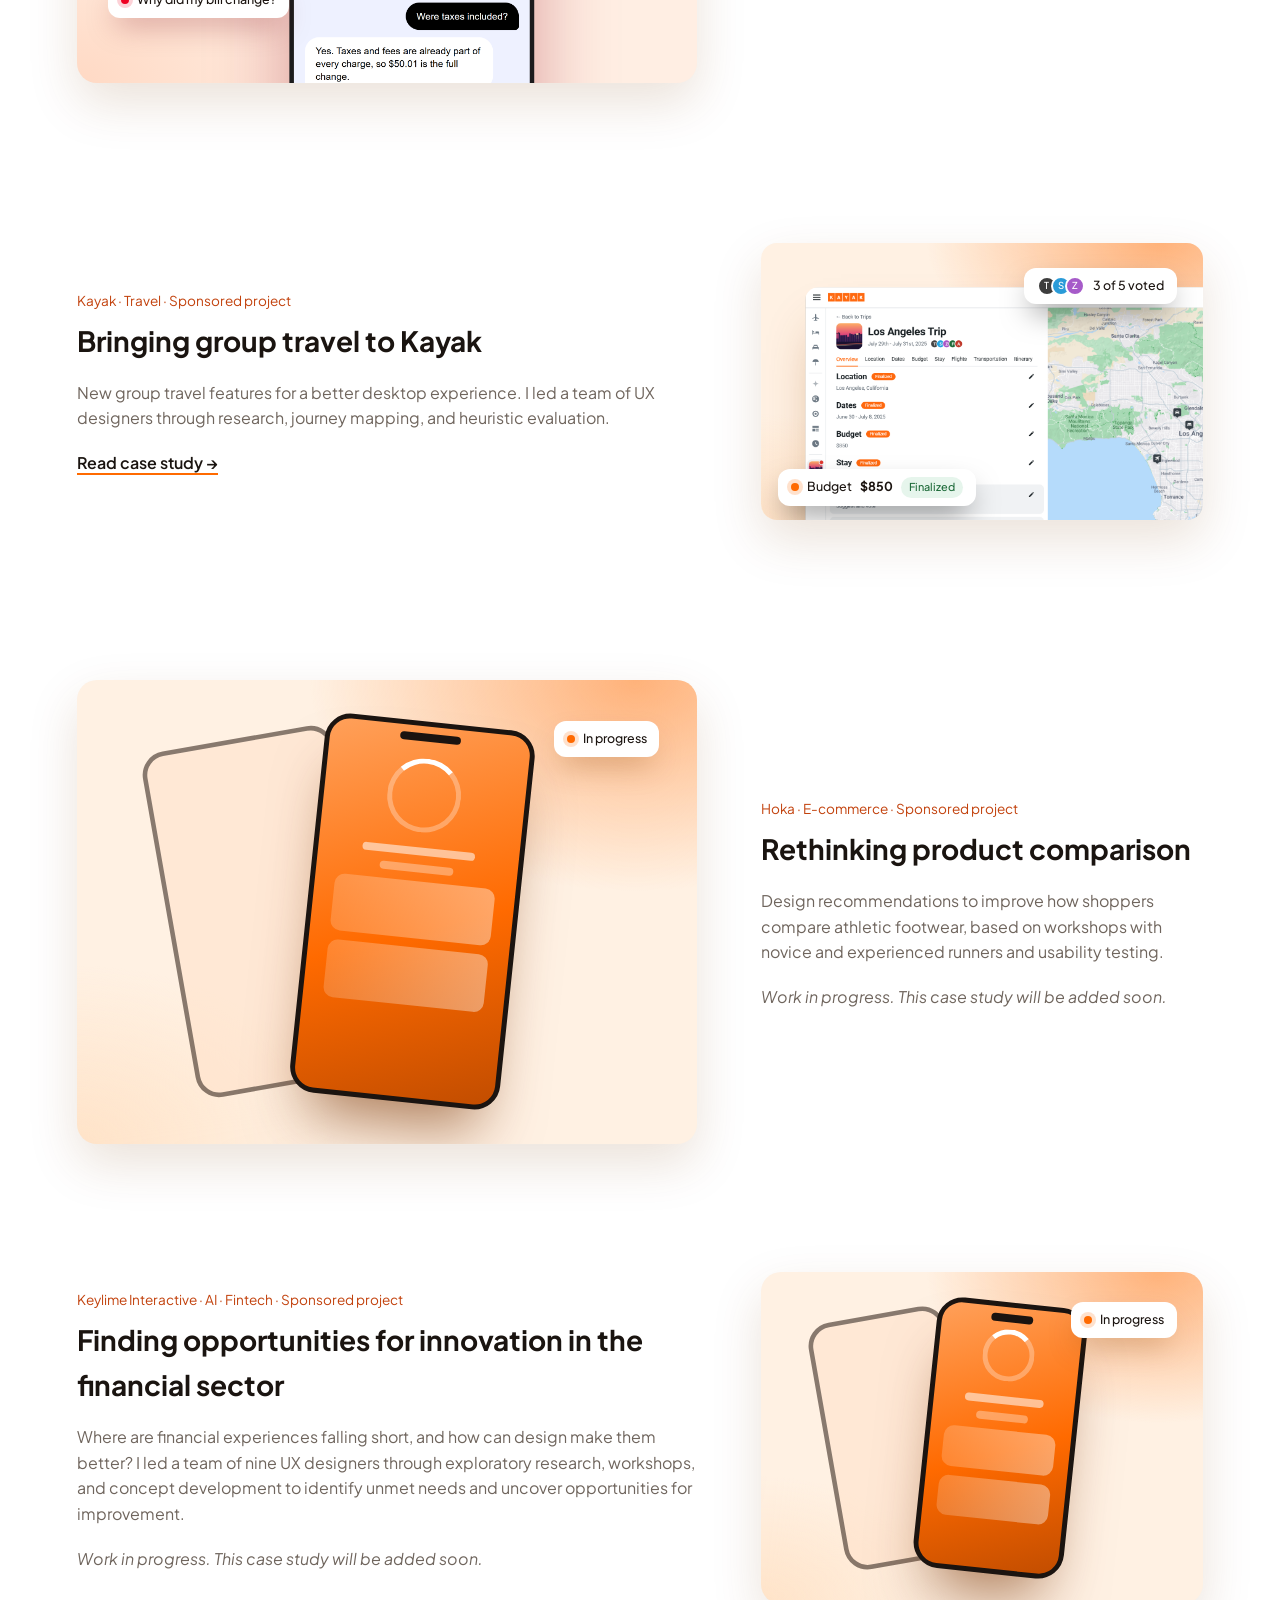
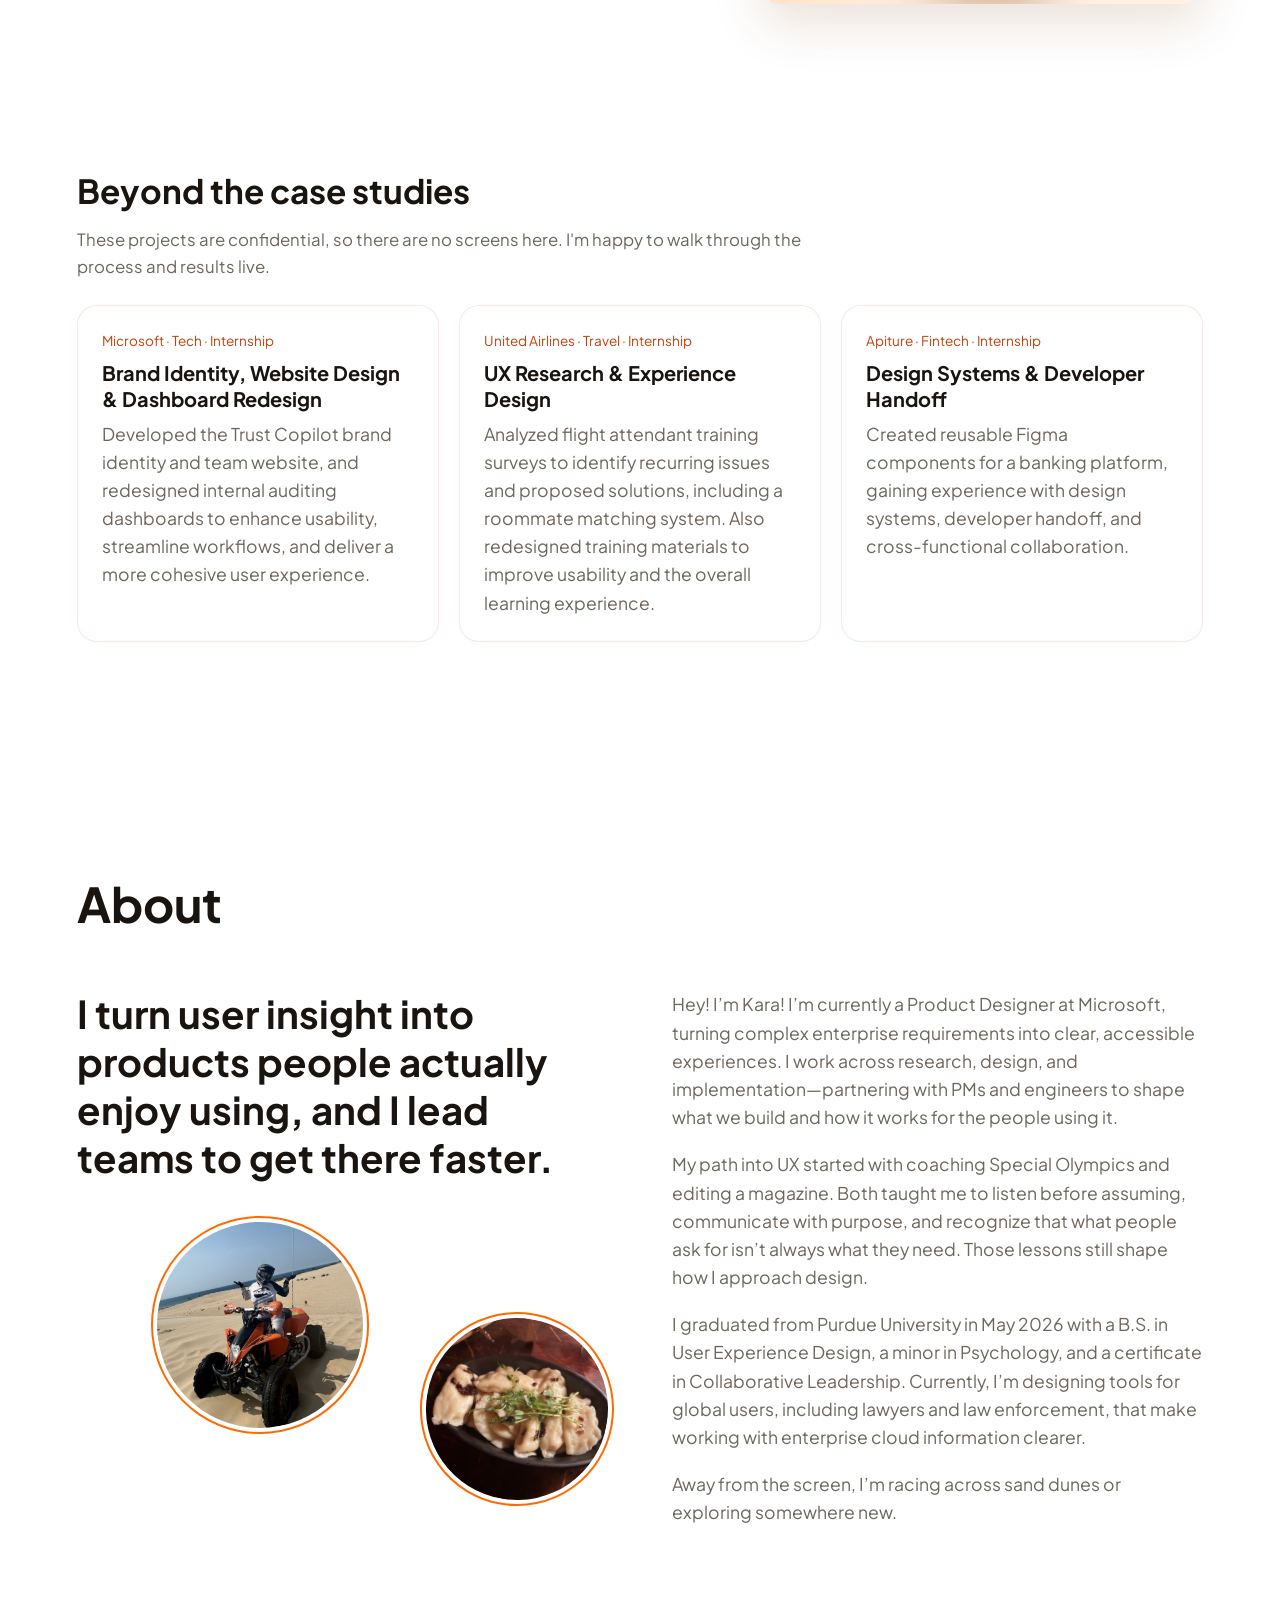
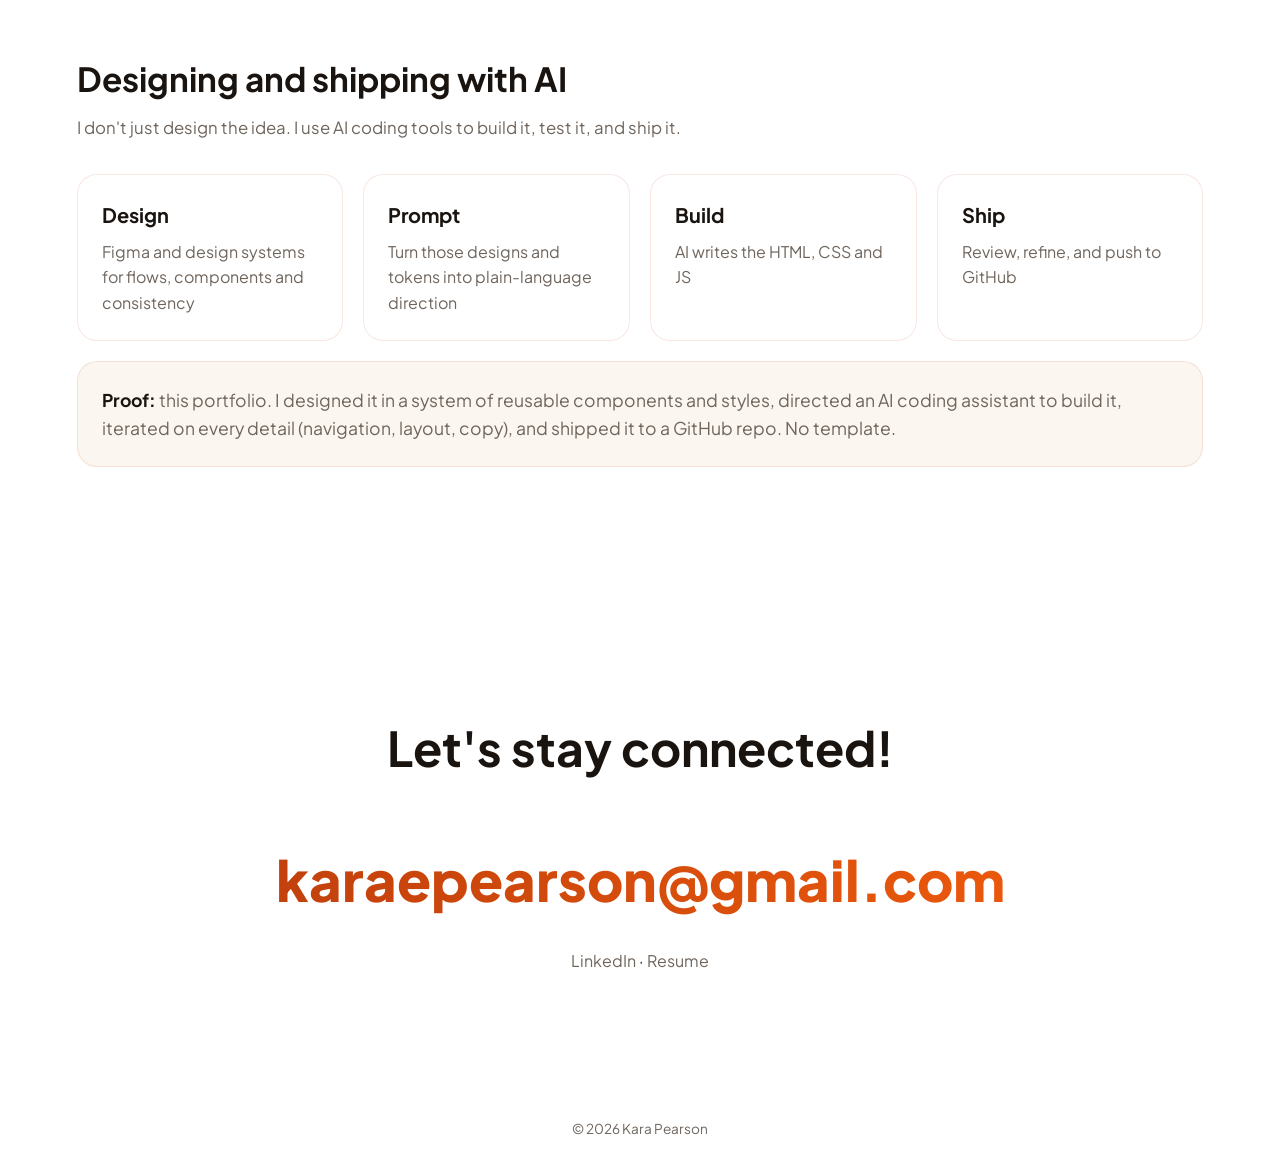
==== commit 408fa48b: "Add site favicon Co-authored-by: Copilot App <223556219+Copilot@users.noreply.github.com>  Copilot-S" ====
--- a/index.html
+++ b/index.html
@@ -4,6 +4,7 @@
 <meta charset="UTF-8">
 <meta name="viewport" content="width=device-width, initial-scale=1">
 <title>Kara Pearson — UX Designer, Researcher &amp; Strategist</title>
+<link rel="icon" href="favicon.svg" type="image/svg+xml">
 <meta name="description" content="UX designer, researcher, and strategist connecting user insight to product impact.">
 <link rel="stylesheet" href="style.css?v=r2">
 </head>
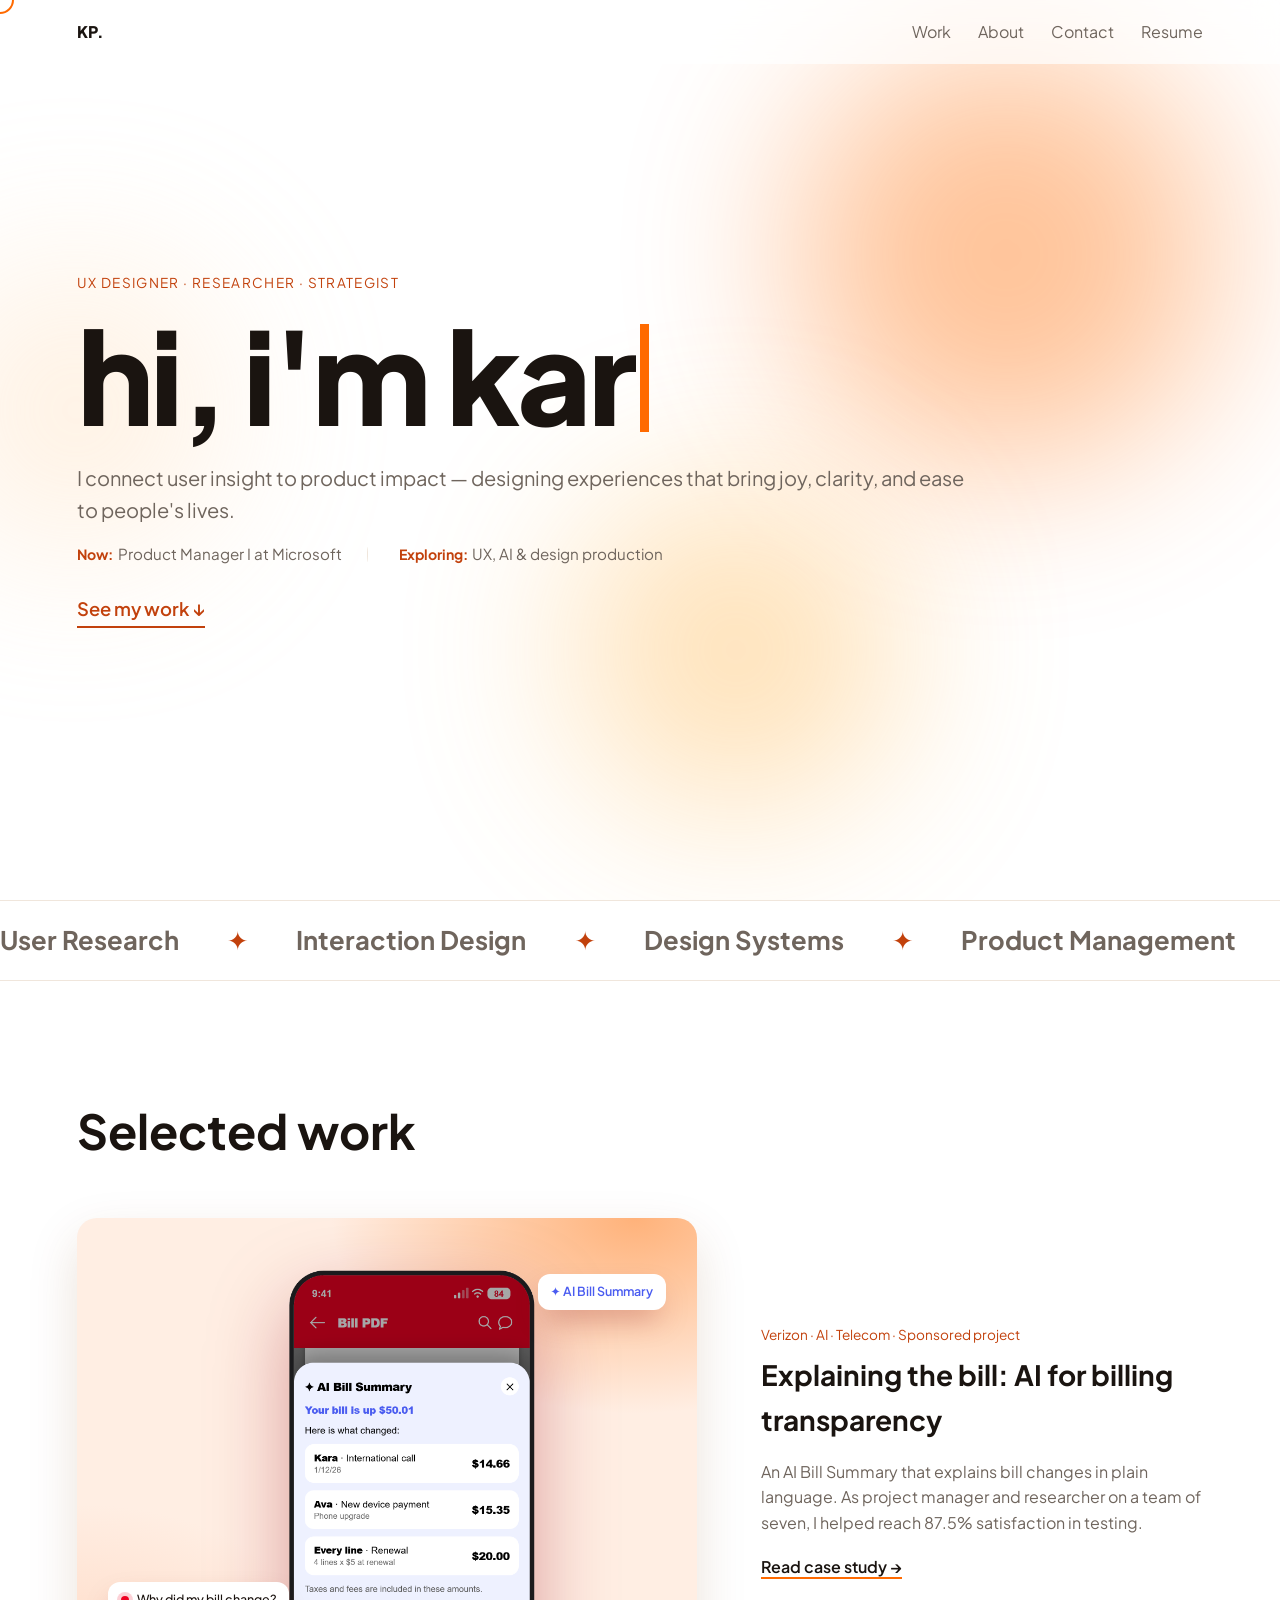
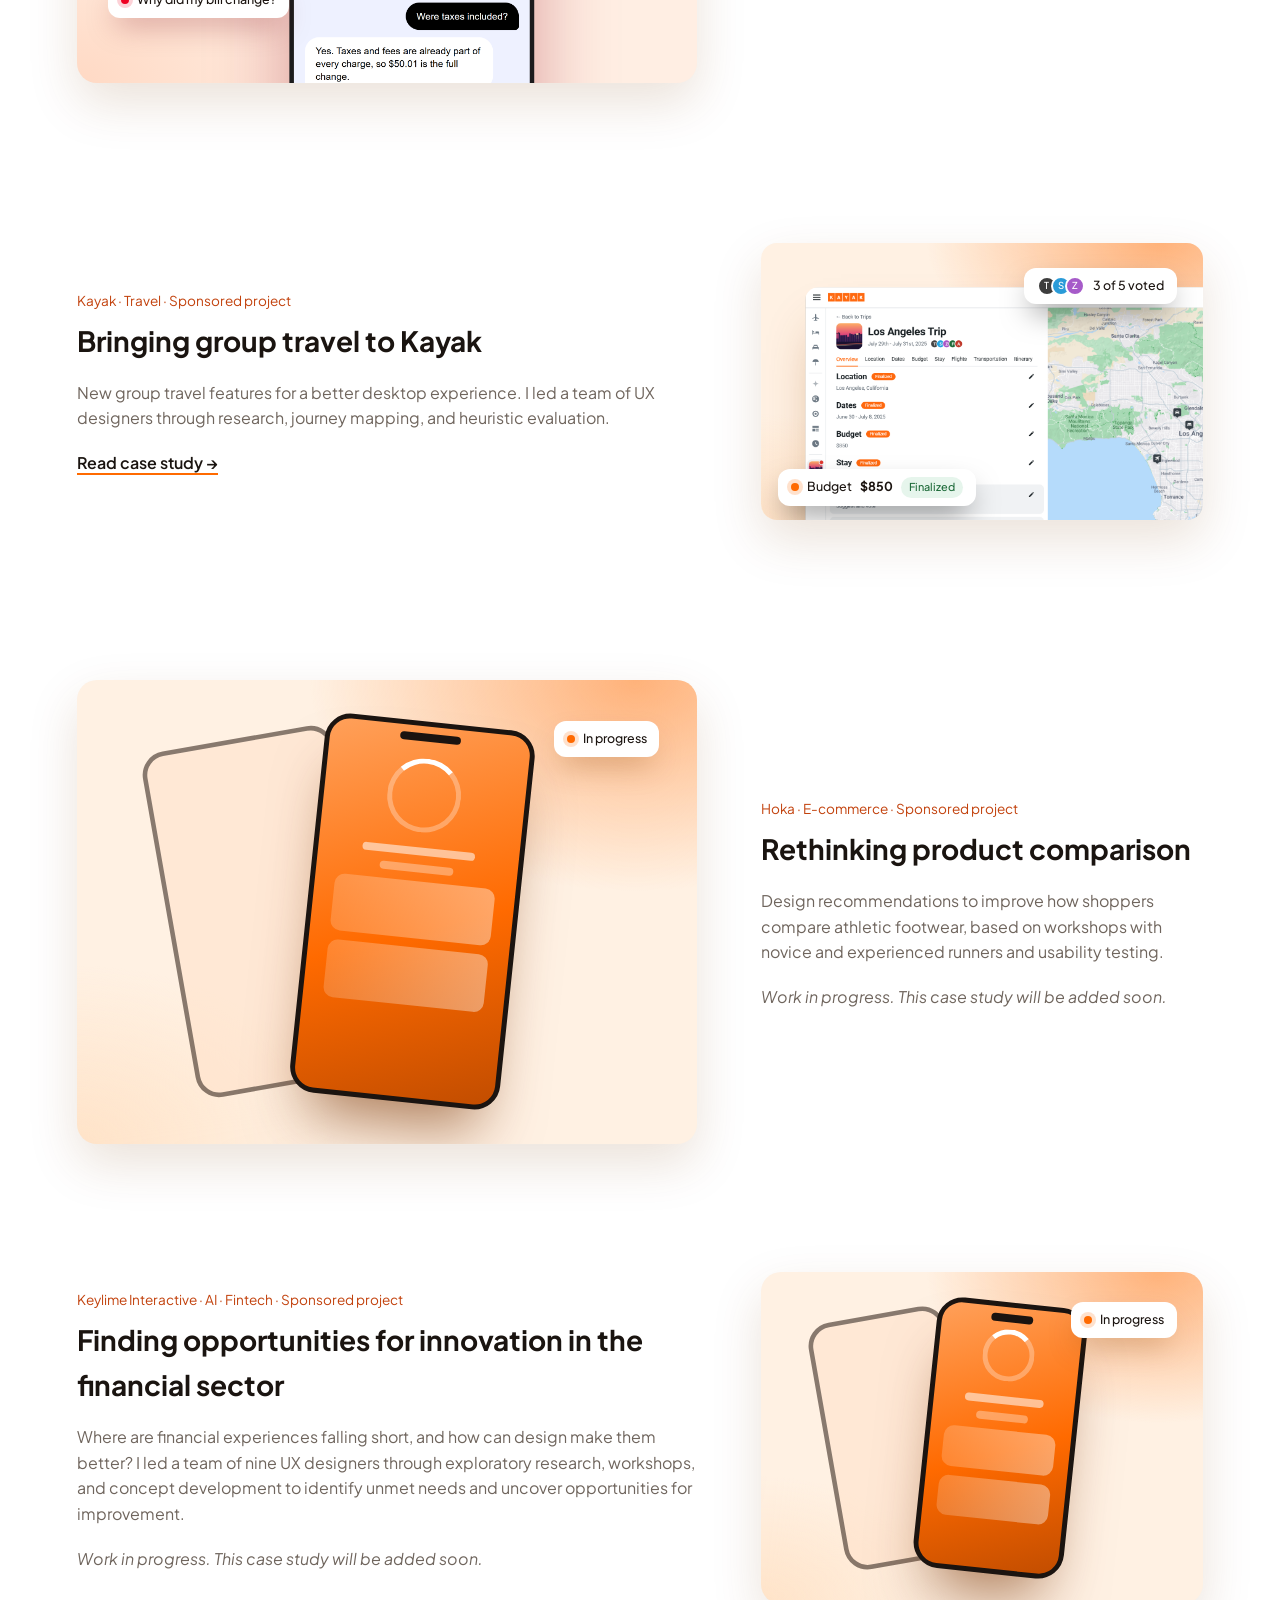
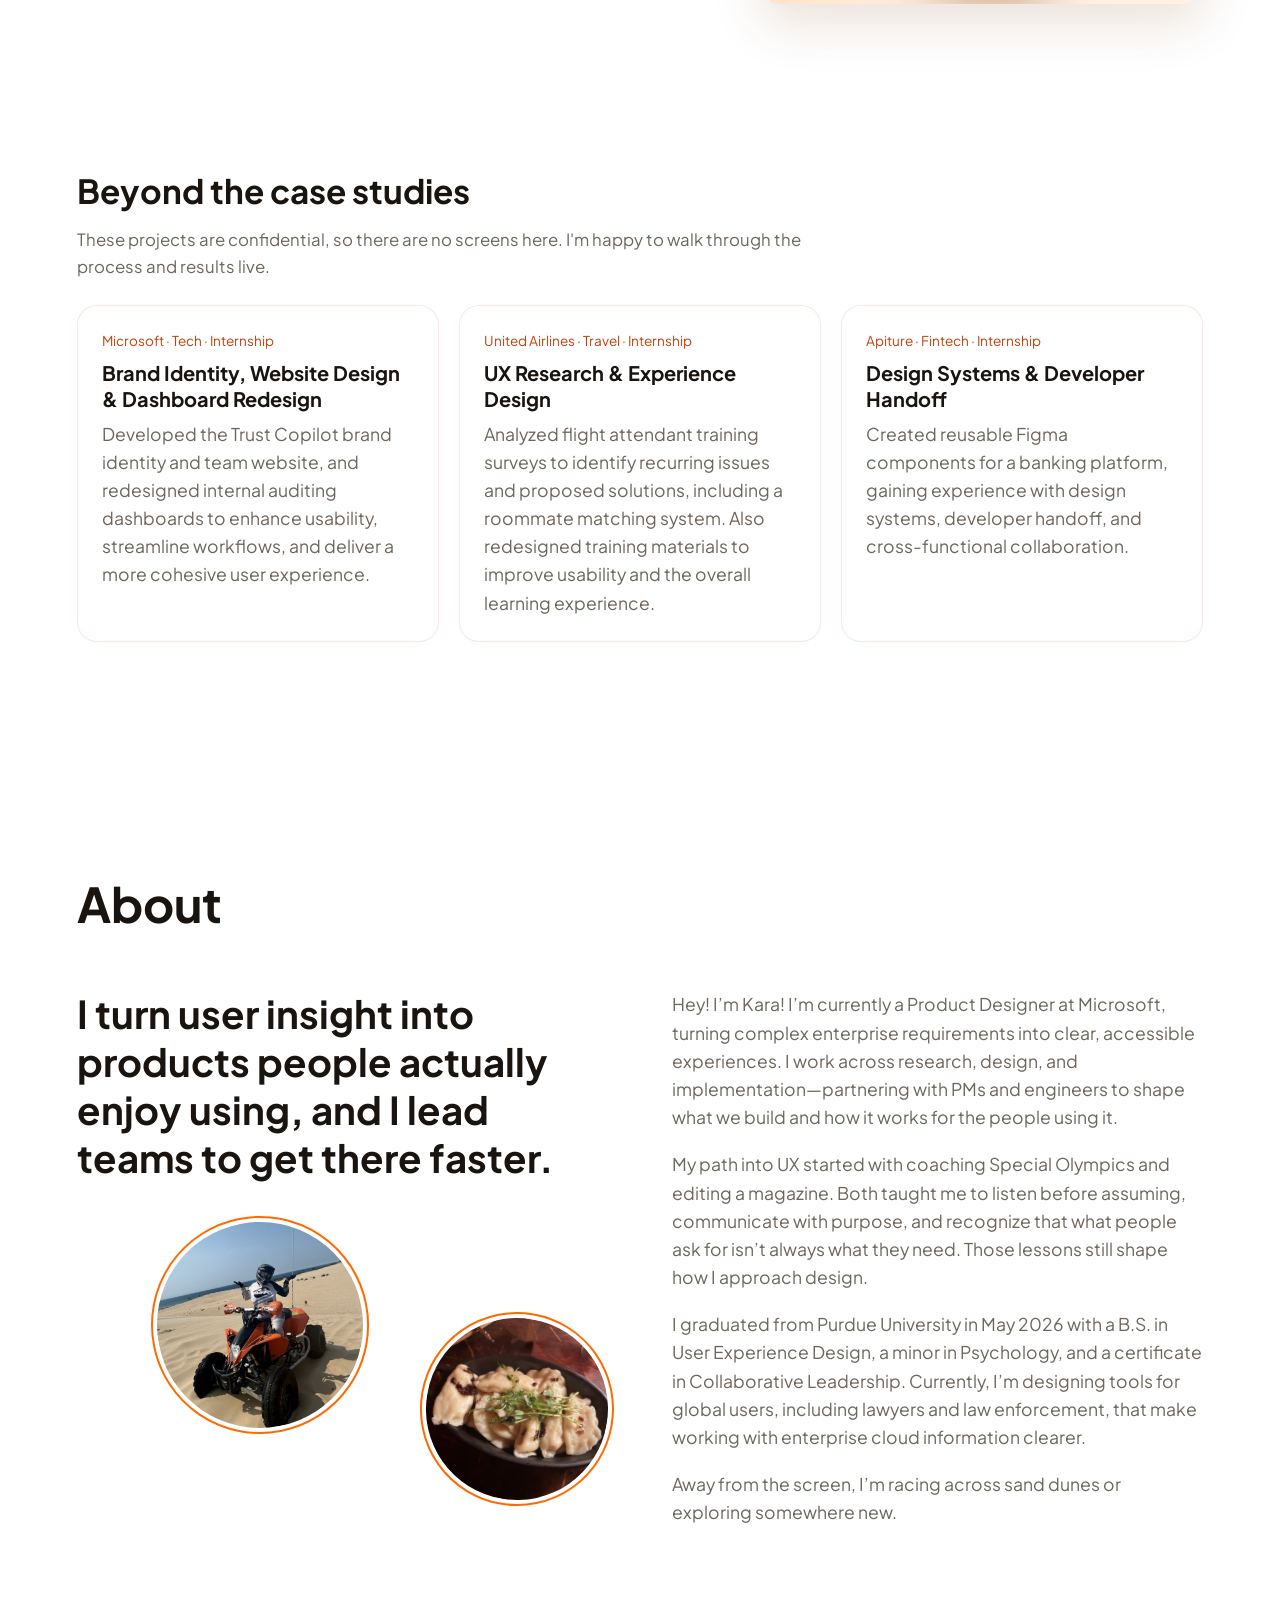
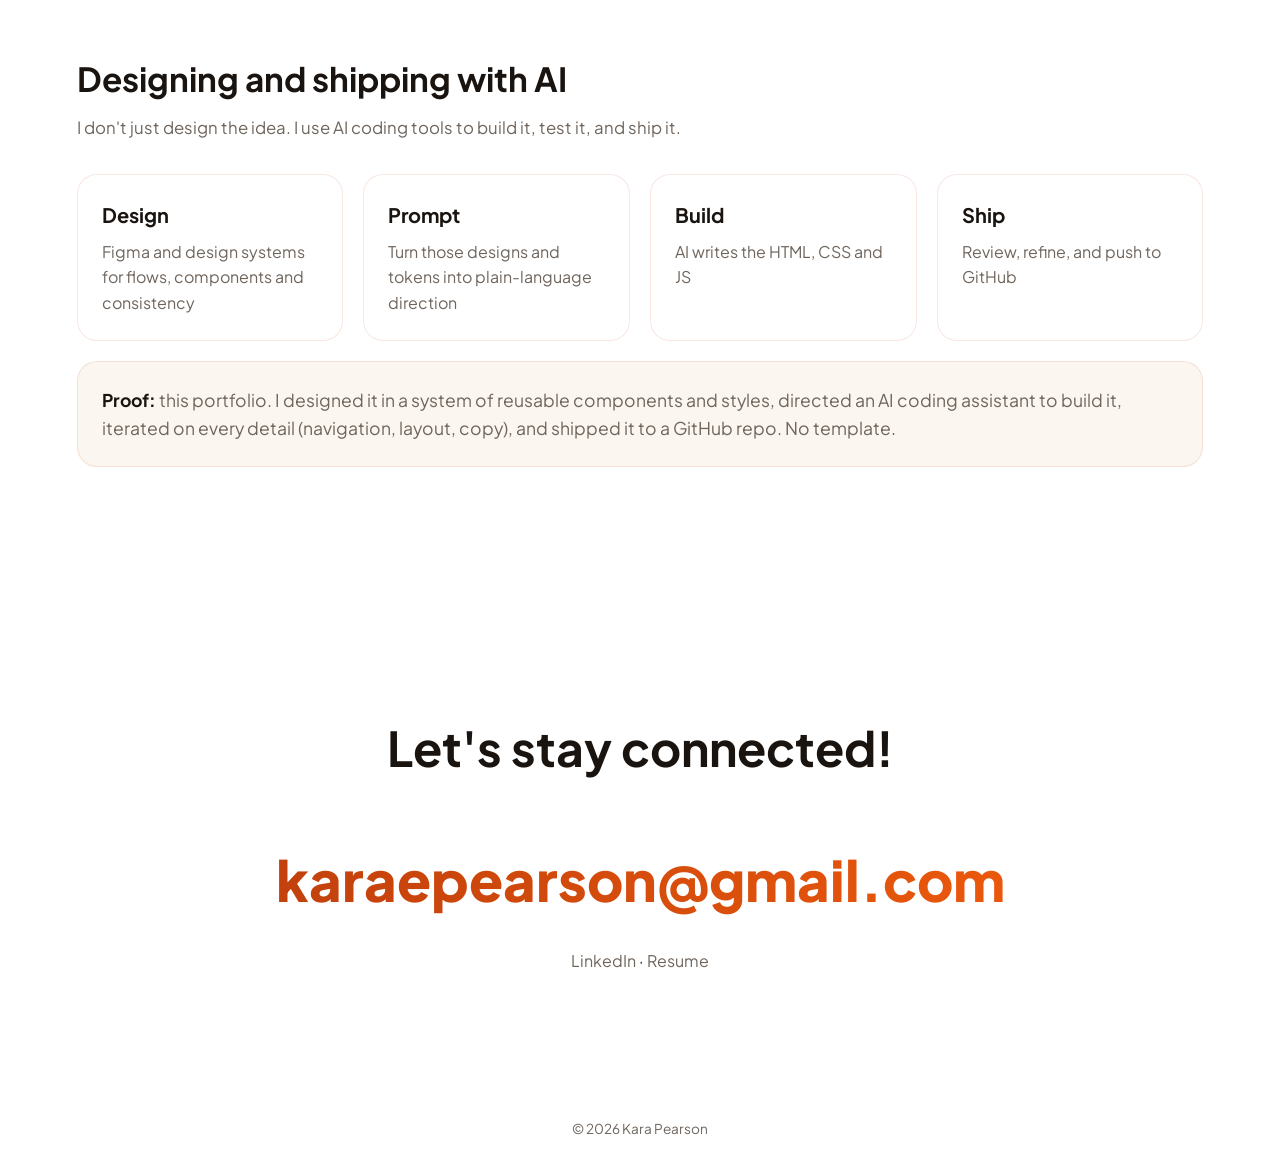
==== commit 2f4d43f9: "Update home page role and exploring chips Co-authored-by: Copilot App <223556219+Copilot@users.norep" ====
--- a/index.html
+++ b/index.html
@@ -29,8 +29,8 @@
     <h1 class="typed" aria-label="hi, i'm kara"><span id="typed"></span><span class="caret" aria-hidden="true"></span></h1>
     <p class="lead reveal">I connect user insight to product impact — designing experiences that bring joy, clarity, and ease to people's lives.</p>
     <ul class="now-chips reveal" aria-label="What I'm up to">
-      <li><b>Now</b> Product Designer I at Microsoft</li>
-      <li><b>Exploring</b> Product management, UX &amp; AI</li>
+      <li><b>Now</b> Product Manager I at Microsoft</li>
+            <li><b>Exploring</b> UX, AI &amp; design production</li>
     </ul>
     <div class="hero-cta reveal">
       <a class="cta-link" href="#work">See my work ↓</a>
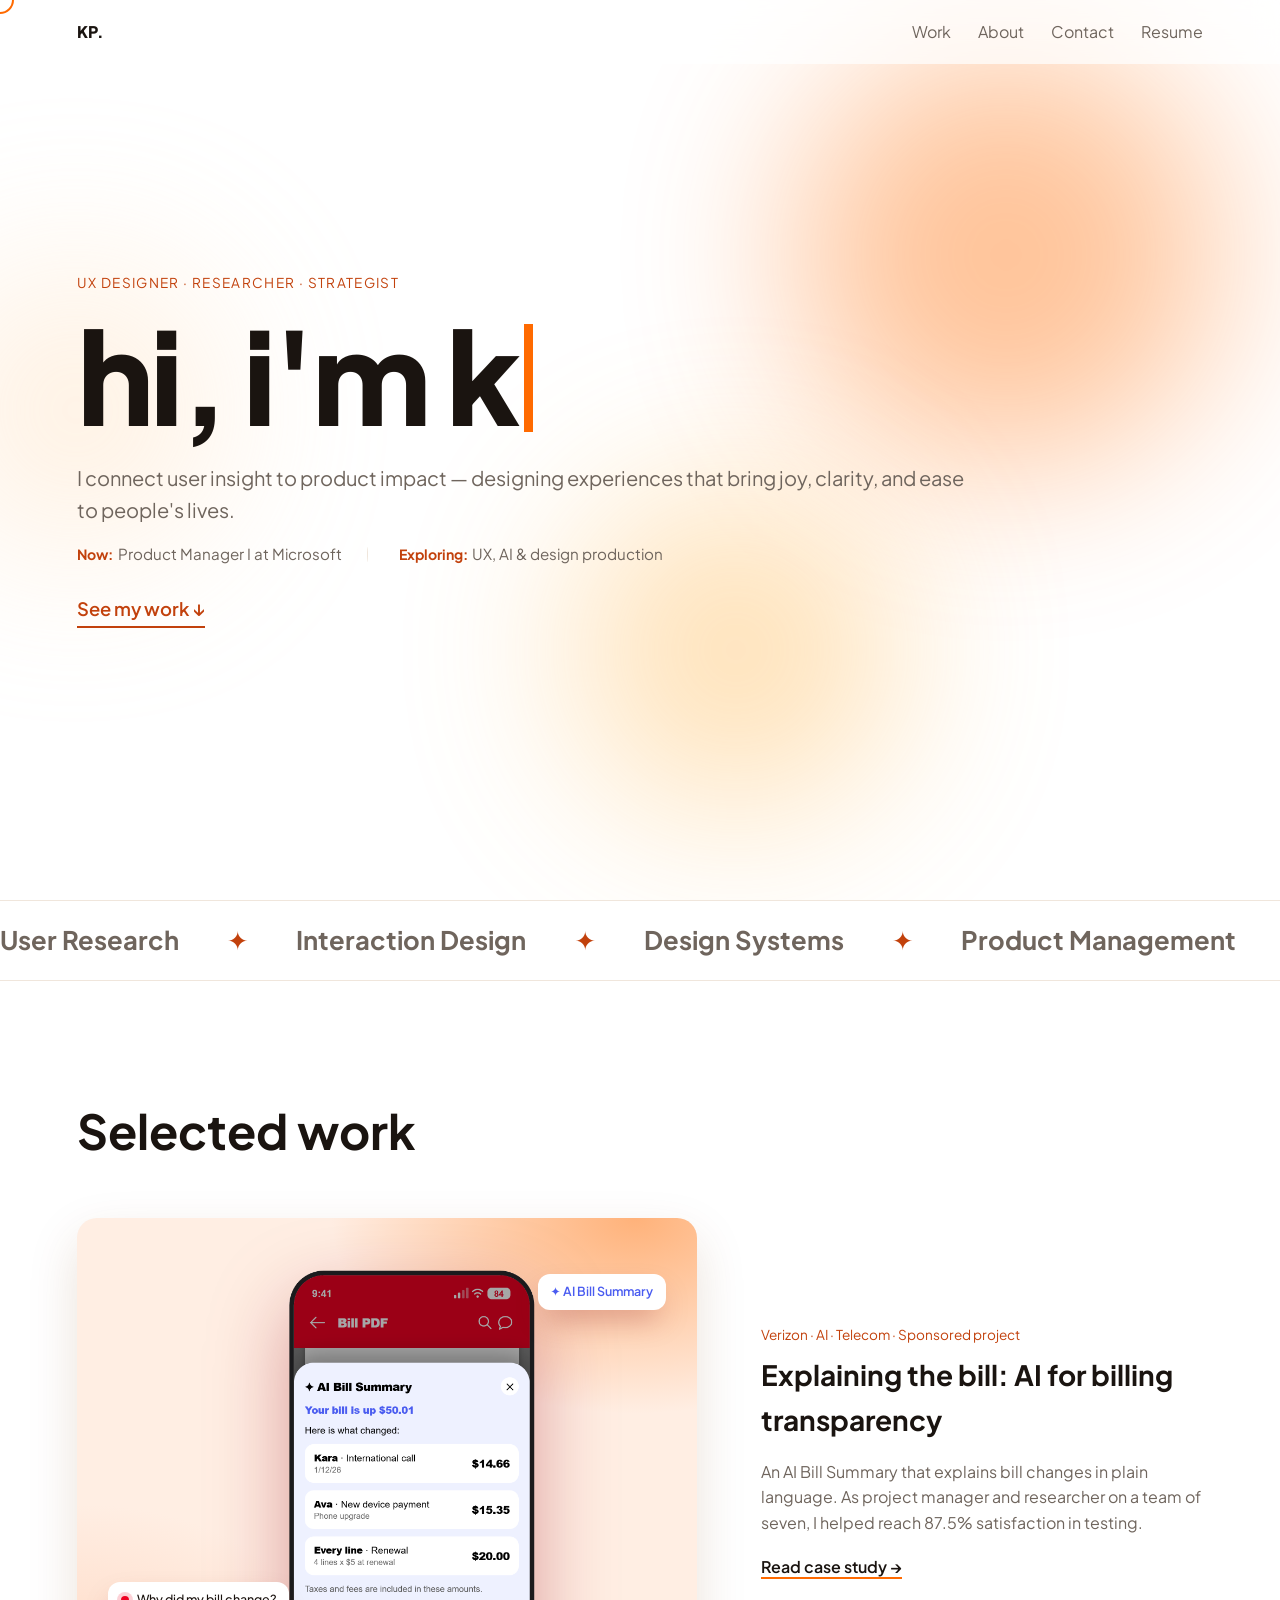
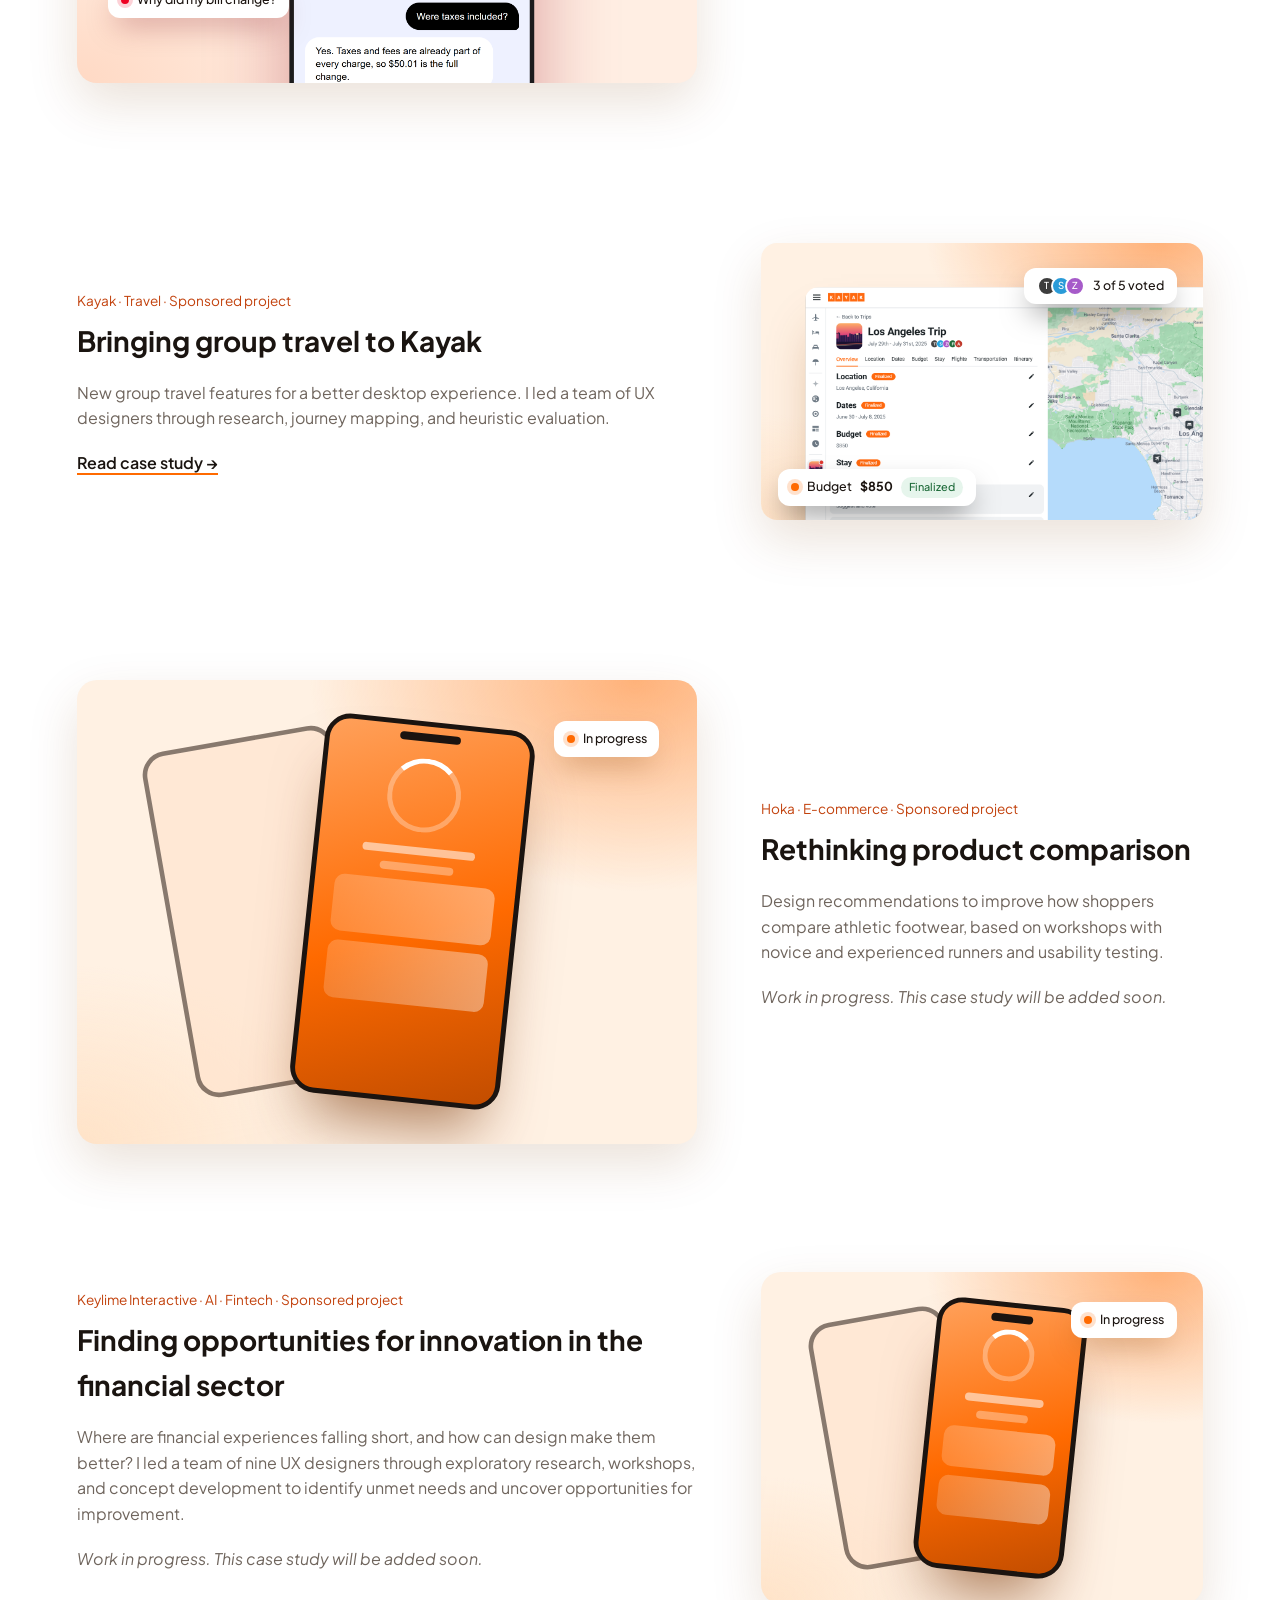
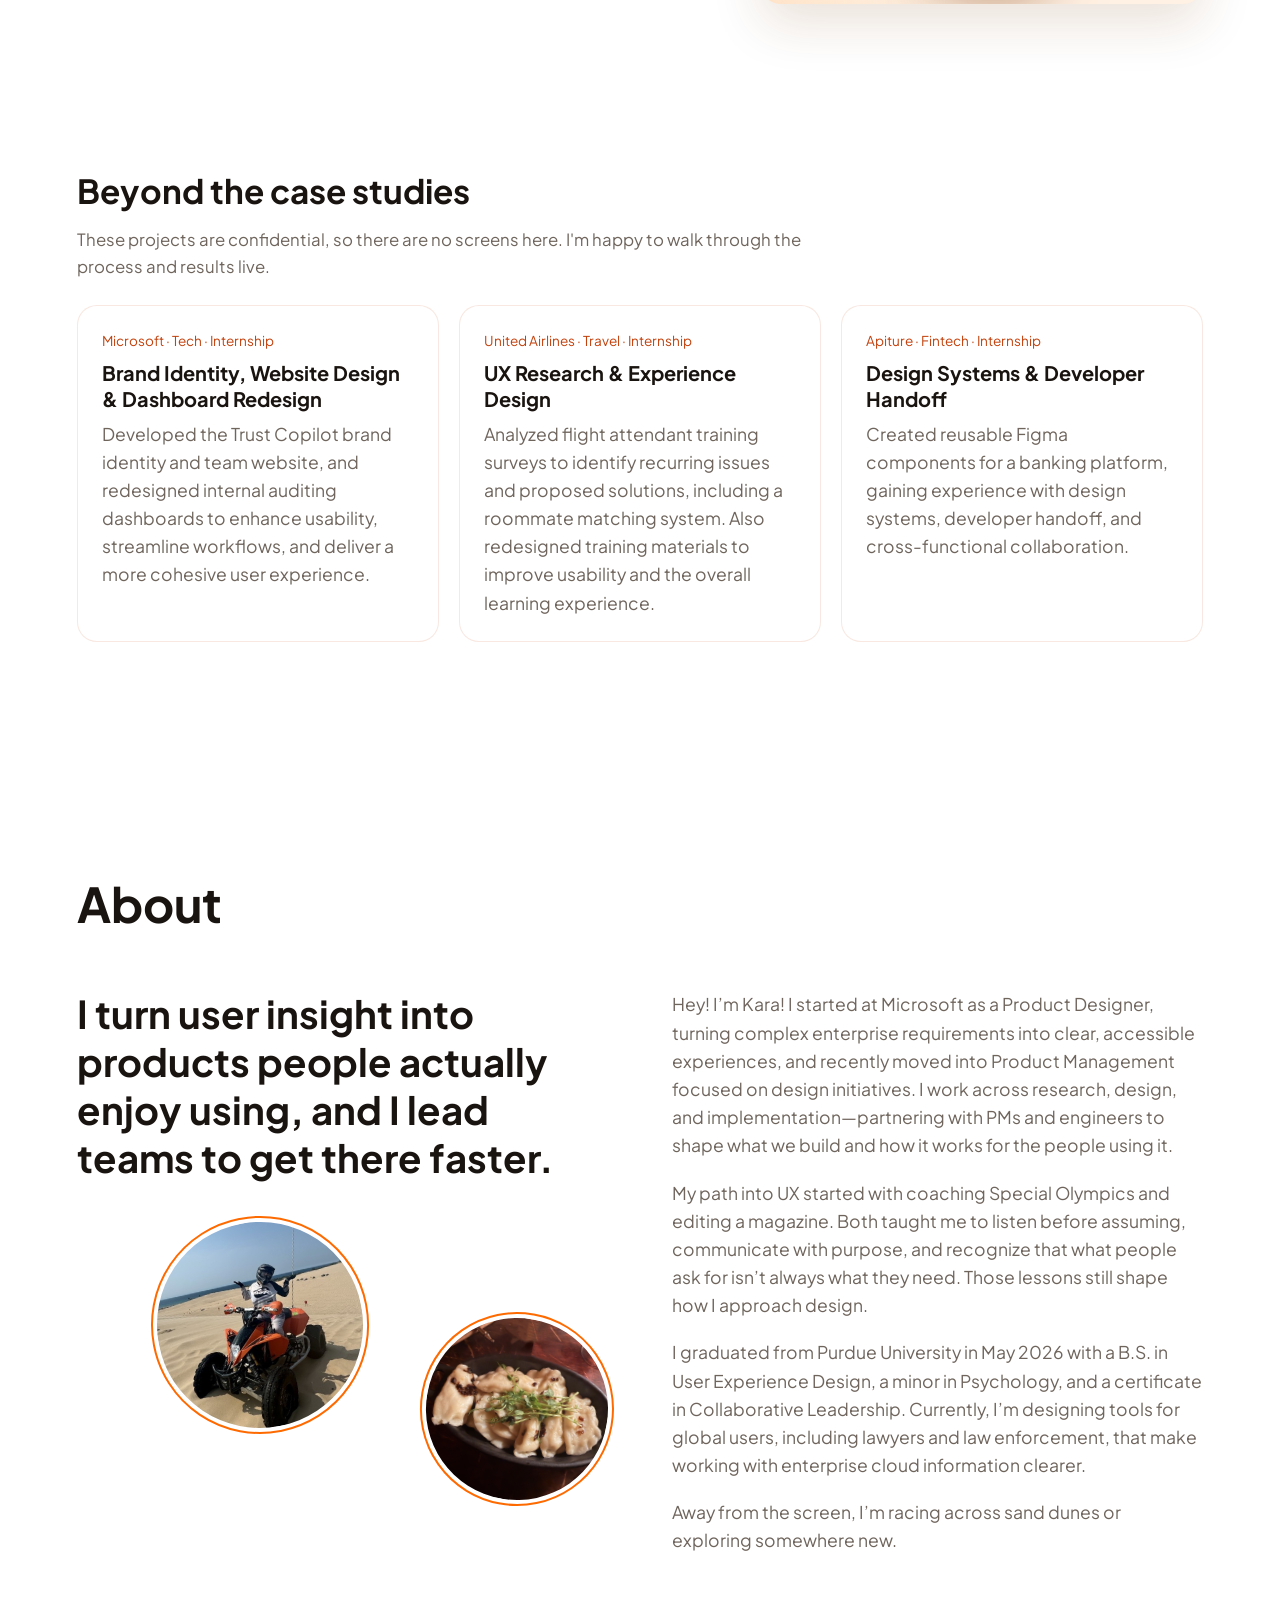
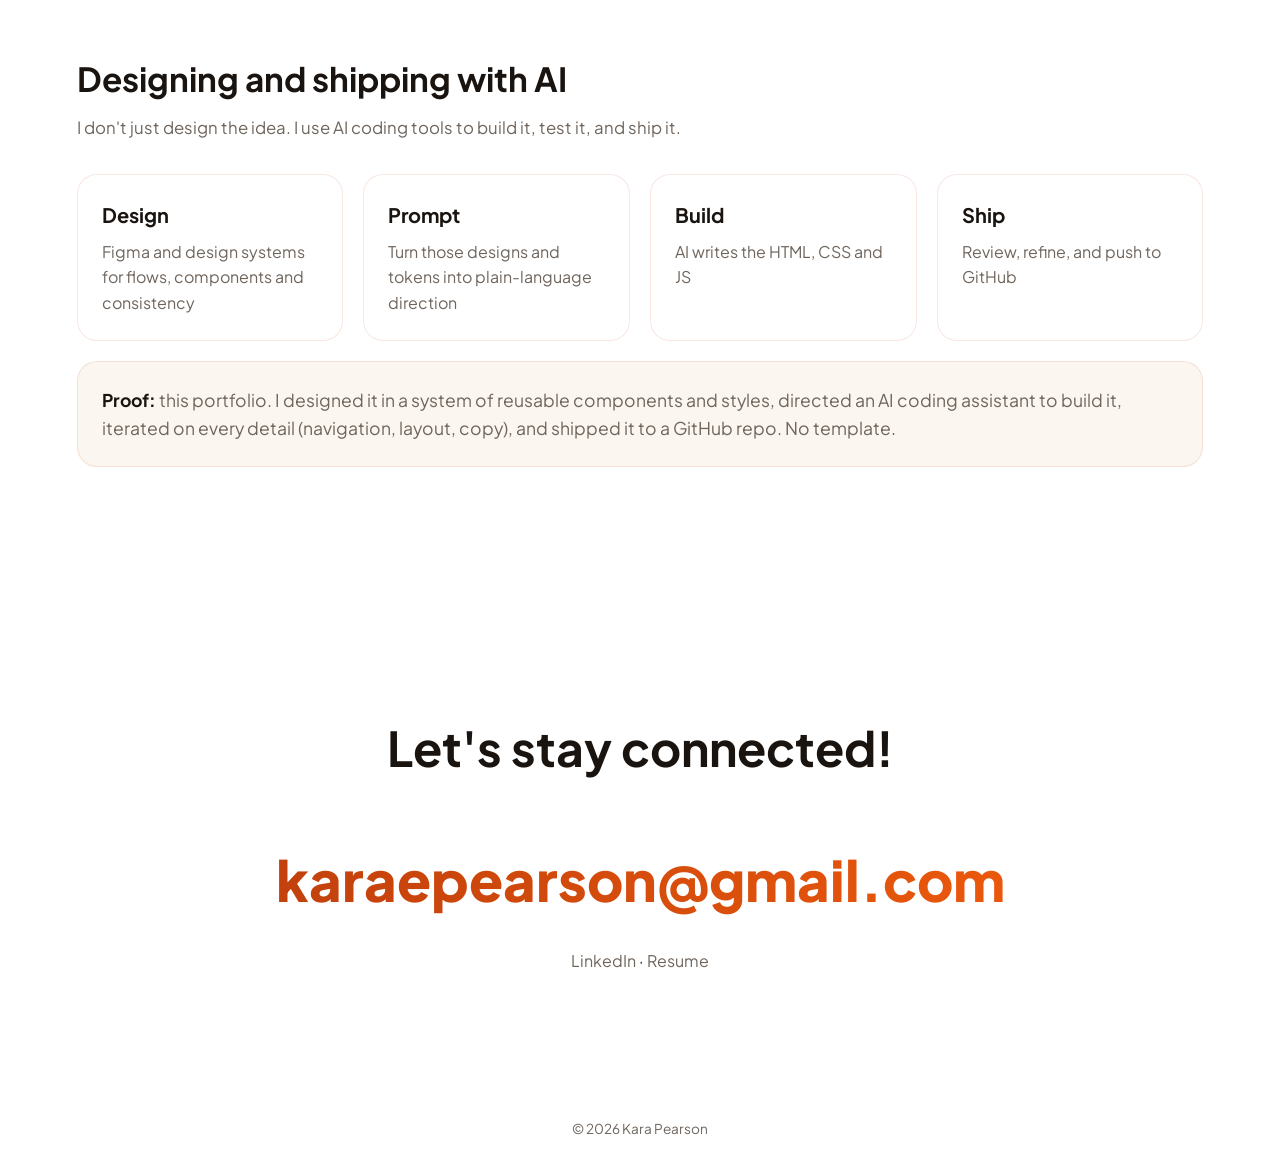
==== commit 85452b5b: "Update About to reflect move into Product Management Co-authored-by: Copilot App <223556219+Copilot@" ====
--- a/index.html
+++ b/index.html
@@ -121,7 +121,7 @@
         </div>
       </div>
       <div class="about-body reveal">
-        <p>Hey! I&rsquo;m Kara! I&rsquo;m currently a Product Designer at Microsoft, turning complex enterprise requirements into clear, accessible experiences. I work across research, design, and implementation&mdash;partnering with PMs and engineers to shape what we build and how it works for the people using it.</p>
+        <p>Hey! I&rsquo;m Kara! I started at Microsoft as a Product Designer, turning complex enterprise requirements into clear, accessible experiences, and recently moved into Product Management focused on design initiatives. I work across research, design, and implementation&mdash;partnering with PMs and engineers to shape what we build and how it works for the people using it.</p>
         <p>My path into UX started with coaching Special Olympics and editing a magazine. Both taught me to listen before assuming, communicate with purpose, and recognize that what people ask for isn&rsquo;t always what they need. Those lessons still shape how I approach design.</p>
         <p>I graduated from Purdue University in May 2026 with a B.S. in User Experience Design, a minor in Psychology, and a certificate in Collaborative Leadership. Currently, I&rsquo;m designing tools for global users, including lawyers and law enforcement, that make working with enterprise cloud information clearer.</p>
         <p>Away from the screen, I&rsquo;m racing across sand dunes or exploring somewhere new.</p>
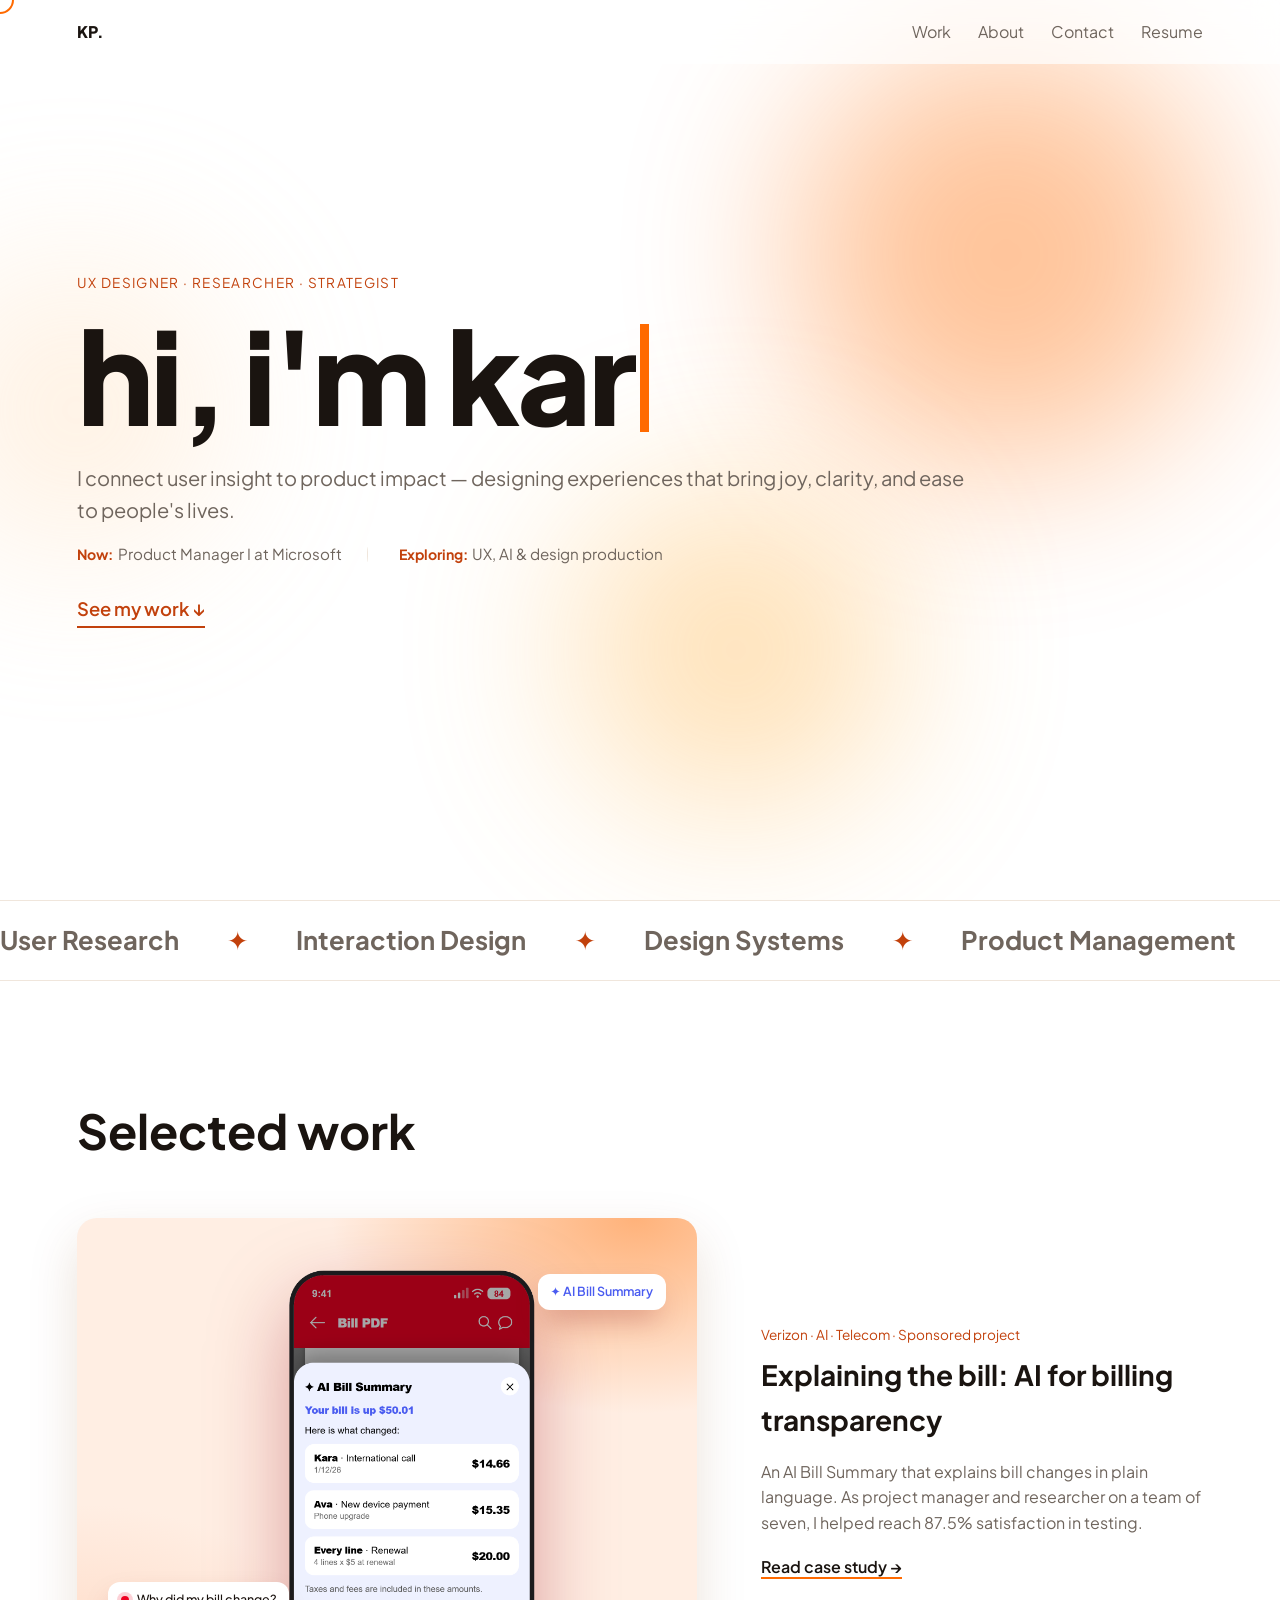
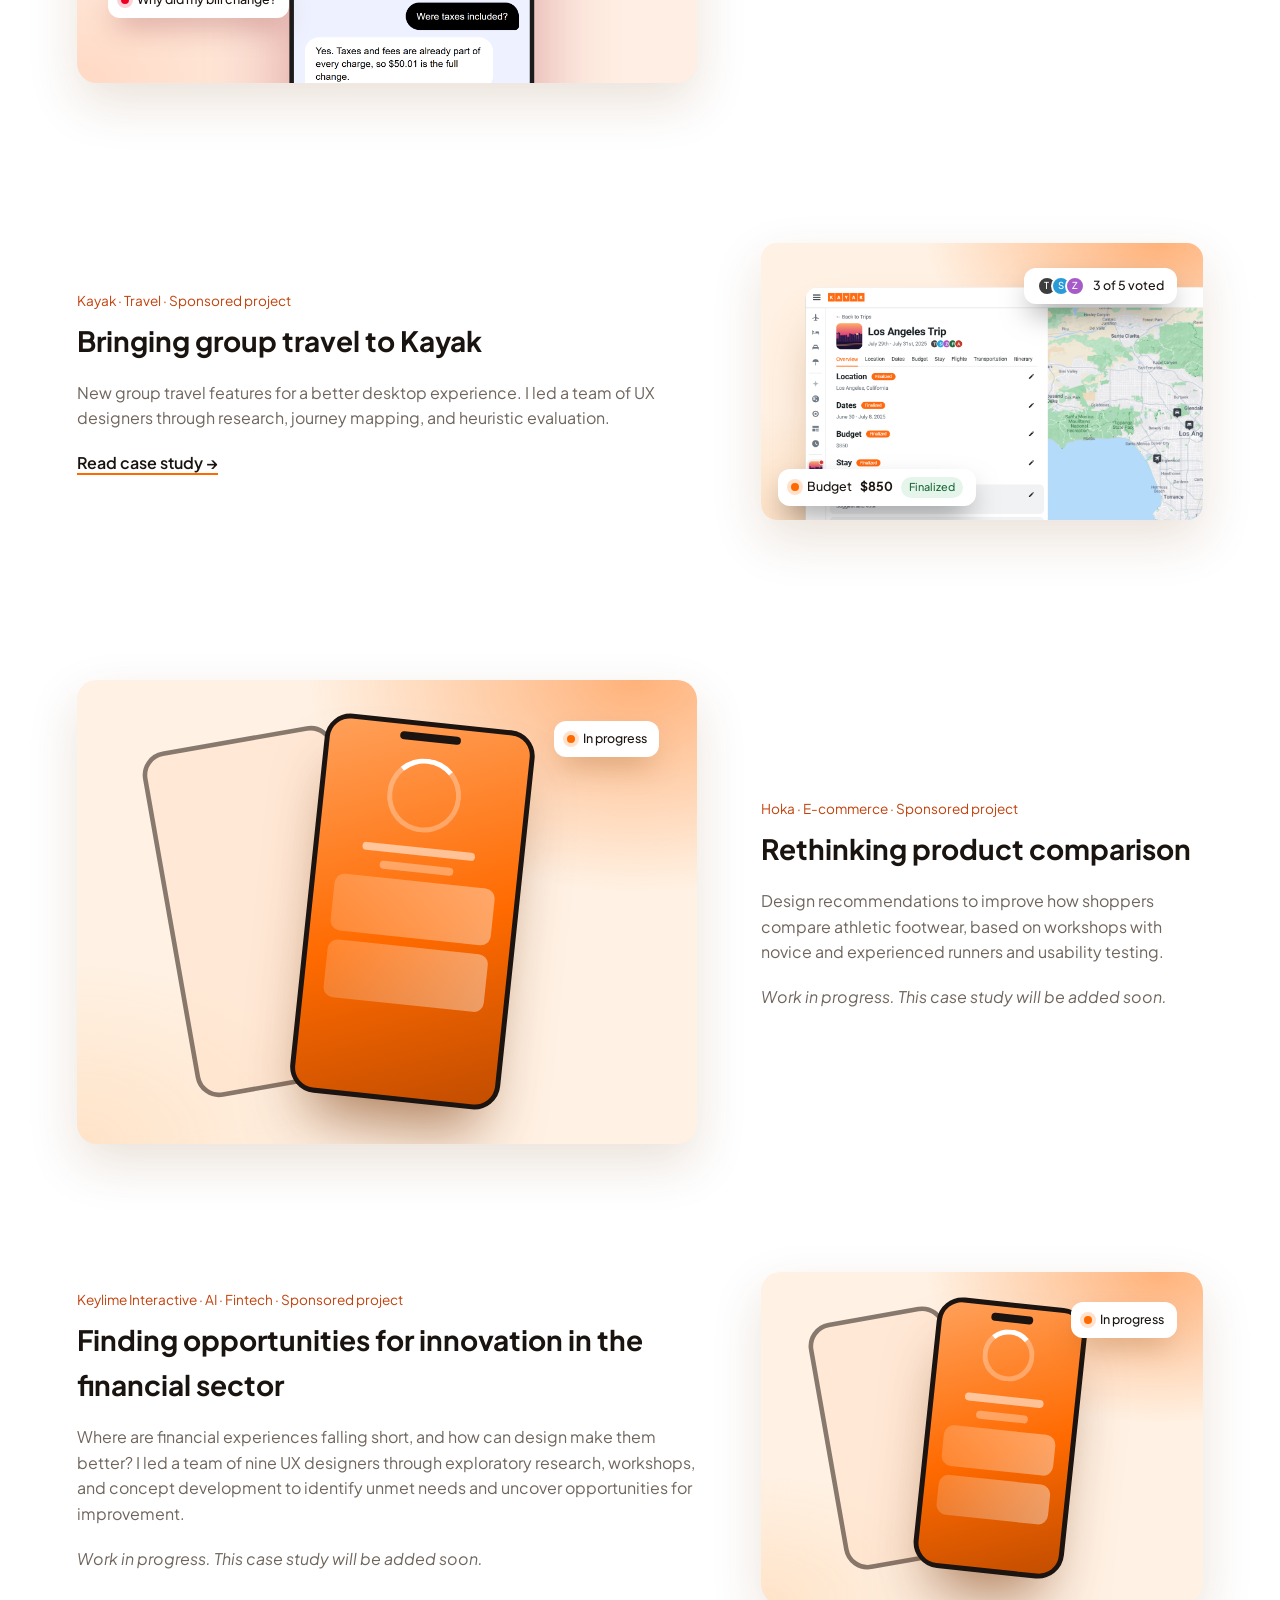
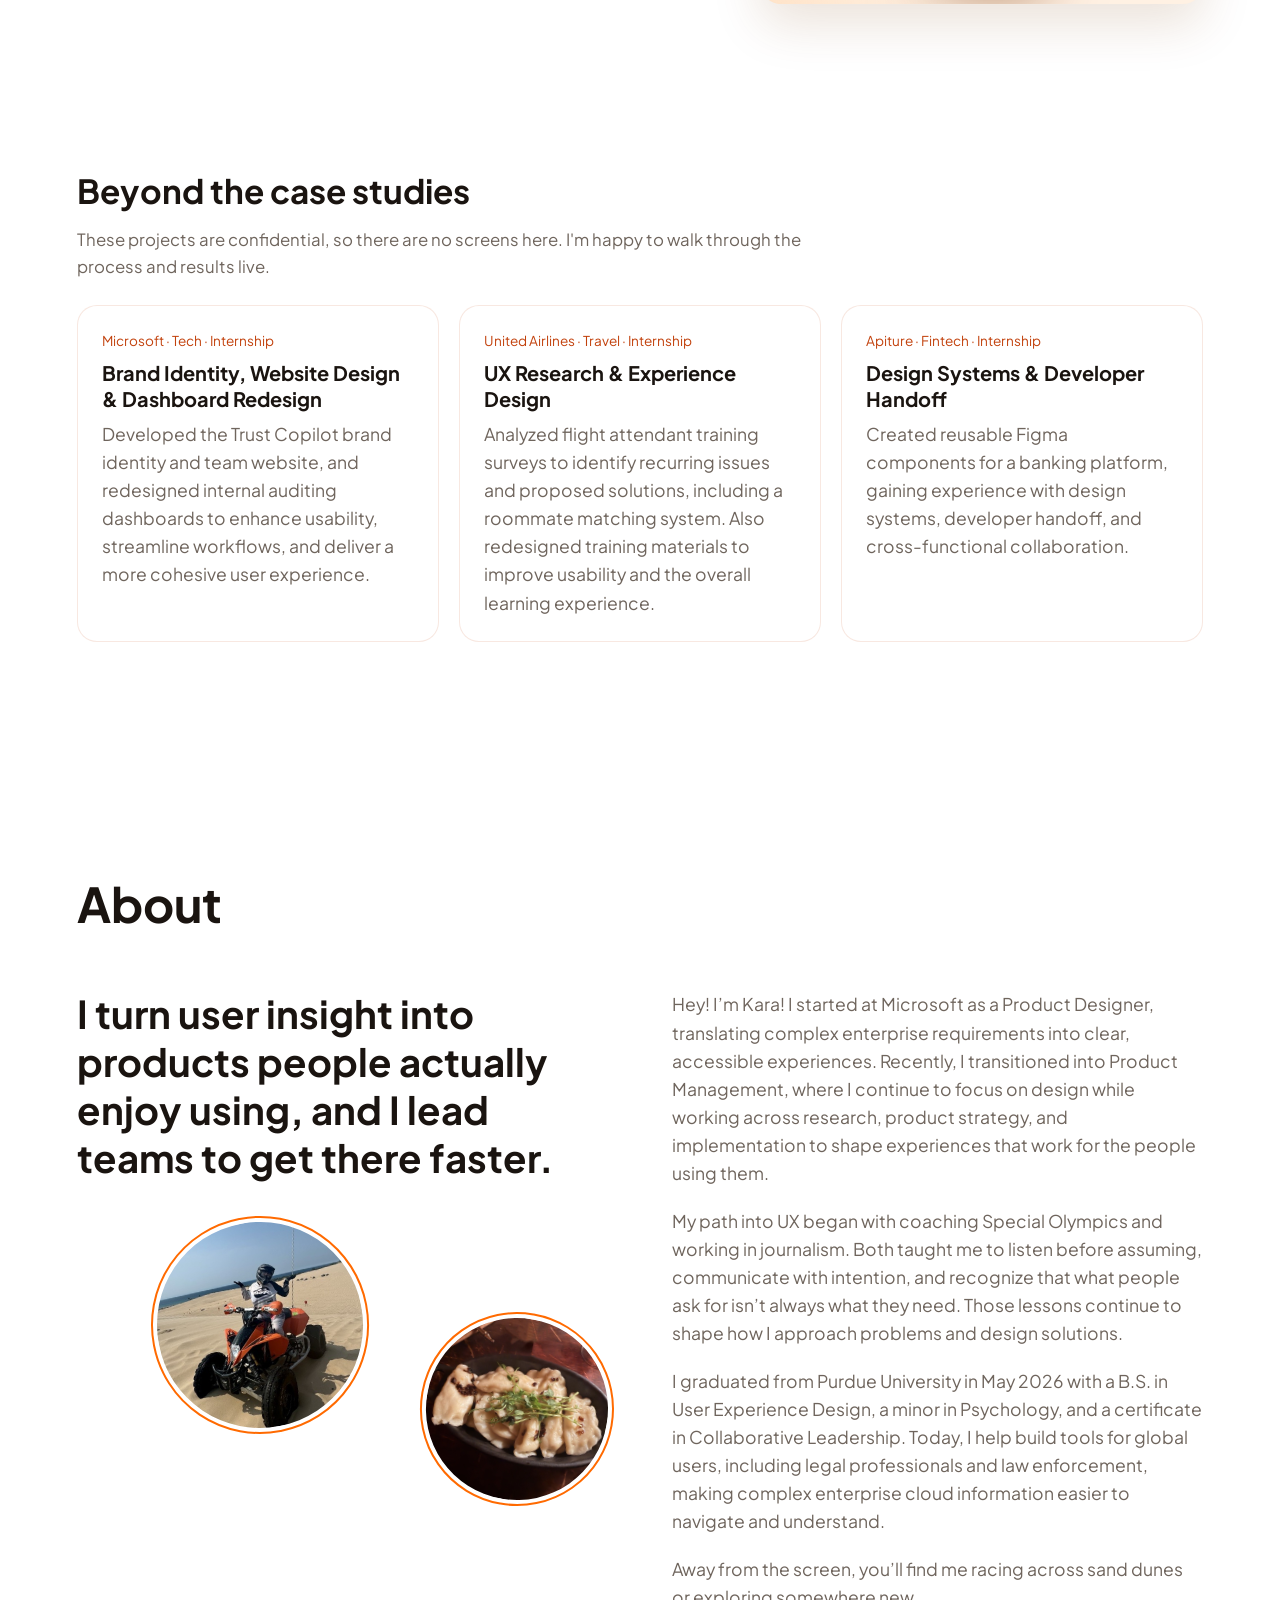
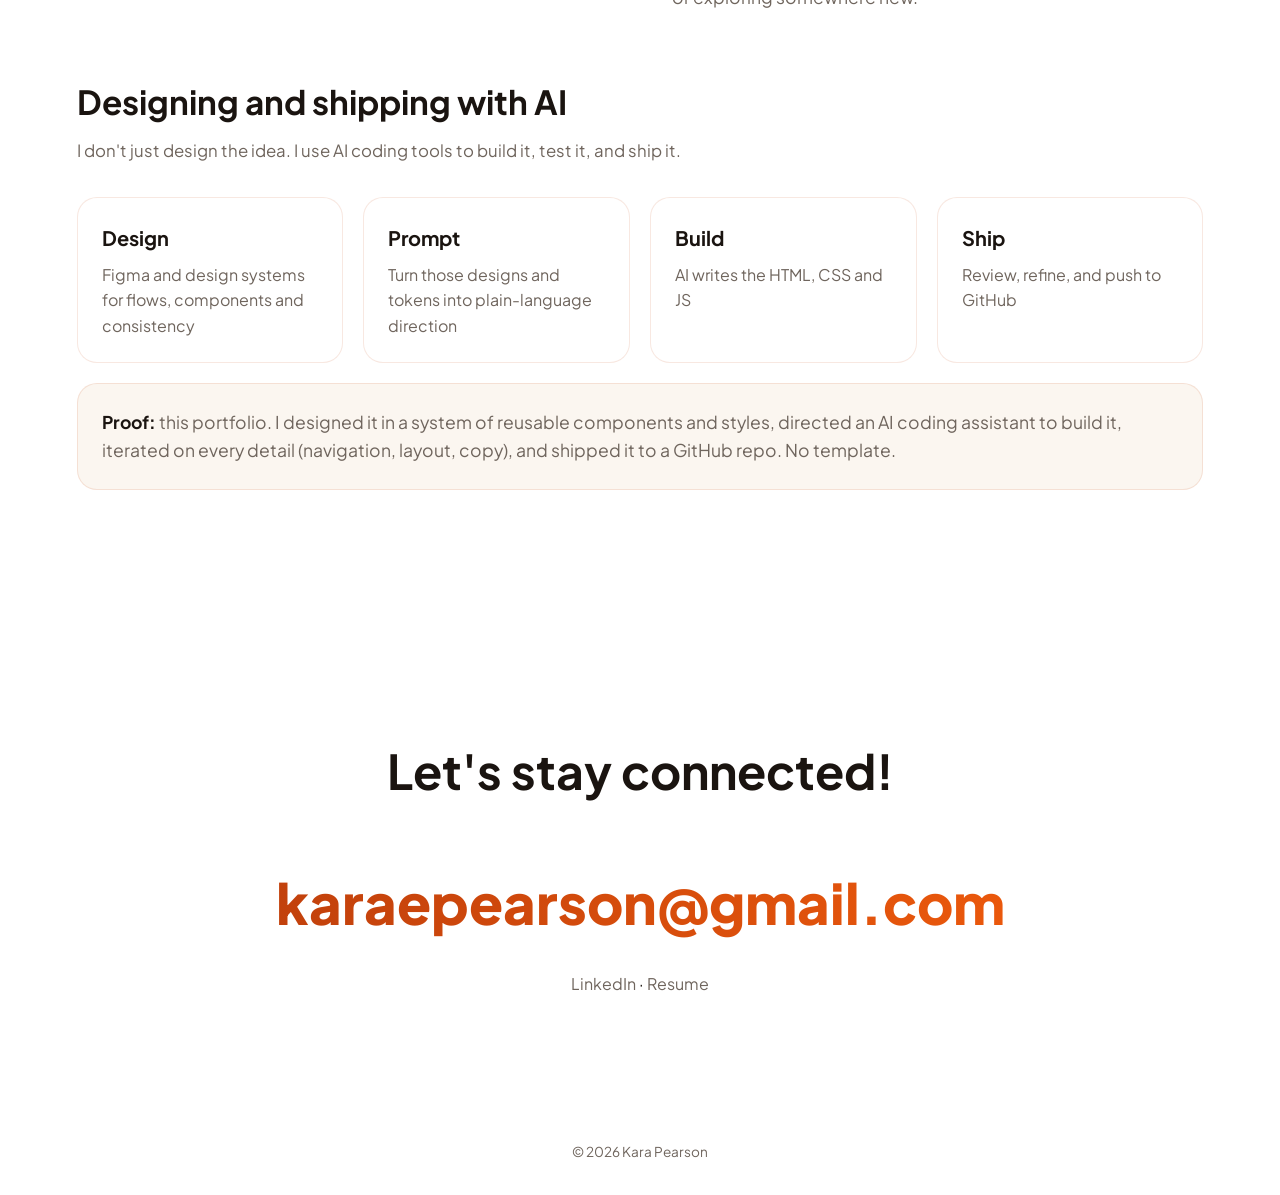
==== commit 24bb080f: "Update About copy Co-authored-by: Copilot App <223556219+Copilot@users.noreply.github.com>  Copilot-" ====
--- a/index.html
+++ b/index.html
@@ -121,10 +121,10 @@
         </div>
       </div>
       <div class="about-body reveal">
-        <p>Hey! I&rsquo;m Kara! I started at Microsoft as a Product Designer, turning complex enterprise requirements into clear, accessible experiences, and recently moved into Product Management focused on design initiatives. I work across research, design, and implementation&mdash;partnering with PMs and engineers to shape what we build and how it works for the people using it.</p>
-        <p>My path into UX started with coaching Special Olympics and editing a magazine. Both taught me to listen before assuming, communicate with purpose, and recognize that what people ask for isn&rsquo;t always what they need. Those lessons still shape how I approach design.</p>
-        <p>I graduated from Purdue University in May 2026 with a B.S. in User Experience Design, a minor in Psychology, and a certificate in Collaborative Leadership. Currently, I&rsquo;m designing tools for global users, including lawyers and law enforcement, that make working with enterprise cloud information clearer.</p>
-        <p>Away from the screen, I&rsquo;m racing across sand dunes or exploring somewhere new.</p>
+        <p>Hey! I&rsquo;m Kara! I started at Microsoft as a Product Designer, translating complex enterprise requirements into clear, accessible experiences. Recently, I transitioned into Product Management, where I continue to focus on design while working across research, product strategy, and implementation to shape experiences that work for the people using them.</p>
+                <p>My path into UX began with coaching Special Olympics and working in journalism. Both taught me to listen before assuming, communicate with intention, and recognize that what people ask for isn&rsquo;t always what they need. Those lessons continue to shape how I approach problems and design solutions.</p>
+                <p>I graduated from Purdue University in May 2026 with a B.S. in User Experience Design, a minor in Psychology, and a certificate in Collaborative Leadership. Today, I help build tools for global users, including legal professionals and law enforcement, making complex enterprise cloud information easier to navigate and understand.</p>
+                <p>Away from the screen, you&rsquo;ll find me racing across sand dunes or exploring somewhere new.</p>
       </div>
     </div>
     <div class="ai-block">
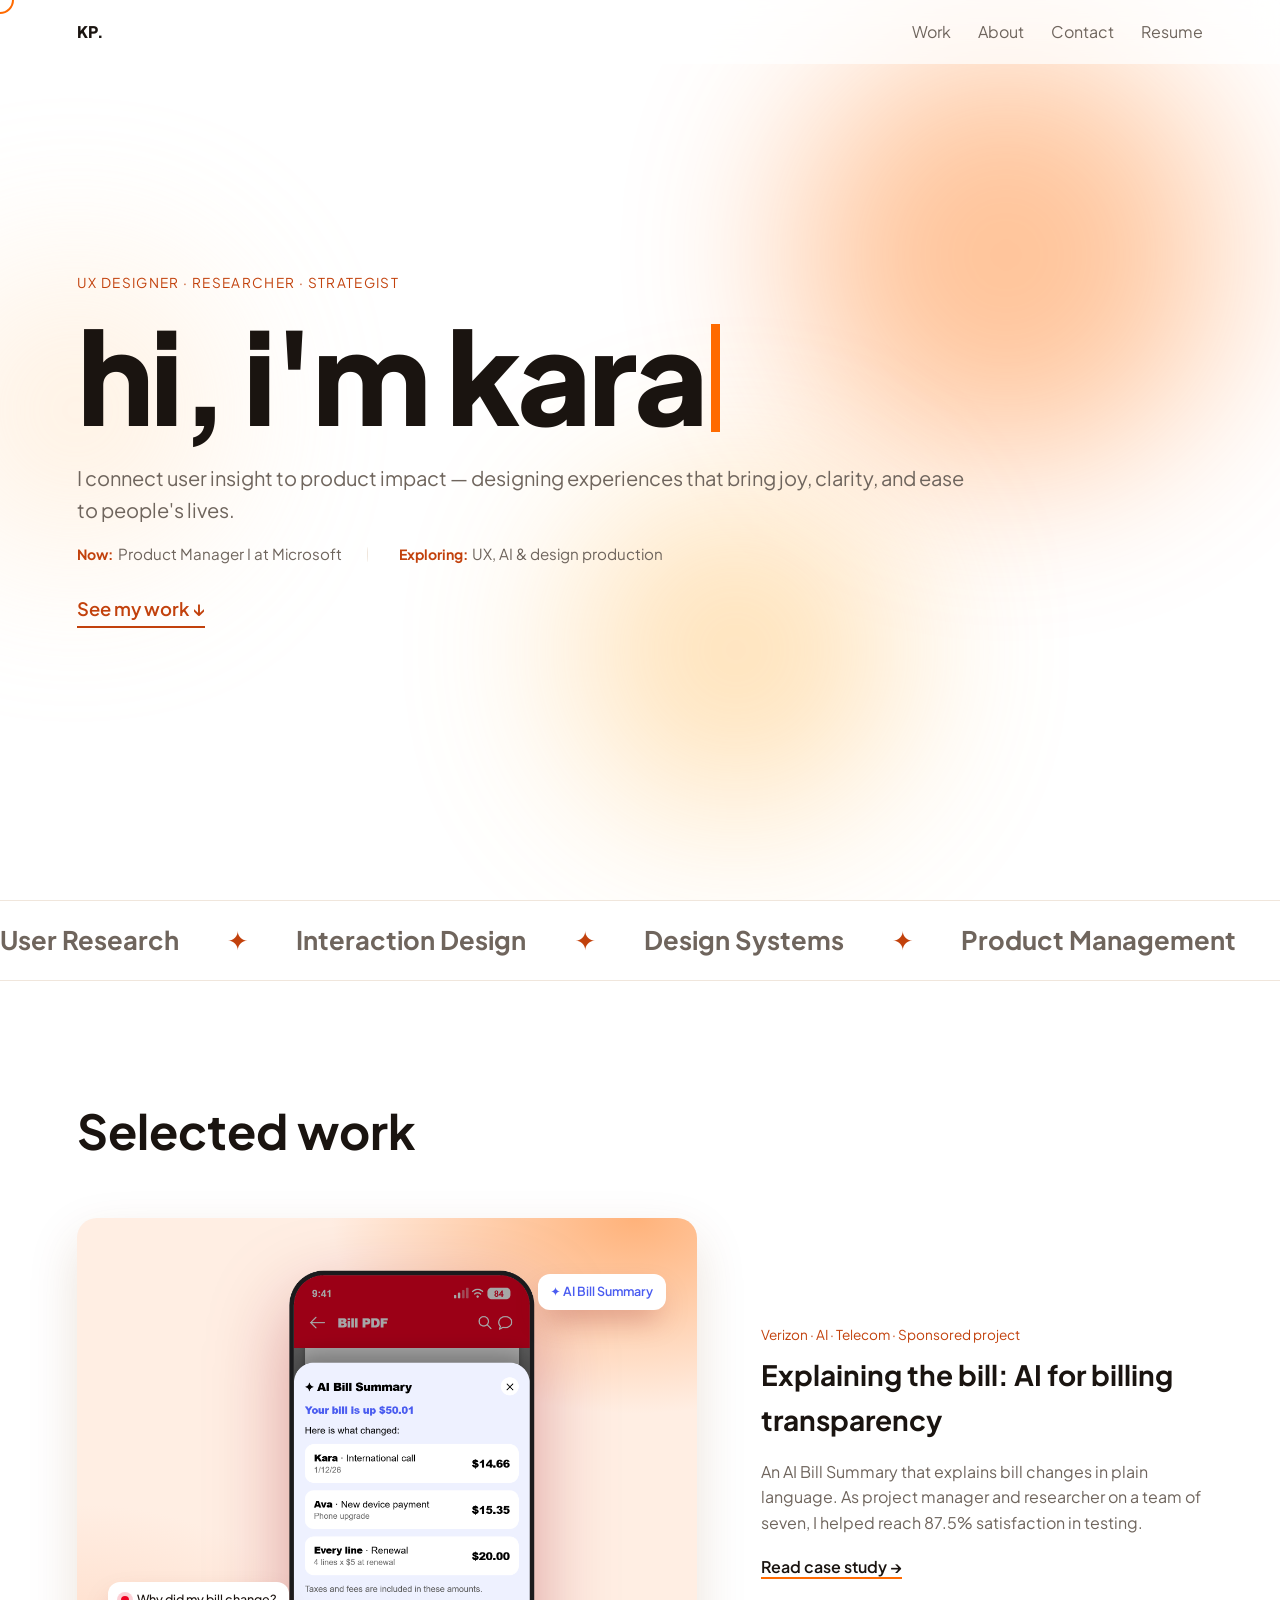
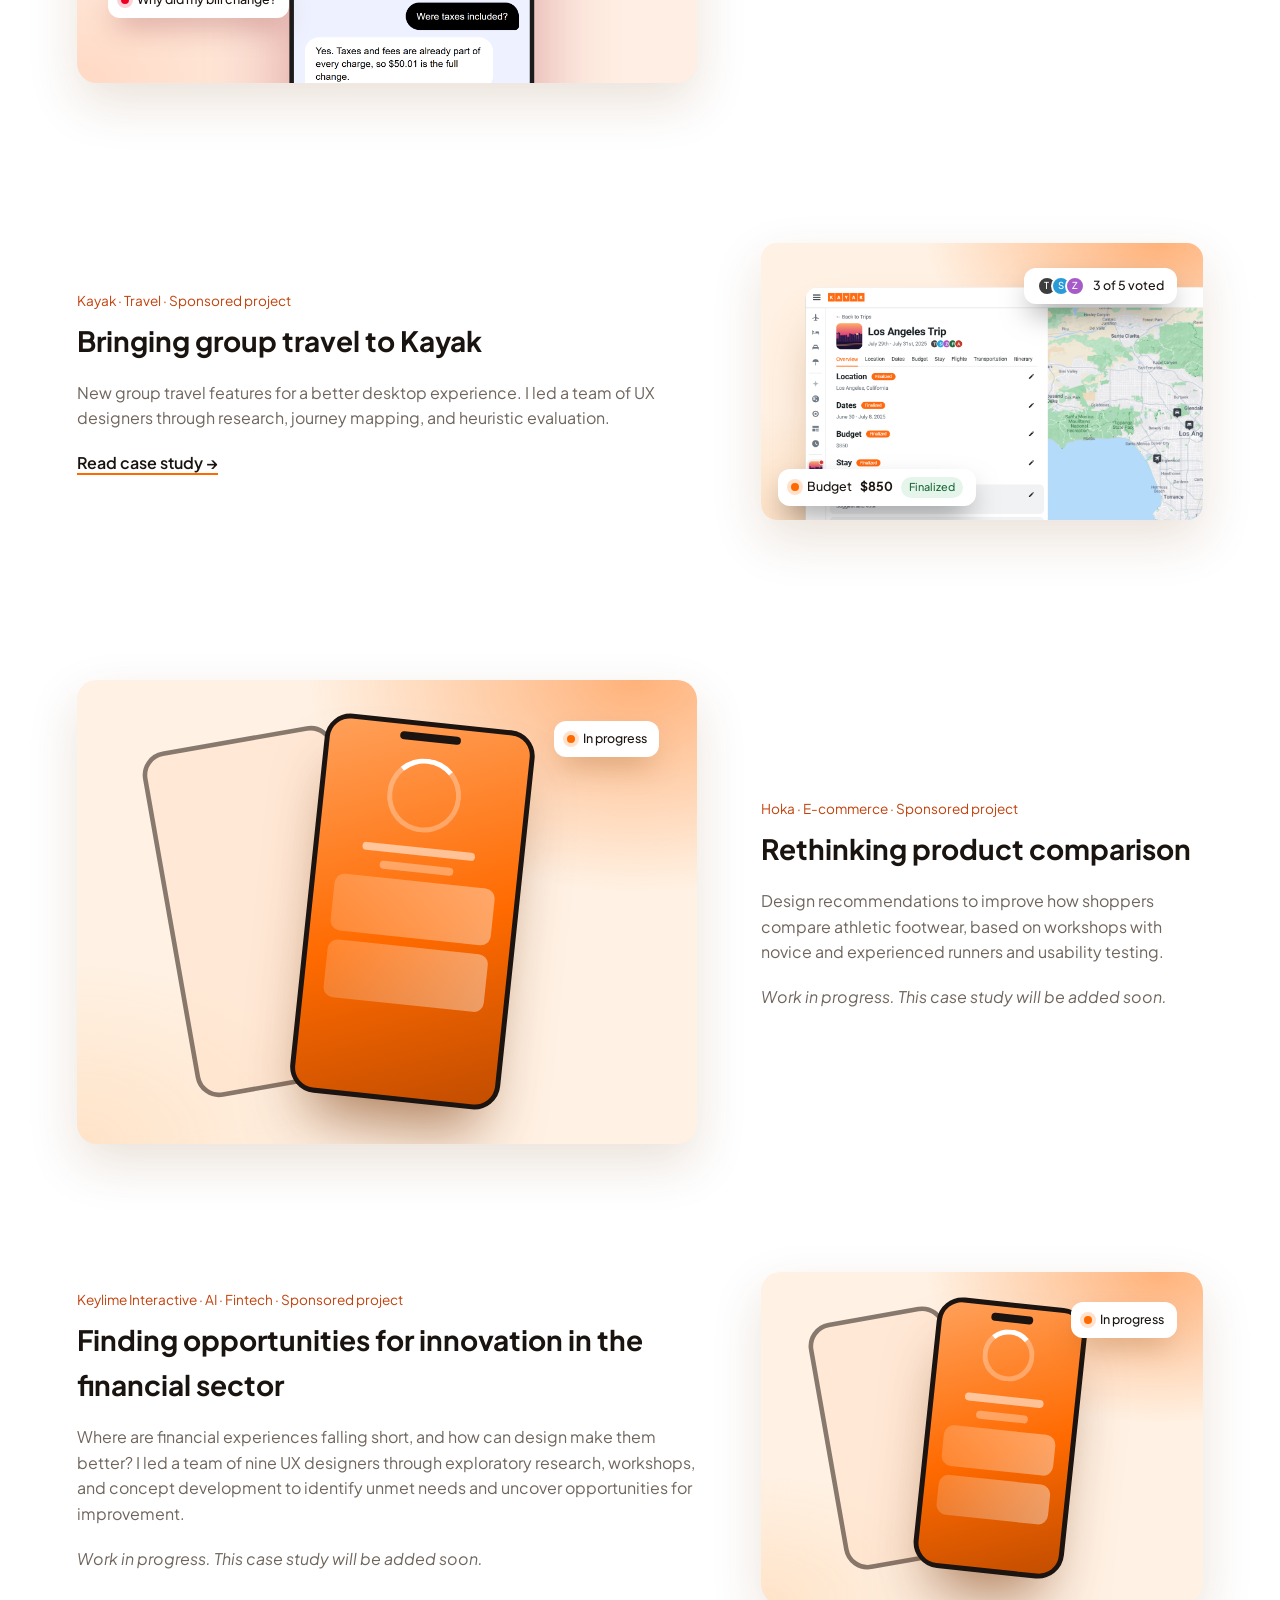
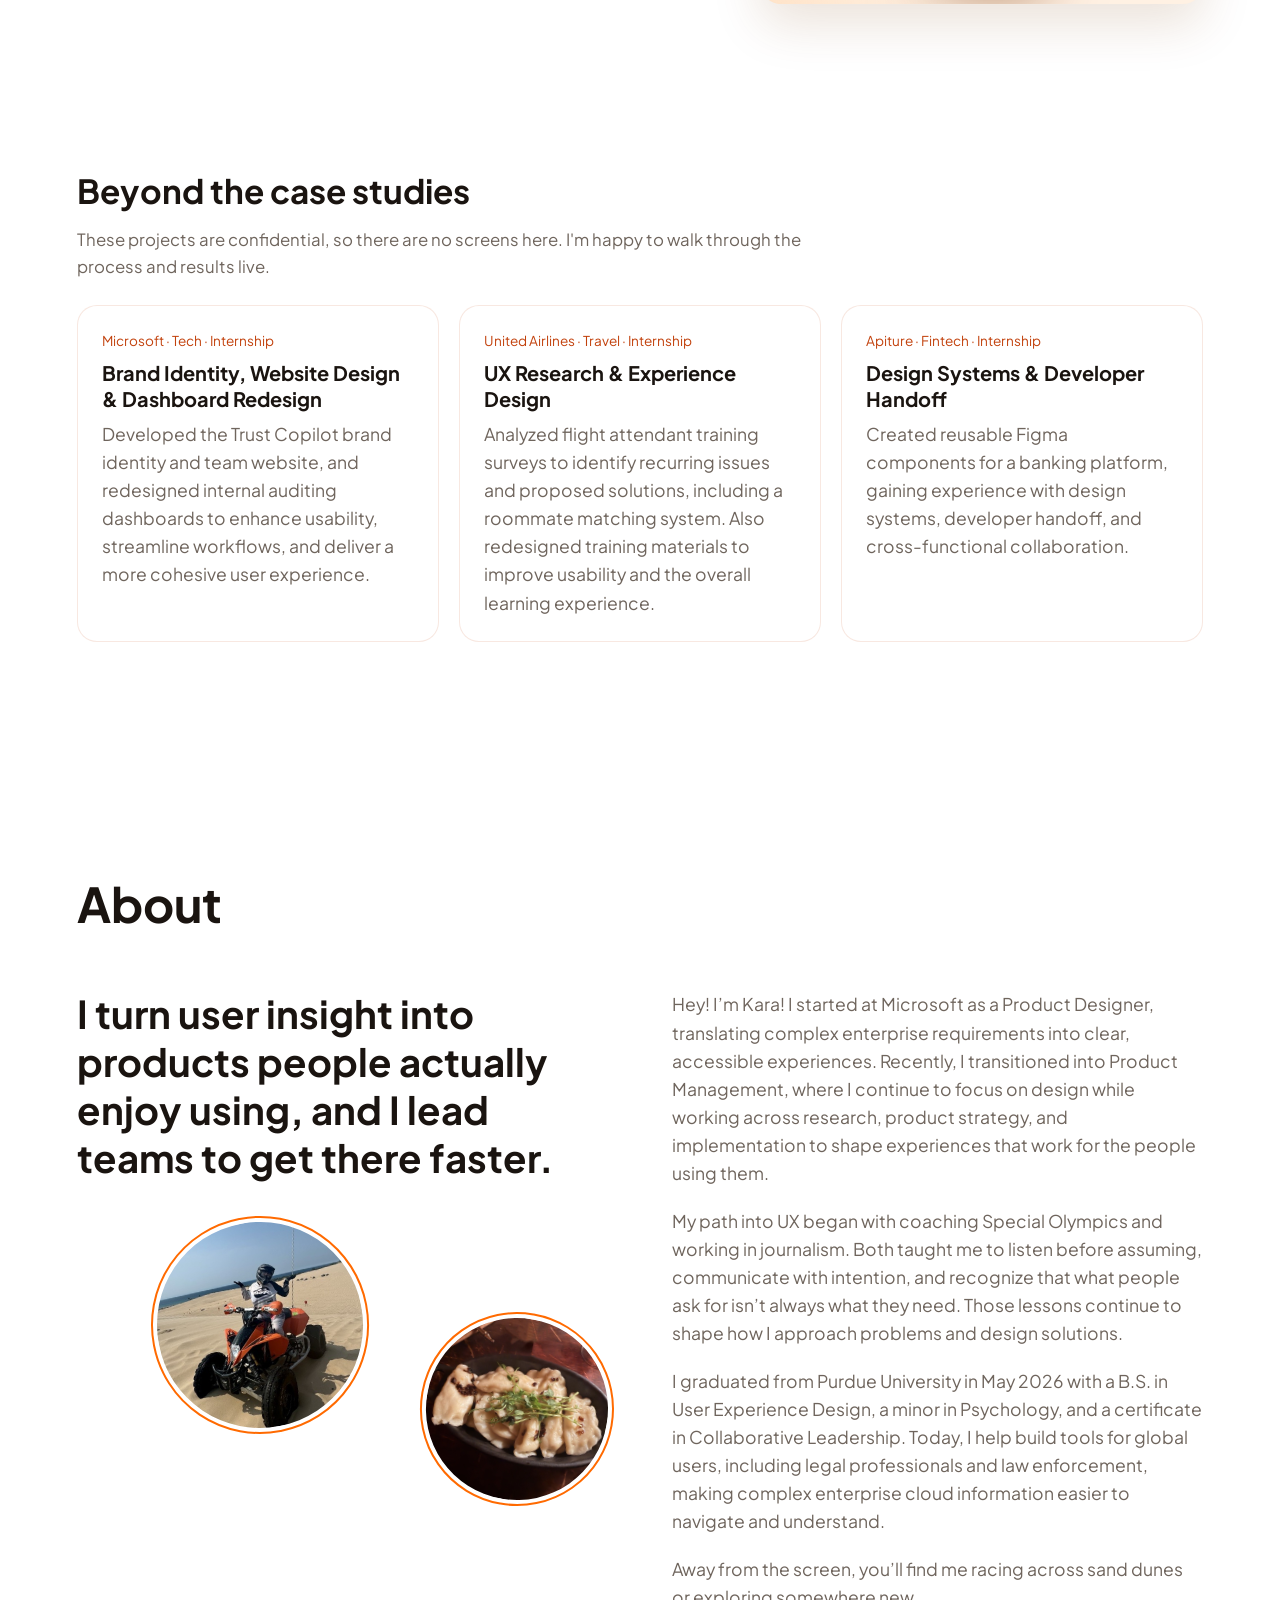
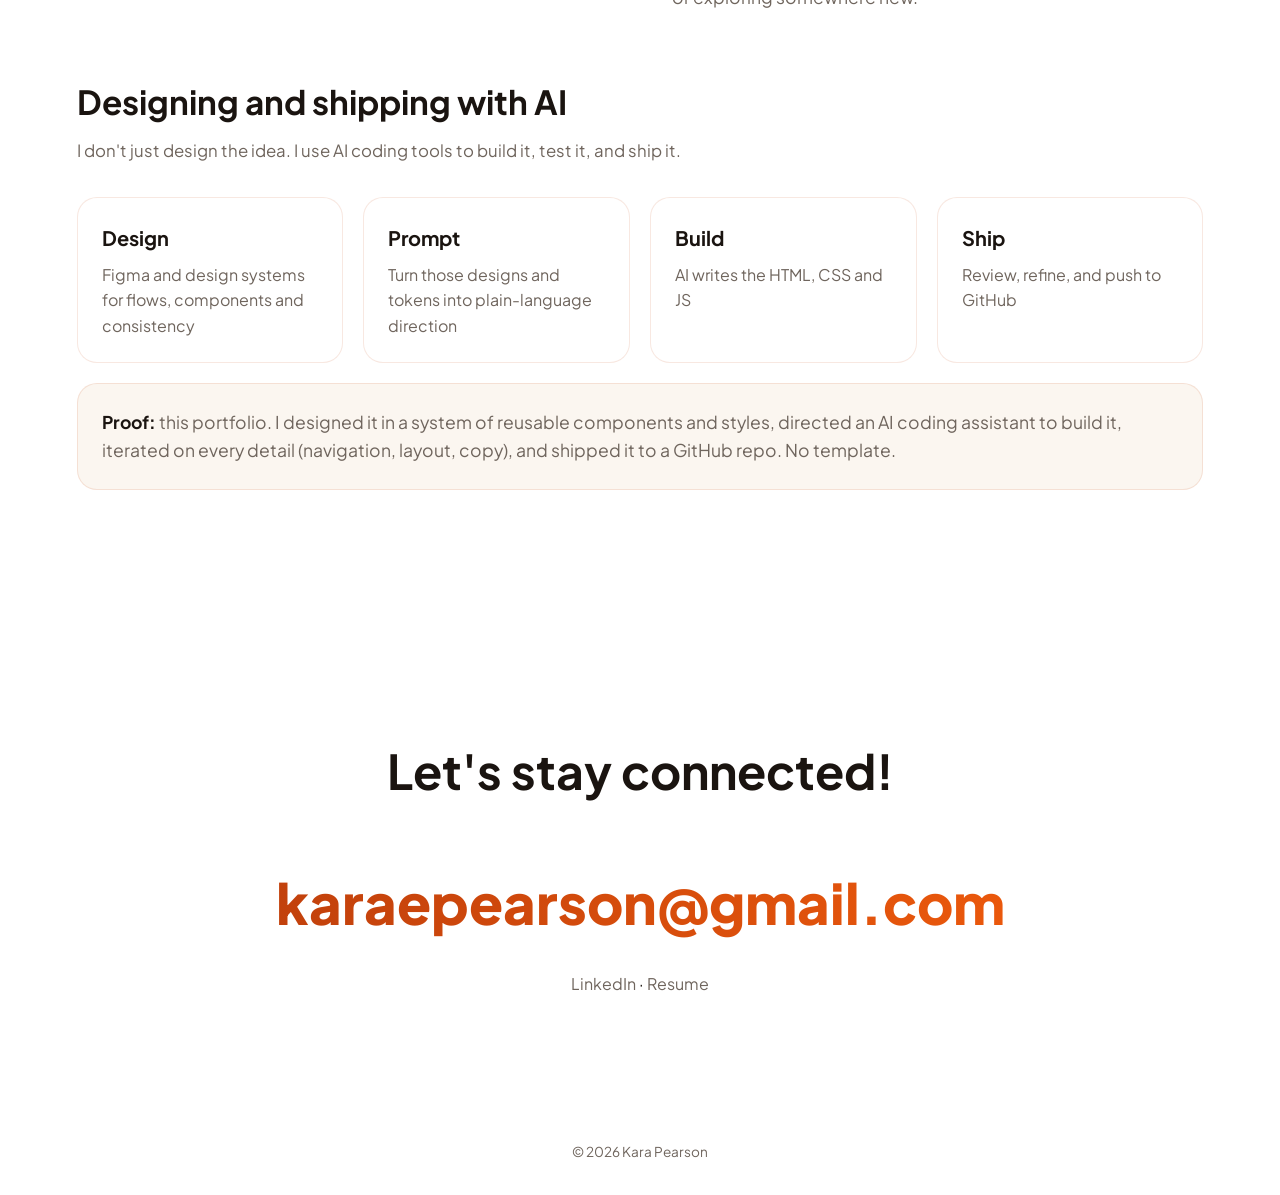
==== commit 6bd71933: "Use clean internal URLs without .html Co-authored-by: Copilot App <223556219+Copilot@users.noreply.g" ====
--- a/index.html
+++ b/index.html
@@ -48,22 +48,22 @@
     <h2 class="reveal">Selected work</h2>
 
     <article class="case reveal tilt">
-      <a class="thumb vz" href="verizon.html" tabindex="-1" aria-hidden="true" style="--c1:#ee0000;--c2:#ff8a3d"><img class="p2" src="img/verizon-thumb-b.png" alt="" loading="lazy"><span class="fc fc2">&#10022; AI Bill Summary</span><span class="fc fc1"><i class="dot"></i>Why did my bill change?</span></a>
+      <a class="thumb vz" href="/verizon" tabindex="-1" aria-hidden="true" style="--c1:#ee0000;--c2:#ff8a3d"><img class="p2" src="img/verizon-thumb-b.png" alt="" loading="lazy"><span class="fc fc2">&#10022; AI Bill Summary</span><span class="fc fc1"><i class="dot"></i>Why did my bill change?</span></a>
       <div class="info">
         <span class="tag">Verizon · AI · Telecom · Sponsored project</span>
         <h3>Explaining the bill: AI for billing transparency</h3>
         <p>An AI Bill Summary that explains bill changes in plain language. As project manager and researcher on a team of seven, I helped reach 87.5% satisfaction in testing.</p>
-        <a href="verizon.html">Read case study →</a>
+        <a href="/verizon">Read case study →</a>
       </div>
     </article>
 
     <article class="case reveal tilt flip">
-      <a class="thumb shot" href="kayak.html" tabindex="-1" aria-hidden="true"><img src="img/kayak/thumb-overview.png" alt="" loading="lazy"><span class="fc fc1"><i class="dot"></i>Budget <b>$850</b> <em>Finalized</em></span><span class="fc fc2"><span class="av"><u style="background:#3d3d3d">T</u><u style="background:#2a9bd8">S</u><u style="background:#a65bc9">Z</u></span>3 of 5 voted</span></a>
+      <a class="thumb shot" href="/kayak" tabindex="-1" aria-hidden="true"><img src="img/kayak/thumb-overview.png" alt="" loading="lazy"><span class="fc fc1"><i class="dot"></i>Budget <b>$850</b> <em>Finalized</em></span><span class="fc fc2"><span class="av"><u style="background:#3d3d3d">T</u><u style="background:#2a9bd8">S</u><u style="background:#a65bc9">Z</u></span>3 of 5 voted</span></a>
       <div class="info">
         <span class="tag">Kayak · Travel · Sponsored project</span>
         <h3>Bringing group travel to Kayak</h3>
         <p>New group travel features for a better desktop experience. I led a team of UX designers through research, journey mapping, and heuristic evaluation.</p>
-        <a href="kayak.html">Read case study →</a>
+        <a href="/kayak">Read case study →</a>
       </div>
     </article>
 
